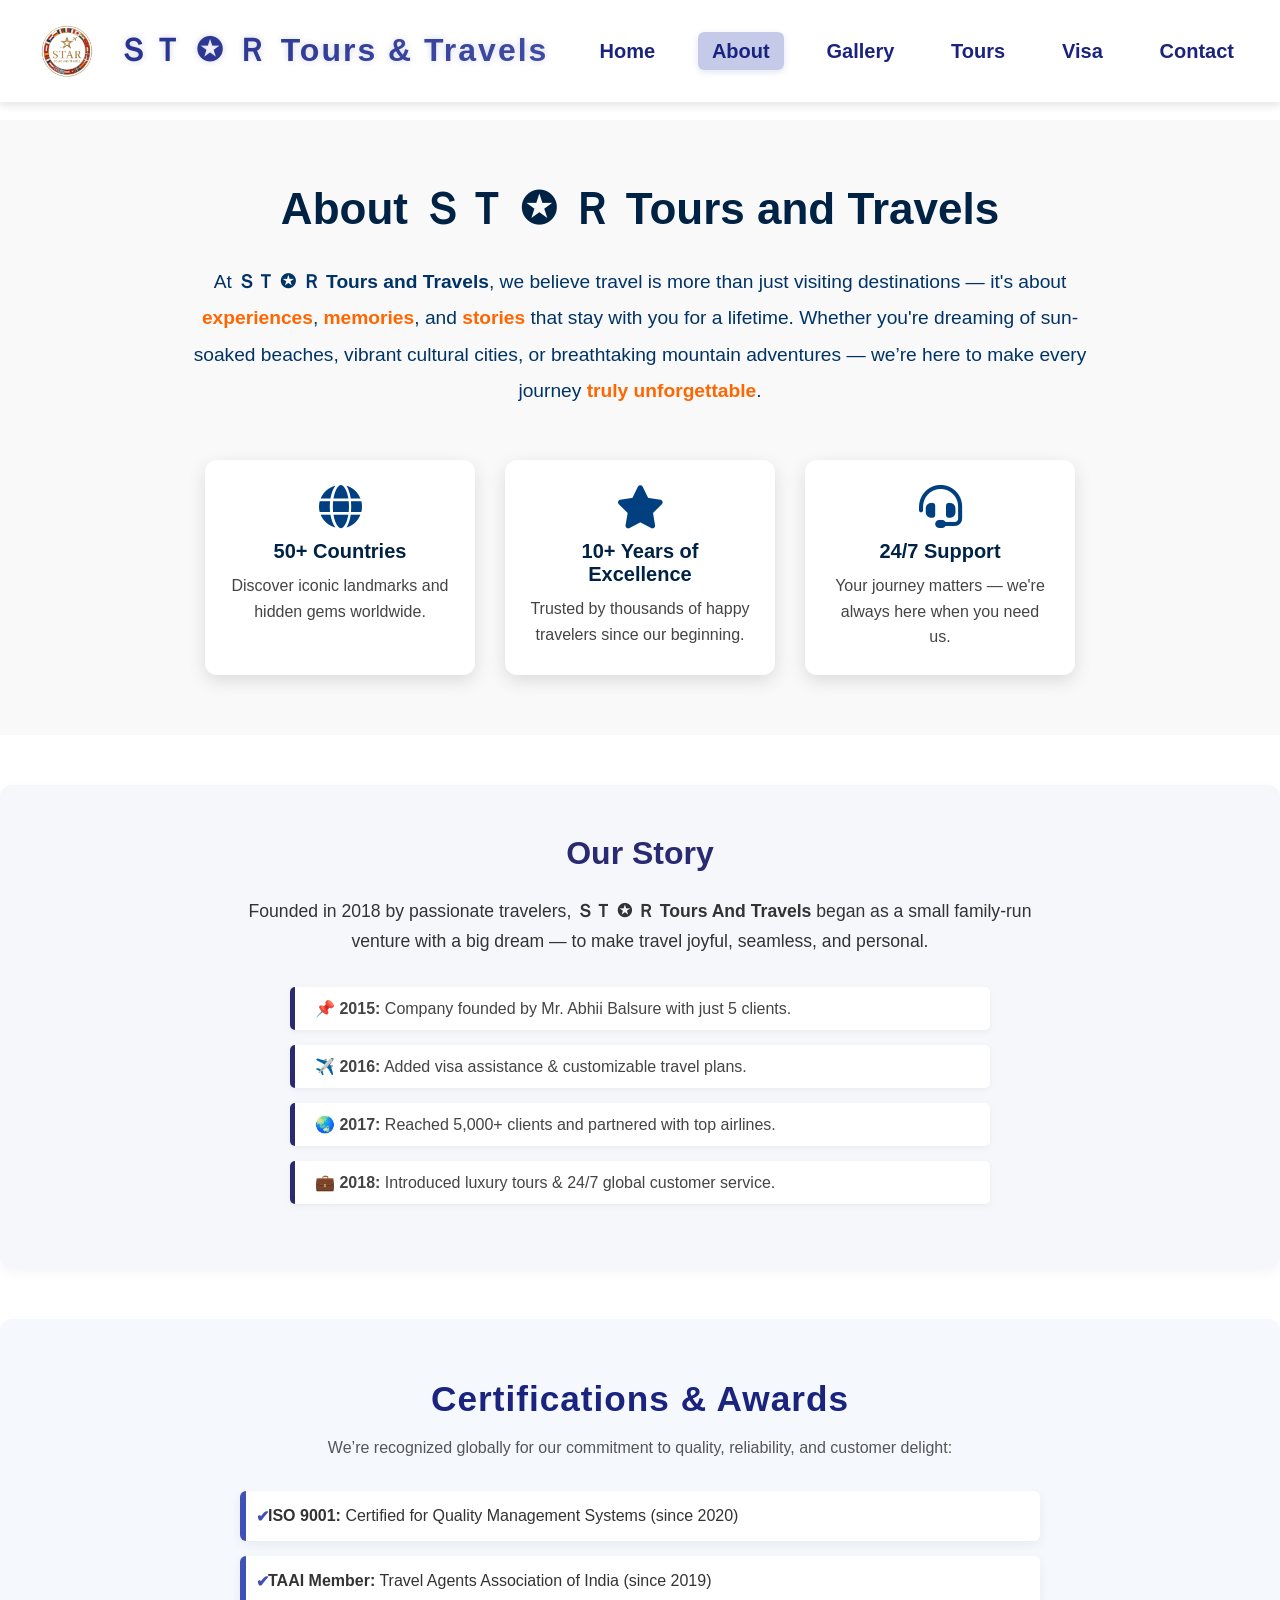
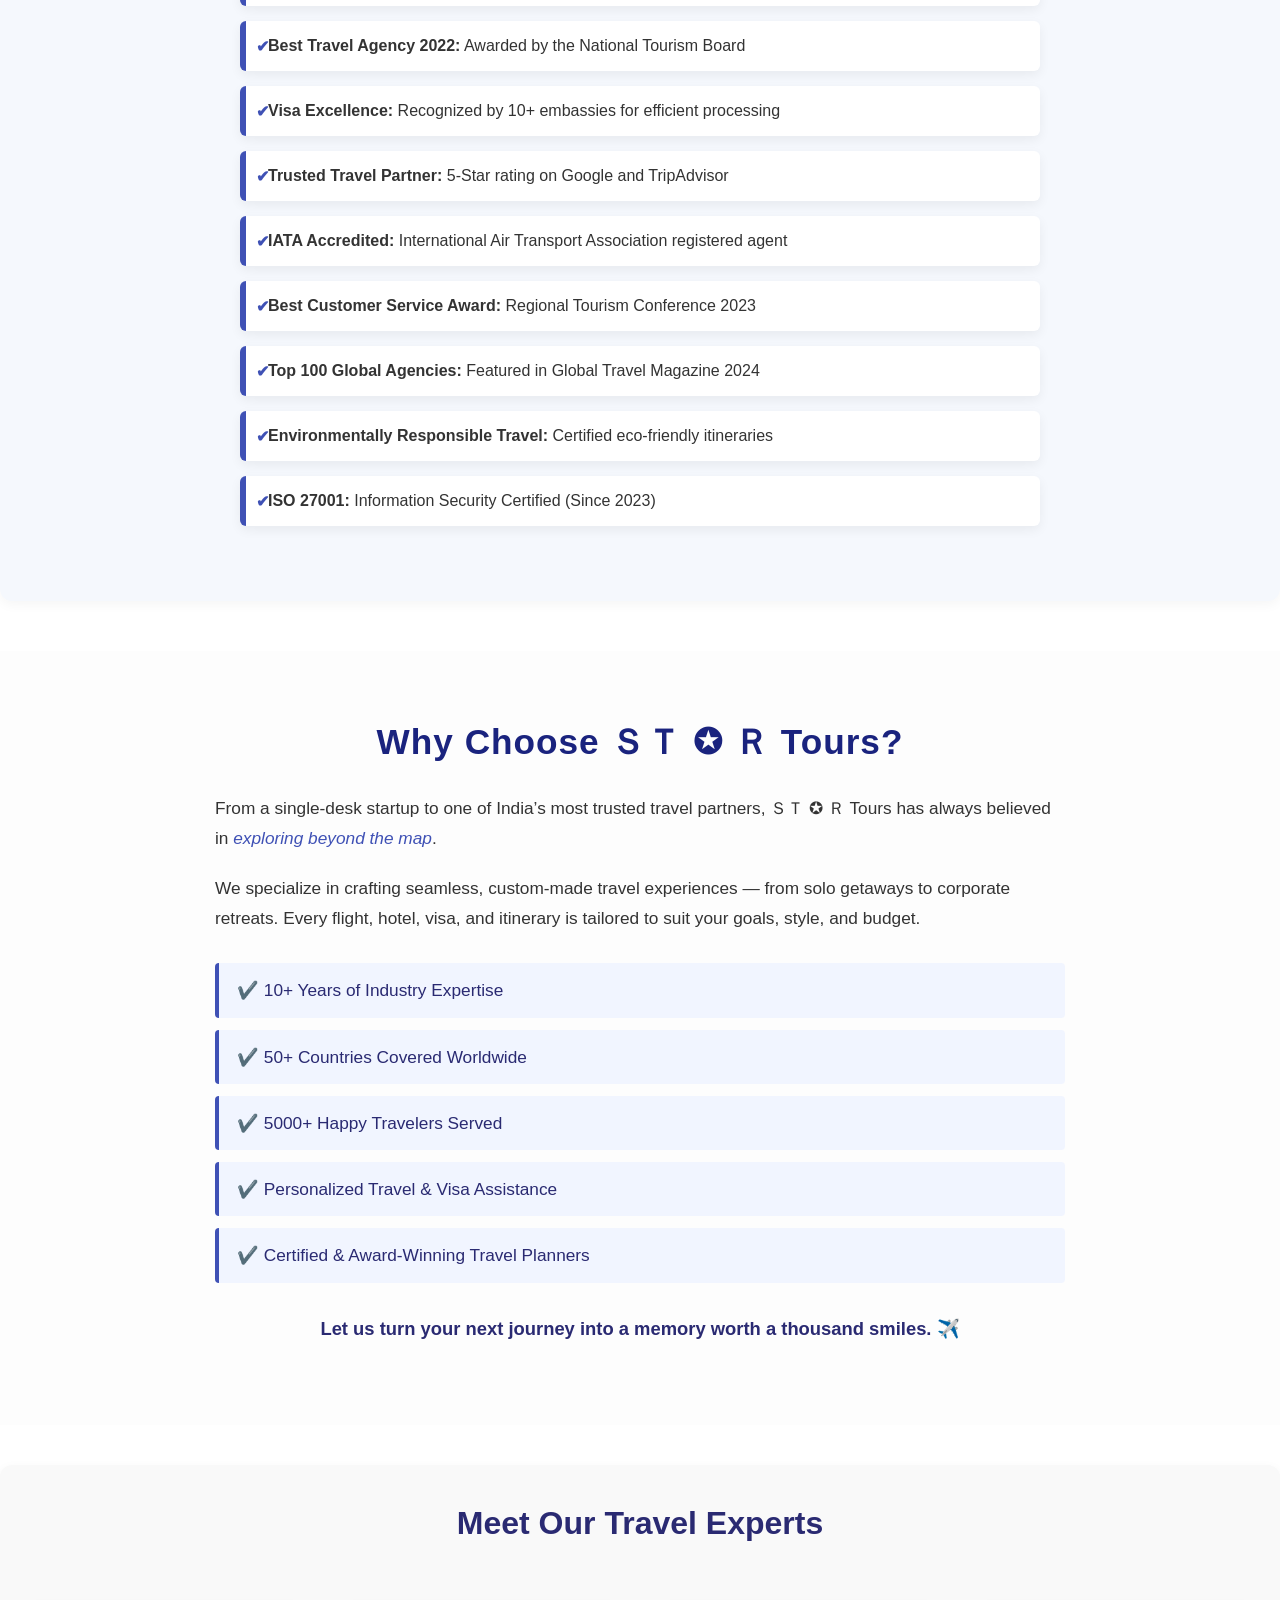
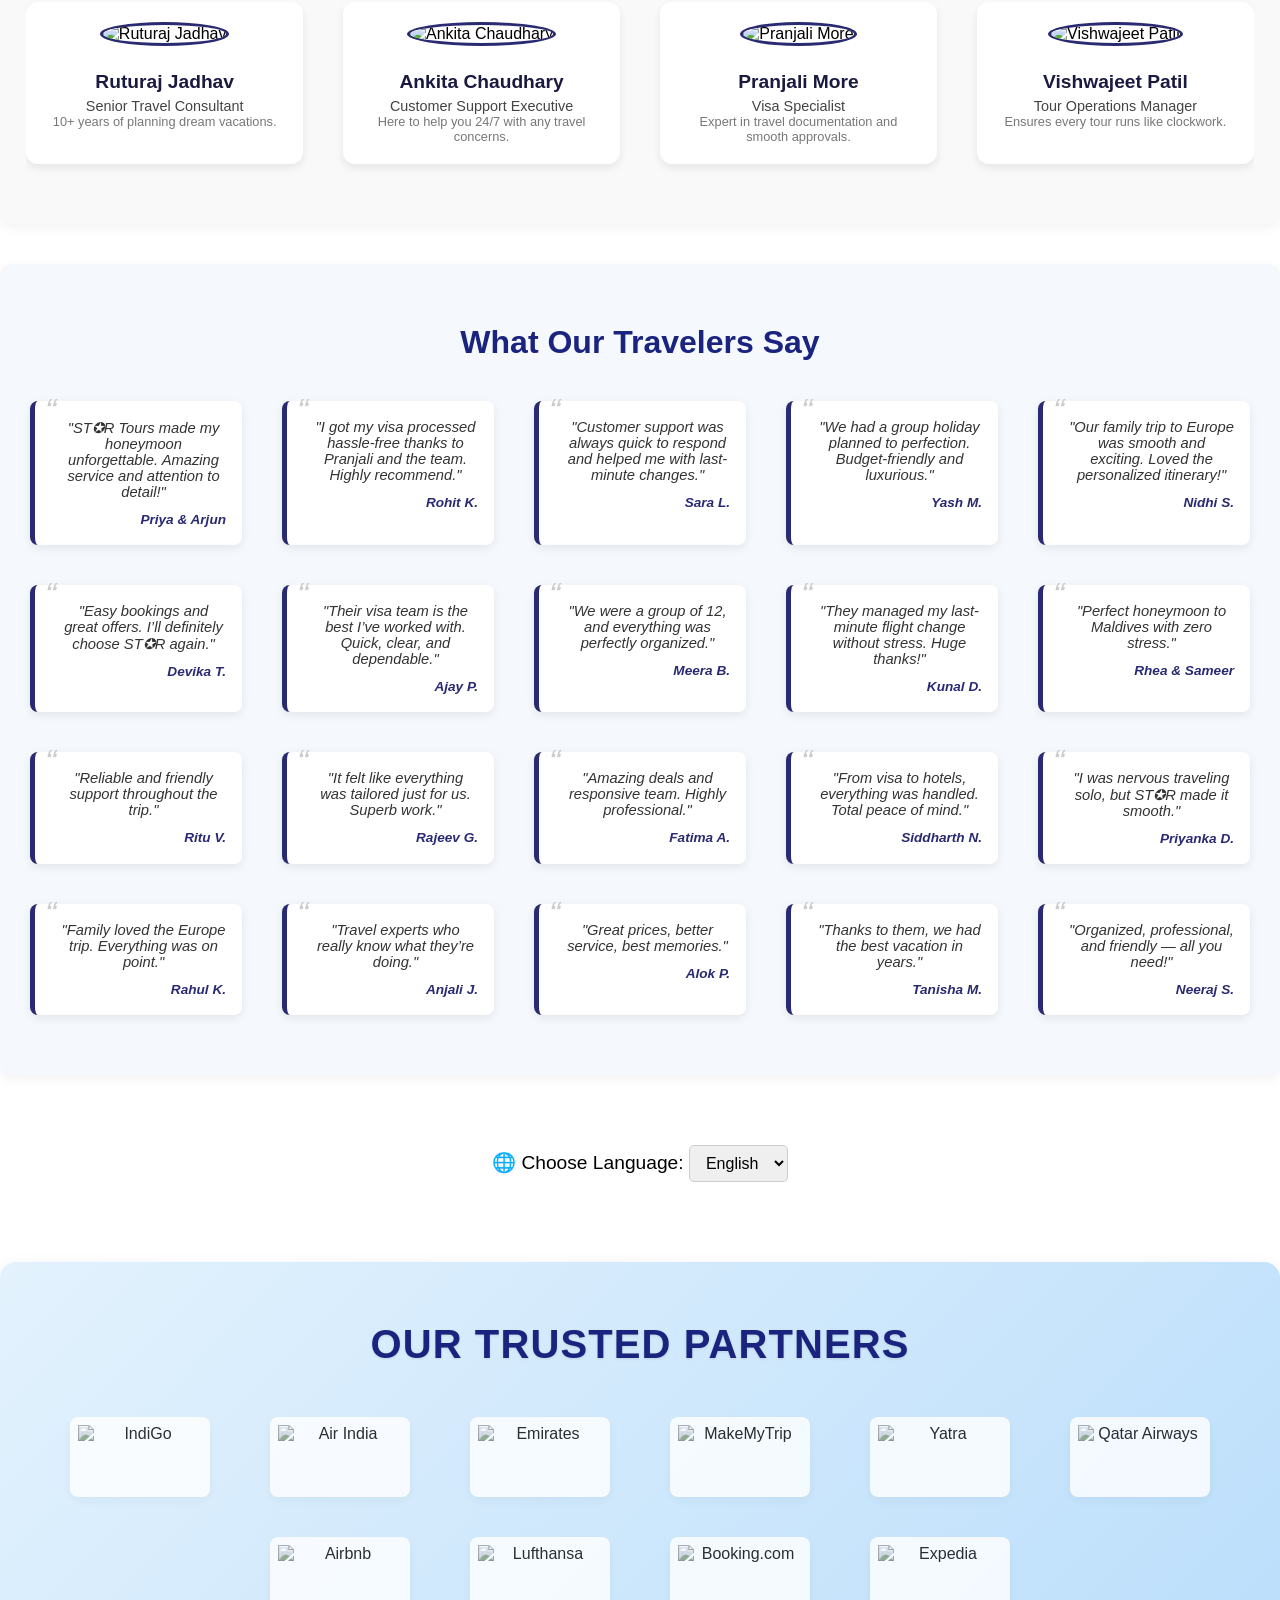
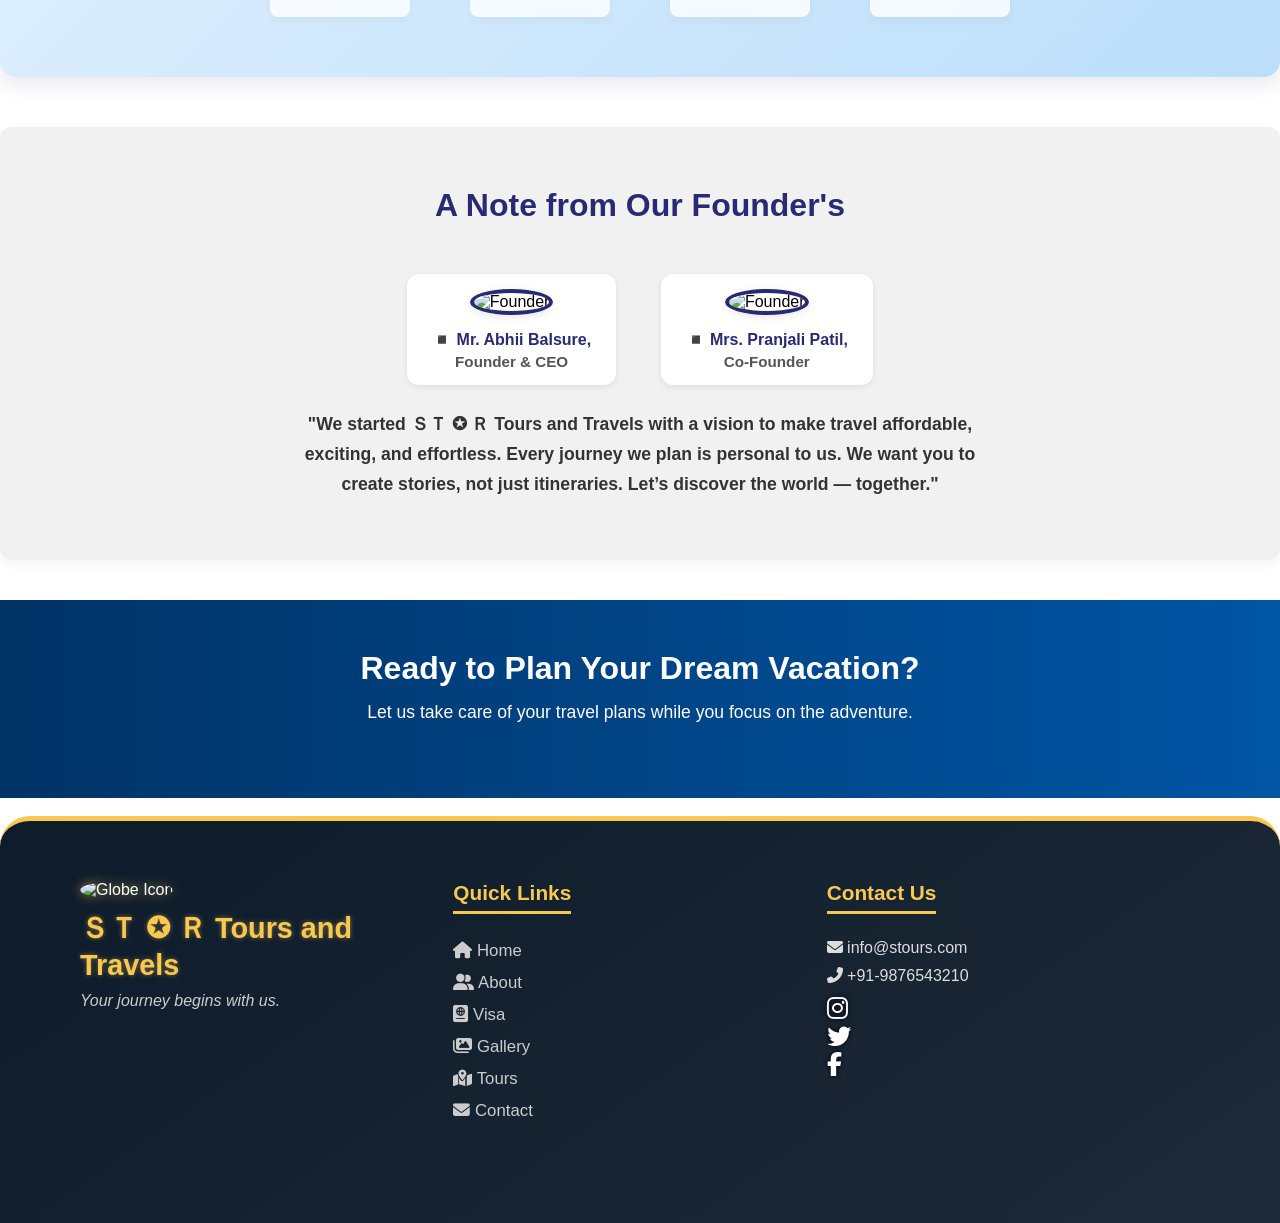
==== about.html @ 30587f45 "Add comprehensive mobile responsive styles and hamburger menu to all pages" ====
<!DOCTYPE html>
<html lang="en">

<head>
  <meta charset="UTF-8" />
  <meta name="viewport" content="width=device-width, initial-scale=1.0" />
  <title>About Us - ＳＴ ✪ Ｒ Tours and Travels</title>
  <link rel="stylesheet" href="https://cdnjs.cloudflare.com/ajax/libs/font-awesome/6.4.0/css/all.min.css"
    crossorigin="anonymous" referrerpolicy="no-referrer" />
  <!-- Google Icons -->
  <link href="https://fonts.googleapis.com/css2?family=Material+Symbols+Rounded" rel="stylesheet" />

  <link rel="stylesheet" href="about.css">
  <style>
    #translate-container {
      position: fixed;
      top: 10px;
      right: 20px;
      z-index: 999;
      background: white;
      border: 1px solid #ccc;
      padding: 5px 10px;
      border-radius: 6px;
      box-shadow: 0 2px 6px rgba(0, 0, 0, 0.1);
      font-size: 14px;
    }
  </style>
  <script src="booking.js"></script>
</head>

<body>
  <!-- -- Navigation Menu -- -->
  <nav class="navbar">
    <div class="brand">
      <img loading="lazy" src="Logoo-removebg-preview.png" alt="STAR Tours Logo">
      <span class="brand-name">ＳＴ ✪ Ｒ Tours & Travels</span>
      <button class="hamburger" aria-label="Toggle menu">
        <span></span><span></span><span></span>
      </button>
    </div>

    <ul class="nav-links" id="navbar-menu">
      <li><a href="homepage.html">Home</a></li>
      <li><a href="about.html" class="active">About</a></li>
      <li><a href="gallery.html">Gallery</a></li>
      <li><a href="tours.html">Tours</a></li>
      <li><a href="visa.html">Visa</a></li>
      <li><a href="contact.html">Contact</a></li>
    </ul>
  </nav>

  <br>

  <!-- About Section -->
  <section class="about-section">
    <h1>About ＳＴ ✪ Ｒ Tours and Travels</h1>
    <p class="about-intro">
      At <strong>ＳＴ ✪ Ｒ Tours and Travels</strong>, we believe travel is more than just visiting destinations — it's
      about
      <span class="highlight">experiences</span>, <span class="highlight">memories</span>, and
      <span class="highlight">stories</span> that stay with you for a lifetime.
      Whether you're dreaming of sun-soaked beaches, vibrant cultural cities, or breathtaking mountain adventures —
      we’re here to make every journey
      <span class="highlight">truly unforgettable</span>.
    </p>

    <div class="about-highlights">
      <div class="highlight-box">
        <i class="fas fa-globe"></i>
        <h3>50+ Countries</h3>
        <p>Discover iconic landmarks and hidden gems worldwide.</p>
      </div>
      <div class="highlight-box">
        <i class="fas fa-star"></i>
        <h3>10+ Years of Excellence</h3>
        <p>Trusted by thousands of happy travelers since our beginning.</p>
      </div>
      <div class="highlight-box">
        <i class="fas fa-headset"></i>
        <h3>24/7 Support</h3>
        <p>Your journey matters — we're always here when you need us.</p>
      </div>
    </div>
  </section>

  <!-- Our Story Section -->
  <section class="story-section">
    <h2>Our Story</h2>
    <p class="intro">
      Founded in 2018 by passionate travelers, <strong>ＳＴ ✪ Ｒ Tours And Travels</strong> began as a small family-run
      venture with a big dream — to make travel joyful, seamless, and personal.
    </p>
    <ul class="milestones">
      <li>📌 <strong>2015:</strong> Company founded by Mr. Abhii Balsure with just 5 clients.</li>
      <li>✈️ <strong>2016:</strong> Added visa assistance & customizable travel plans.</li>
      <li>🌏 <strong>2017:</strong> Reached 5,000+ clients and partnered with top airlines.</li>
      <li>💼 <strong>2018:</strong> Introduced luxury tours & 24/7 global customer service.</li>
    </ul>
  </section>
  <!-- Certifications & Awards Section -->
  <section class="certifications-section">
    <h2>Certifications & Awards</h2>
    <p class="intro">We’re recognized globally for our commitment to quality, reliability, and customer delight:</p>

    <ul class="certifications-list">
      <li><strong>ISO 9001:</strong> Certified for Quality Management Systems (since 2020)</li>
      <li><strong>TAAI Member:</strong> Travel Agents Association of India (since 2019)</li>
      <li><strong>Best Travel Agency 2022:</strong> Awarded by the National Tourism Board</li>
      <li><strong>Visa Excellence:</strong> Recognized by 10+ embassies for efficient processing</li>
      <li><strong>Trusted Travel Partner:</strong> 5-Star rating on Google and TripAdvisor</li>
      <li><strong>IATA Accredited:</strong> International Air Transport Association registered agent</li>
      <li><strong>Best Customer Service Award:</strong> Regional Tourism Conference 2023</li>
      <li><strong>Top 100 Global Agencies:</strong> Featured in Global Travel Magazine 2024</li>
      <li><strong>Environmentally Responsible Travel:</strong> Certified eco-friendly itineraries</li>
      <li><strong>ISO 27001:</strong> Information Security Certified (Since 2023)</li>
    </ul>
  </section>

  <!-- Why Choose Us Section -->
  <section class="why-choose-section">
    <div class="why-choose-text">
      <h2>Why Choose ＳＴ ✪ Ｒ Tours?</h2>
      <p>From a single-desk startup to one of India’s most trusted travel partners, ＳＴ ✪ Ｒ Tours has always believed in
        <em>exploring beyond the map</em>.
      </p>

      <p>We specialize in crafting seamless, custom-made travel experiences — from solo getaways to corporate retreats.
        Every flight, hotel, visa, and itinerary is tailored to suit your goals, style, and budget.</p>

      <ul class="why-points">
        <li>✔️ 10+ Years of Industry Expertise</li>
        <li>✔️ 50+ Countries Covered Worldwide</li>
        <li>✔️ 5000+ Happy Travelers Served</li>
        <li>✔️ Personalized Travel & Visa Assistance</li>
        <li>✔️ Certified & Award-Winning Travel Planners</li>
      </ul>

      <p class="closing">Let us turn your next journey into a memory worth a thousand smiles. ✈️</p>
    </div>
  </section>

  <!-- Meet The Team Section -->
  <section class="team-section">
    <h2>Meet Our Travel Experts</h2>
    <div class="team-container">
      <div class="team-members">
        <div class="member">
          <img loading="lazy" src="https://images.unsplash.com/photo-1519085360753-af0119f7cbe7?w=500&auto=format&fit=crop&q=60"
            alt="Ruturaj Jadhav" />
          <h3>Ruturaj Jadhav</h3>
          <p>Senior Travel Consultant<br><small>10+ years of planning dream vacations.</small></p>
        </div>
        <div class="member">
          <img
            src="https://images.unsplash.com/photo-1555233707-877052f6c928?w=500&auto=format&fit=crop&q=60&ixlib=rb-4.1.0&ixid=M3wxMjA3fDB8MHxzZWFyY2h8NHx8cHJldHR5bGFkeXxlbnwwfHwwfHx8MA%3D%3D"
            alt="Ankita Chaudhary" />
          <h3>Ankita Chaudhary</h3>
          <p>Customer Support Executive<br><small>Here to help you 24/7 with any travel concerns.</small></p>
        </div>
        <div class="member">
          <img loading="lazy" src="https://images.unsplash.com/photo-1752650735119-8929e5f7d1ec?w=500&auto=format&fit=crop&q=60"
            alt="Pranjali More" />
          <h3>Pranjali More</h3>
          <p>Visa Specialist<br><small>Expert in travel documentation and smooth approvals.</small></p>
        </div>
        <div class="member">
          <img
            src="https://images.unsplash.com/photo-1543132220-4bf3de6e10ae?w=500&auto=format&fit=crop&q=60&ixlib=rb-4.1.0&ixid=M3wxMjA3fDB8MHxzZWFyY2h8MjN8fEVtcGxveWVlfGVufDB8fDB8fHww"
            alt="Vishwajeet Patil" />
          <h3>Vishwajeet Patil</h3>
          <p>Tour Operations Manager<br><small>Ensures every tour runs like clockwork.</small></p>
        </div>
      </div>
    </div>
  </section>

  <!-- Testimonials Section -->
  <section class="testimonials-section">
    <h2>What Our Travelers Say</h2>
    <div class="testimonials-grid">
      <div class="testimonial">
        <p>"ST✪R Tours made my honeymoon unforgettable. Amazing service and attention to detail!"</p>
        <footer>Priya & Arjun</footer>
      </div>
      <div class="testimonial">
        <p>"I got my visa processed hassle-free thanks to Pranjali and the team. Highly recommend."</p>
        <footer>Rohit K.</footer>
      </div>
      <div class="testimonial">
        <p>"Customer support was always quick to respond and helped me with last-minute changes."</p>
        <footer>Sara L.</footer>
      </div>
      <div class="testimonial">
        <p>"We had a group holiday planned to perfection. Budget-friendly and luxurious."</p>
        <footer>Yash M.</footer>
      </div>
      <div class="testimonial">
        <p>"Our family trip to Europe was smooth and exciting. Loved the personalized itinerary!"</p>
        <footer>Nidhi S.</footer>
      </div>
      <div class="testimonial">
        <p>"Easy bookings and great offers. I’ll definitely choose ST✪R again."</p>
        <footer>Devika T.</footer>
      </div>
      <div class="testimonial">
        <p>"Their visa team is the best I’ve worked with. Quick, clear, and dependable."</p>
        <footer>Ajay P.</footer>
      </div>
      <div class="testimonial">
        <p>"We were a group of 12, and everything was perfectly organized."</p>
        <footer>Meera B.</footer>
      </div>
      <div class="testimonial">
        <p>"They managed my last-minute flight change without stress. Huge thanks!"</p>
        <footer>Kunal D.</footer>
      </div>
      <div class="testimonial">
        <p>"Perfect honeymoon to Maldives with zero stress."</p>
        <footer>Rhea & Sameer</footer>
      </div>
      <div class="testimonial">
        <p>"Reliable and friendly support throughout the trip."</p>
        <footer>Ritu V.</footer>
      </div>
      <div class="testimonial">
        <p>"It felt like everything was tailored just for us. Superb work."</p>
        <footer>Rajeev G.</footer>
      </div>
      <div class="testimonial">
        <p>"Amazing deals and responsive team. Highly professional."</p>
        <footer>Fatima A.</footer>
      </div>
      <div class="testimonial">
        <p>"From visa to hotels, everything was handled. Total peace of mind."</p>
        <footer>Siddharth N.</footer>
      </div>
      <div class="testimonial">
        <p>"I was nervous traveling solo, but ST✪R made it smooth."</p>
        <footer>Priyanka D.</footer>
      </div>
      <div class="testimonial">
        <p>"Family loved the Europe trip. Everything was on point."</p>
        <footer>Rahul K.</footer>
      </div>
      <div class="testimonial">
        <p>"Travel experts who really know what they’re doing."</p>
        <footer>Anjali J.</footer>
      </div>
      <div class="testimonial">
        <p>"Great prices, better service, best memories."</p>
        <footer>Alok P.</footer>
      </div>
      <div class="testimonial">
        <p>"Thanks to them, we had the best vacation in years."</p>
        <footer>Tanisha M.</footer>
      </div>
      <div class="testimonial">
        <p>"Organized, professional, and friendly — all you need!"</p>
        <footer>Neeraj S.</footer>
      </div>
    </div>
  </section>


  <!-- Multilingual Support -->
  <section class="language-selector" style="text-align: center; padding: 30px 20px;">
    <label for="language" style="font-size: 1.2rem; font-weight: 500;">🌐 Choose Language: </label>
    <select id="language" onchange="changeLanguage()" style="padding: 8px 12px; font-size: 1rem;">
      <option value="en">English</option>
      <option value="hi">हिन्दी</option>
      <option value="mr">मराठी</option>
      <!-- <option value="ar">العربية</option> -->
    </select>
  </section>

  <!-- <div id="google_translate_element"></div> -->
  <script type="text/javascript">
    function googleTranslateElementInit() {
      new google.translate.TranslateElement({ pageLanguage: 'en' }, 'google_translate_element');
    }
  </script>
  <script type="text/javascript"
    src="//translate.google.com/translate_a/element.js?cb=googleTranslateElementInit"></script>


  <!-- Partner Logos Carousel -->
  <section class="partners-section">
    <h2>Our Trusted Partners</h2>
    <div class="partner-logos">
      <img loading="lazy" src="https://th.bing.com/th/id/OIP.O5-jUv3ljtnVI-BJ4hxBlwHaFj?w=237&h=180&c=7&r=0&o=7&pid=1.7&rm=3"
        alt="IndiGo" />
      <img loading="lazy" src="https://th.bing.com/th/id/OIP.S2eb0kizft-qAacUx38e8gHaEK?w=315&h=180&c=7&r=0&o=7&pid=1.7&rm=3"
        alt="Air India" />
      <img loading="lazy" src="https://th.bing.com/th/id/OIP.Ai0W6R48EHKVAtuOJcJeLAHaCH?w=324&h=99&c=7&r=0&o=7&pid=1.7&rm=3"
        alt="Emirates" />
      <img loading="lazy" src="https://th.bing.com/th/id/OIP.5Ac4BaWuhIQKeYsis4iOogHaD3?w=336&h=180&c=7&r=0&o=7&pid=1.7&rm=3"
        alt="MakeMyTrip" />
      <img loading="lazy" src="https://th.bing.com/th/id/OIP.FvDv-QkRcHzqs3CNt_QvZAHaEL?w=259&h=180&c=7&r=0&o=7&pid=1.7&rm=3"
        alt="Yatra" />
      <img
        src="https://th.bing.com/th/id/OIP.uL4C_BZo3kfVvS9aJCxv4gHaEo?w=271&h=180&c=7&r=0&o=7&pid=1.7&rm=3"
        alt="Qatar Airways" />
      <img
        src="https://th.bing.com/th/id/OIP.9rLBPExIW-Fslq68dBZGQAHaE8?w=267&h=180&c=7&r=0&o=7&pid=1.7&rm=3"
        alt="Airbnb" />
      <img
        src="https://th.bing.com/th/id/OIP.KF5zgowH-D-qfXfSa5xePQHaBR?w=308&h=62&c=7&r=0&o=7&pid=1.7&rm=3"
        alt="Lufthansa" />
      <img
        src="https://encrypted-tbn0.gstatic.com/images?q=tbn:ANd9GcSXCCV1PG062mBXxk551Aw5vE5sCk8_fabCvjdO5EqW5XO8vgWFtD0QayBFOLpIZILCijw&usqp=CAU"
        alt="Booking.com" />
      <img loading="lazy" src="https://th.bing.com/th/id/OIP.a9g1T691aPYYGLQklyXPYQHaD4?w=314&h=180&c=7&r=0&o=7&pid=1.7&rm=3"
        alt="Expedia" />
    </div>
  </section>


  <!-- ---- Founders Message ---- -->
  <section class="founder-message">
    <h2>A Note from Our Founder's </h2>
    <div class="founder-content">
      <div class="founder-info">
        <img loading="lazy" src="https://images.unsplash.com/photo-1556157382-97eda2d62296?w=500&auto=format&fit=crop&q=60"
          alt="Founder">
        <p class="founder-name">
          ◾ Mr. Abhii Balsure, <span><strong>Founder & CEO</strong></span>
        </p>
      </div>
      <div class="founder-info">
        <img loading="lazy" src="https://images.unsplash.com/photo-1544005313-94ddf0286df2?w=500&auto=format&fit=crop&q=60"
          alt="Founder">
        <p class="founder-name">
          ◾ Mrs. Pranjali Patil, <span><strong>Co-Founder</strong> </span>
        </p>
      </div>
      <p class="quote"><strong>
          "We started ＳＴ ✪ Ｒ Tours and Travels with a vision to make travel affordable, exciting, and effortless. Every
          journey we plan is personal to us. We want you to create stories, not just itineraries. Let’s discover the
          world — together."</strong>
      </p>
    </div>
  </section>


  <!-- Call-To-Action (CTA) -->
  <section class="cta-section"
    style="background: linear-gradient(to right, #003366, #0055a5); color: white; text-align: center; padding: 50px 20px;">
    <h2 style="font-size: 2rem; margin-bottom: 15px;">Ready to Plan Your Dream Vacation?</h2>
    <p style="font-size: 1.1rem; margin-bottom: 25px;">Let us take care of your travel plans while you focus on the
      adventure.</p>
    <!-- <a href="booking.php?destination=&duration="
      style="background-color: #f9c851; color: #003366; padding: 12px 25px; font-size: 1rem; border-radius: 8px; text-decoration: none; font-weight: bold;">Book
      Now</a> -->
  </section>
  <br>

  <!-- Enhanced Footer -->
  <footer class="footer">
    <div class="footer-section left">
      <img loading="lazy" src="https://cdn-icons-png.flaticon.com/512/201/201623.png" alt="Globe Icon" />
      <span>ＳＴ ✪ Ｒ Tours and Travels</span>
      <p>Your journey begins with us.</p>
    </div>

    <div class="footer-section center">
      <h4>Quick Links</h4>
      <a href="homepage.html"><i class="fas fa-home"></i> Home</a>
      <a href="about.html"><i class="fas fa-user-friends"></i> About</a>
      <a href="visa.html"><i class="fas fa-passport"></i> Visa</a>
      <a href="gallery.html"><i class="fas fa-images"></i> Gallery</a>
      <a href="tours.html"><i class="fas fa-map-marked-alt"></i> Tours</a>
      <a href="contact.html"><i class="fas fa-envelope"></i> Contact</a>
    </div>

    <div class="footer-section right">
      <h4>Contact Us</h4>
      <p><i class="fas fa-envelope"></i> info@stours.com</p>
      <p><i class="fas fa-phone-alt"></i> +91-9876543210</p>
      <div class="socials">
        <a href="https://instagram.com/abhi_balsure_033" target="_blank" title="Instagram"><i
            class="fab fa-instagram"></i></a><br>
        <a href="https://twitter.com" target="_blank" title="Twitter"><i class="fab fa-twitter"></i></a><br>
        <a href="https://facebook.com" target="_blank" title="Facebook"><i class="fab fa-facebook-f"></i></a>
      </div>
    </div>
  </footer>

  <script>
    // Mobile menu toggle
    const hamburger = document.querySelector('.hamburger');
    const navLinks = document.querySelector('.nav-links');
    
    if (hamburger && navLinks) {
      hamburger.addEventListener('click', () => {
        navLinks.classList.toggle('open');
        hamburger.classList.toggle('active');
      });
    }
  </script>
</body>

</html>
---- about.css ----
* {
  margin: 0;
  padding: 0;
  box-sizing: border-box;
}

body {
  font-family: 'Segoe UI', sans-serif;
  /* background-color: #f2f2f2; */
  background-color: white;
}

/* Import Fonts */
@import url('https://fonts.googleapis.com/css2?family=Orbitron:wght@600&display=swap');

/* Navigation Bar Styles */
.navbar {
  background-color: #fff;
  color: #000;
  display: flex;
  justify-content: space-between;
  align-items: center;
  padding: 1rem 2rem;
  position: sticky;
  top: 0;
  z-index: 1000;
  box-shadow: 0 4px 8px rgba(0, 0, 0, 0.1);
}

/* Brand Section */
.navbar .brand {
  display: flex;
  align-items: center;
  gap: 15px;
}

.navbar .brand img {
  width: 70px;
  height: 70px;
  object-fit: contain;
  transition: transform 0.3s ease;
}

.navbar .brand img:hover {
  transform: scale(1.08);
}

/* Brand Name Styling */
.brand-name {
  font-family: 'Orbitron', sans-serif;
  font-size: 2rem;
  font-weight: 600;
  letter-spacing: 2px;
  background: linear-gradient(90deg, #283593, #5c6bc0);
  -webkit-background-clip: text;
  -webkit-text-fill-color: transparent;
  background-size: 200% auto;
  animation: shimmer 4s linear infinite;
  text-shadow: 0 0 6px rgba(42, 42, 114, 0.2);
  transition: transform 0.3s ease;
}

.brand-name:hover {
  transform: scale(1.03);
}

@keyframes shimmer {
  0% {
    background-position: -100%;
  }

  100% {
    background-position: 200%;
  }
}

/* Navigation Links */
.nav-links {
  display: flex;
  gap: 1.8rem;
  list-style: none;
  align-items: center;
  margin: 0;
  padding: 0;
}

.nav-links li a {
  color: #1a237e;
  text-decoration: none;
  font-size: 20px;
  font-weight: 600;
  padding: 8px 14px;
  border-radius: 6px;
  transition: all 0.3s ease;
  position: relative;
}

.nav-links li a::after {
  content: '';
  display: block;
  width: 0;
  height: 2px;
  background: #3f51b5;
  transition: width 0.3s ease;
  position: absolute;
  left: 0;
  bottom: 0;
}

.nav-links li a:hover {
  background-color: rgba(63, 81, 181, 0.08);
  color: #303f9f;
  transform: translateY(-1px);
}

.nav-links li a:hover::after {
  width: 100%;
}

.nav-links li a.active {
  background-color: #c5cae9;
  font-weight: bold;
  color: #1a237e;
  box-shadow: 0 2px 6px rgba(63, 81, 181, 0.15);
}

/* Hamburger Menu */
.hamburger {
  display: none;
  flex-direction: column;
  gap: 5px;
  background: none;
  border: none;
  cursor: pointer;
}

.hamburger span {
  width: 25px;
  height: 3px;
  background-color: #000;
  border-radius: 2px;
}

/* Responsive Navigation */
@media (max-width: 768px) {
  .hamburger {
    display: flex;
  }

  .nav-links {
    flex-direction: column;
    position: absolute;
    top: 100%;
    right: 0;
    background-color: #f1f6fe;
    width: 100%;
    max-height: 0;
    overflow: hidden;
    transition: max-height 0.4s ease;
    border-top: 1px solid #ddd;
  }

  .nav-links.open {
    max-height: 500px;
    padding: 1rem 0;
  }

  .nav-links li {
    text-align: center;
    padding: 12px 0;
  }

  .nav-links li a {
    font-size: 18px;
  }
}

.about-section {
  text-align: center;
  padding: 60px 20px;
  background: #f9f9f9;
}

.about-section h1 {
  font-size: 2.75rem;
  color: #002244;
  font-weight: 800;
  margin-bottom: 25px;
  font-family: 'Segoe UI', Tahoma, Geneva, Verdana, sans-serif;
}

.about-intro {
  max-width: 900px;
  margin: 0 auto 50px;
  font-size: 1.2rem;
  line-height: 1.9;
  color: #003366;
  font-family: 'Segoe UI', Tahoma, Geneva, Verdana, sans-serif;
}

.about-intro .highlight {
  color: #ff6600;
  font-weight: 700;
}

.about-highlights {
  display: flex;
  justify-content: center;
  flex-wrap: wrap;
  gap: 30px;
}

.highlight-box {
  background: #ffffff;
  border-radius: 12px;
  padding: 25px;
  width: 270px;
  box-shadow: 0 6px 18px rgba(0, 0, 0, 0.12);
  transition: transform 0.3s ease, box-shadow 0.3s ease;
}

.highlight-box:hover {
  transform: translateY(-8px);
  box-shadow: 0 8px 22px rgba(0, 0, 0, 0.15);
}

.highlight-box i {
  font-size: 2.7rem;
  color: #004080;
  margin-bottom: 12px;
}

.highlight-box h3 {
  font-size: 1.25rem;
  font-weight: 700;
  color: #002244;
  margin-bottom: 10px;
}

.highlight-box p {
  font-size: 1rem;
  color: #444;
  line-height: 1.6;
}

.about-content {
  /* display: flex; */
  flex-wrap: wrap;
  align-items: flex-start;
  justify-content: center;
  gap: 40px;
}

.about-text {
  max-width: 900px;
  margin: 0 auto;
  line-height: 1.7;
  font-size: 1.05rem;
  color: #555;
  padding: 0 15px;
}

@media (max-width: 768px) {
  .about-images {
    flex-direction: column;
    align-items: center;
  }

  .about-text {
    font-size: 1rem;
  }
}

/* Responsive layout for mobile screens */
@media (max-width: 768px) {
  .about-content {
    flex-direction: column;
    align-items: center;
  }

  .about-images {
    flex-direction: row;
    flex-wrap: wrap;
    justify-content: center;
  }

  .about-images img {
    max-width: 45%;
  }
}


/* ---------- Footer -------------- */
.footer {
  background: linear-gradient(145deg, #0d1b2a, #1e2a38);
  color: #ffffff;
  display: flex;
  justify-content: space-between;
  flex-wrap: wrap;
  padding: 60px 80px;
  font-family: 'Segoe UI', sans-serif;
  border-top: 5px solid #f9c851;
  box-shadow: 0 -2px 10px rgba(255, 255, 255, 0.05);
  animation: fadeInFooter 1.5s ease-in-out;
  border-radius: 30px 30px 0 0;
  backdrop-filter: blur(4px);
}

@keyframes fadeInFooter {
  from {
    opacity: 0;
    transform: translateY(50px);
  }

  to {
    opacity: 1;
    transform: translateY(0);
  }
}

.footer-section {
  flex: 1;
  min-width: 260px;
  margin-bottom: 30px;
  animation: slideIn 1s ease forwards;
  opacity: 0;
}

.footer-section:nth-child(1) {
  animation-delay: 0.4s;
}

.footer-section:nth-child(2) {
  animation-delay: 0.7s;
}

.footer-section:nth-child(3) {
  animation-delay: 1s;
}

@keyframes slideIn {
  from {
    opacity: 0;
    transform: translateY(30px);
  }

  to {
    opacity: 1;
    transform: translateY(0);
  }
}

.footer-section.left img {
  width: 60px;
  height: 60px;
  margin-bottom: 10px;
  border-radius: 50%;
  filter: drop-shadow(0 0 6px #f9c851aa);
}

.footer-section.left span {
  font-size: 1.8rem;
  font-weight: bold;
  display: block;
  margin-bottom: 10px;
  color: #f9c851;
  text-shadow: 0 0 5px #f9c85177;
}

.footer-section.left p {
  font-size: 1rem;
  color: #ccc;
  font-style: italic;
}

.footer-section.center h4,
.footer-section.right h4 {
  margin-bottom: 15px;
  font-size: 1.3rem;
  border-bottom: 3px solid #f9c851;
  display: inline-block;
  padding-bottom: 6px;
  color: #f9c851;
}

.footer-section.center a {
  display: block;
  color: #ccc;
  text-decoration: none;
  margin: 12px 0;
  font-size: 1.05rem;
  transition: all 0.4s ease;
  position: relative;
}

.footer-section.center a::before {
  content: '';
  position: absolute;
  width: 0%;
  height: 2px;
  background-color: #f9c851;
  bottom: -4px;
  left: 0;
  transition: width 0.3s ease;
}

.footer-section.center a:hover::before {
  width: 100%;
}

.footer-section.center a:hover {
  color: #f9c851;
  transform: translateX(10px);
}

.footer-section.right p {
  margin: 10px 0;
  font-size: 1rem;
  color: #ddd;
}

.socials a {
  display: inline-block;
  margin-right: 15px;
  color: #fff;
  font-size: 1.5rem;
  transition: transform 0.4s, color 0.4s, box-shadow 0.4s;
  text-shadow: 0 0 5px #000;
}

.socials a:hover {
  color: #f9c851;
  transform: scale(1.2) rotate(5deg);
  box-shadow: 0 0 12px #f9c851aa;
}

/* Responsive */
@media (max-width: 768px) {
  .footer {
    flex-direction: column;
    padding: 40px 30px;
    text-align: center;
  }

  .footer-section {
    margin-bottom: 25px;
  }

  .footer-section.center a {
    font-size: 1.1rem;
  }

  .socials a {
    margin: 0 12px;
  }
}

.team-section,
.testimonials-section {
  margin: 40px 0;
  padding: 40px 20px;
  background: #f9f9f9;
  border-radius: 12px;
  box-shadow: 0 4px 12px rgba(0, 0, 0, 0.05);
}

.team-section h2,
.testimonials-section h2 {
  text-align: center;
  font-weight: 700;
  font-size: 2rem;
  margin-bottom: 40px;
  color: #2a2a72;
}

/* Container for team */
.team-container {
  max-width: 99%;
  overflow-x: auto;
  /* Enables scrolling if needed */
  padding: 20px 0;
  margin: auto;
}

/* Horizontal scroll row */
.team-members {
  display: flex;
  justify-content: flex-start;
  gap: 40px;
  flex-wrap: nowrap;
  /* Prevent wrapping */
}

/* Each member card */
.member {
  flex: 10px;
  /* Prevent shrinking or growing */
  width: 240px;
  text-align: center;
  background: white;
  padding: 20px;
  border-radius: 12px;
  box-shadow: 0 4px 8px rgba(0, 0, 0, 0.08);
  transition: transform 0.3s, box-shadow 0.3s;
}

.member:hover {
  transform: translateY(-5px);
  box-shadow: 0 8px 16px rgba(0, 0, 0, 0.1);
}

.member img {
  width: 120px;
  height: 120px;
  border-radius: 50%;
  object-fit: cover;
  border: 3px solid #2a2a72;
  margin-bottom: 15px;
}

.member h3 {
  margin: 10px 0 5px;
  font-size: 1.2rem;
  color: #1a1a40;
}

.member p {
  font-size: 0.9rem;
  color: #444;
}

.member p small {
  display: block;
  font-size: 0.8rem;
  color: #777;
}


/* Testimonials */
.testimonials-section {
  padding: 60px 20px;
  background-color: #f5f8fd;
  text-align: center;
}

.testimonials-section h2 {
  font-size: 2rem;
  margin-bottom: 40px;
  color: #1a237e;
}

/* Grid Layout */
.testimonials-grid {
  display: grid;
  grid-template-columns: repeat(5, 1fr);
  gap: 40px;
  max-width: 1500px;
  margin: 0 auto;
  padding: 0 10px;
}

/* Testimonial Card */
.testimonial {
  background: white;
  padding: 18px 16px;
  border-left: 5px solid #2a2a72;
  font-style: italic;
  color: #333;
  border-radius: 8px;
  box-shadow: 0 3px 10px rgba(0, 0, 0, 0.08);
  position: relative;
  transition: transform 0.3s ease, box-shadow 0.3s ease;
}

.testimonial::before {
  content: "“";
  font-size: 34px;
  color: #ccc;
  position: absolute;
  top: -10px;
  left: 10px;
}

.testimonial p {
  margin: 0;
  padding-left: 10px;
  font-size: 0.92rem;
}

.testimonial footer {
  text-align: right;
  margin-top: 12px;
  font-weight: 600;
  color: #2a2a72;
  font-size: 0.85rem;
}

/* Hover Effect */
.testimonial:hover {
  transform: translateY(-5px);
  box-shadow: 0 6px 20px rgba(42, 42, 114, 0.15);
}
@media (max-width: 1024px) {
  .testimonials-grid {
    grid-template-columns: repeat(3, 1fr);
  }
}

@media (max-width: 768px) {
  .testimonials-grid {
    grid-template-columns: repeat(2, 1fr);
  }
}

@media (max-width: 480px) {
  .testimonials-grid {
    grid-template-columns: 1fr;
  }
}

.story-section,
.certifications-section,
.about-content {
  background: #f5f7fa;
  border-radius: 12px;
  padding: 50px 25px;
  margin: 50px 0;
  box-shadow: 0 4px 12px rgba(0, 0, 0, 0.04);
}

.story-section h2,
.certifications-section h2,
.about-text h2 {
  text-align: center;
  font-size: 2rem;
  color: #2a2a72;
  margin-bottom: 25px;
  font-weight: 700;
}

.intro {
  text-align: center;
  max-width: 800px;
  margin: 0 auto 30px;
  font-size: 1.1rem;
  line-height: 1.7;
  color: #333;
}

.milestones {
  max-width: 700px;
  margin: 0 auto;
  list-style: none;
  padding-left: 0;
}

.milestones li {
  background: #fff;
  padding: 12px 20px;
  margin-bottom: 15px;
  border-left: 5px solid #2a2a72;
  border-radius: 5px;
  font-weight: 500;
  color: #444;
  box-shadow: 0 2px 6px rgba(0, 0, 0, 0.05);
}

.certifications-section {
  background: #f5f8fd;
  padding: 60px 20px;
  text-align: center;
}

.certifications-section h2 {
  font-size: 2.2rem;
  color: #1a237e;
  margin-bottom: 15px;
  font-weight: 700;
  letter-spacing: 1px;
}

.certifications-section .intro {
  font-size: 1rem;
  color: #555;
  margin-bottom: 30px;
  max-width: 700px;
  margin-left: auto;
  margin-right: auto;
}

/* List Styling */
.certifications-list {
  max-width: 800px;
  margin: 0 auto;
  padding-left: 0;
  list-style: none;
  color: #333;
  font-weight: 500;
  text-align: left;
}

.certifications-list li {
  background: #ffffff;
  padding: 16px 22px;
  margin-bottom: 15px;
  border-left: 6px solid #3f51b5;
  border-radius: 6px;
  box-shadow: 0 4px 12px rgba(0, 0, 0, 0.06);
  position: relative;
  transition: all 0.3s ease;
  cursor: default;
  overflow: hidden;
}

/* Hover animation */
.certifications-list li:hover {
  background-color: #e8eaf6;
  transform: translateY(-2px);
  box-shadow: 0 6px 18px rgba(63, 81, 181, 0.15);
}

/* Animated left marker */
.certifications-list li::before {
  content: "✔";
  font-size: 1rem;
  color: #3f51b5;
  font-weight: bold;
  position: absolute;
  left: 10px;
  top: 50%;
  transform: translateY(-50%);
  transition: transform 0.3s ease;
}

/* On hover, animate checkmark */
.certifications-list li:hover::before {
  transform: translateY(-50%) scale(1.2) rotate(5deg);
}

/* Optional: Fade-in animation when section loads */
@keyframes fadeInUp {
  0% {
    opacity: 0;
    transform: translateY(20px);
  }

  100% {
    opacity: 1;
    transform: translateY(0);
  }
}

.certifications-list li {
  animation: fadeInUp 0.6s ease both;
}

.why-choose-section {
  background-color: #fdfdfd;
  padding: 60px 20px;
  text-align: center;
}

.why-choose-text {
  max-width: 850px;
  margin: 0 auto;
  font-size: 1.08rem;
  color: #333;
  line-height: 1.75;
}

.why-choose-text h2 {
  font-size: 2.2rem;
  margin-bottom: 20px;
  color: #1a237e;
  font-weight: 700;
  letter-spacing: 1px;
}

.why-choose-text p {
  margin-bottom: 20px;
  text-align: left;
}

.why-choose-text em {
  font-style: italic;
  color: #3f51b5;
}

/* List Points */
.why-points {
  list-style: none;
  padding: 0;
  margin: 30px 0;
  text-align: left;
}

.why-points li {
  background: #f1f5ff;
  margin-bottom: 12px;
  padding: 12px 18px;
  border-left: 4px solid #3f51b5;
  border-radius: 4px;
  color: #2a2a72;
  font-weight: 500;
  position: relative;
  transition: all 0.3s ease;
}

.why-points li:hover {
  background: #e3eaff;
  transform: scale(1.02);
  box-shadow: 0 4px 12px rgba(0, 0, 0, 0.06);
}

/* Last paragraph highlight */
.why-choose-text .closing {
  font-weight: 600;
  font-size: 1.15rem;
  color: #2a2a72;
  margin-top: 25px;
  text-align: center;
}

.partners-section {
  background: linear-gradient(135deg, #e3f2fd 0%, #bbdefb 100%);
  padding: 60px 20px;
  text-align: center;
  border-radius: 16px;
  box-shadow: 0 8px 20px rgba(42, 42, 114, 0.1);
  margin: 50px 0;
  font-family: 'Segoe UI', Tahoma, Geneva, Verdana, sans-serif;
}

.partners-section h2 {
  color: #1a237e;
  font-size: 2.5rem;
  font-weight: 800;
  margin-bottom: 50px;
  letter-spacing: 1.1px;
  text-transform: uppercase;
  text-shadow: 0 1px 3px rgba(0,0,0,0.1);
}

.partner-logos {
  display: flex;
  justify-content: center;
  align-items: center;
  flex-wrap: wrap;
  gap: 40px 60px;
  max-width: 1200px;
  margin: 0 auto;
}

.partner-logos img {
  width: 140px;
  height: 80px;
  object-fit: contain;
  filter: grayscale(70%);
  opacity: 0.8;
  transition: transform 0.4s ease, filter 0.4s ease, opacity 0.4s ease;
  cursor: pointer;
  border-radius: 8px;
  padding: 8px;
  background: white;
  box-shadow: 0 4px 12px rgba(0,0,0,0.05);
}

.partner-logos img:hover,
.partner-logos img:focus {
  transform: scale(1.15) rotate(2deg);
  filter: grayscale(0%);
  opacity: 1;
  box-shadow: 0 8px 25px rgba(42, 42, 114, 0.3);
  outline: none;
}

/* Responsive adjustments */
@media (max-width: 1024px) {
  .partner-logos {
    gap: 30px 40px;
  }
  .partner-logos img {
    width: 120px;
    height: 70px;
  }
}

@media (max-width: 600px) {
  .partner-logos {
    gap: 25px 30px;
    justify-content: space-around;
  }
  .partner-logos img {
    width: 100px;
    height: 60px;
  }
}


.language-selector select {
  border: 1px solid #ccc;
  border-radius: 5px;
}

.founder-message {
  padding: 60px 20px;
  background-color: #f1f1f1;
  text-align: center;
  border-radius: 12px;
  box-shadow: 0 4px 12px rgba(0, 0, 0, 0.05);
  margin: 40px 0;
}

.founder-message h2 {
  color: #2a2a72;
  font-size: 2rem;
  font-weight: 700;
  margin-bottom: 30px;
}

.founder-content {
  max-width: 800px;
  margin: 0 auto;
}

.founder-info {
  display: inline-block;
  margin: 20px;
  transition: transform 0.3s ease, box-shadow 0.3s ease;
  padding: 15px 25px;
  border-radius: 12px;
  background-color: #fff;
  box-shadow: 0 2px 6px rgba(0, 0, 0, 0.08);
  margin-bottom: 25px;
  /* display: flex;
  justify-content: flex-start;
  gap: 40px;
  flex-wrap: nowrap; */
}

.founder-info:hover {
  transform: scale(1.03);
  box-shadow: 0 6px 16px rgba(0, 0, 0, 0.12);
}

.founder-info img {
  width: 200px;
  height: 200px;
  border-radius: 50%;
  object-fit: cover;
  border: 4px solid #2a2a72;
  margin-bottom: 15px;
  box-shadow: 0 2px 8px rgba(0, 0, 0, 0.1);
}

.founder-name {
  font-weight: bold;
  font-size: 1rem;
  color: #2a2a72;
}

.founder-name span {
  display: block;
  font-weight: normal;
  font-size: 0.95rem;
  color: #555;
  margin-top: 4px;
}

.quote {
  font-size: 1.1rem;
  color: #333;
  line-height: 1.7;
  margin: 0 auto;
  padding: 0 10px;
  max-width: 700px;
}
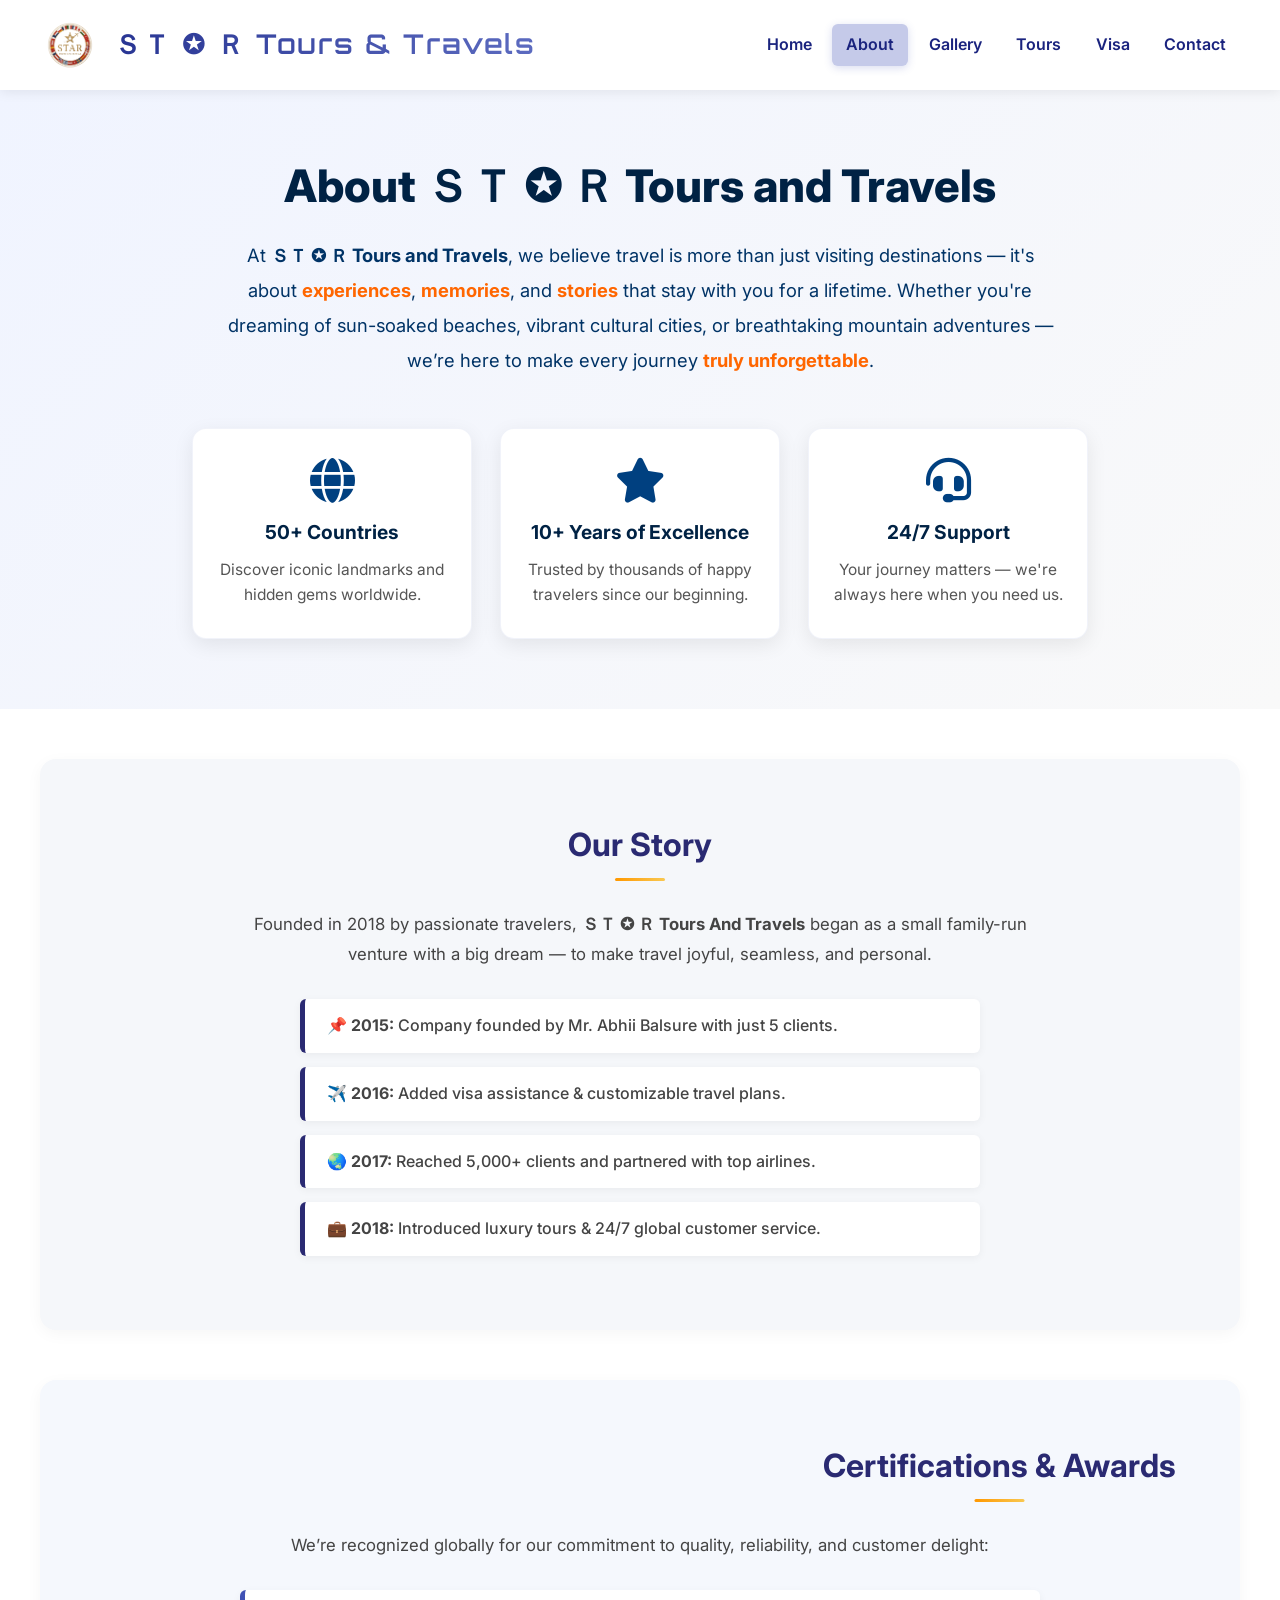
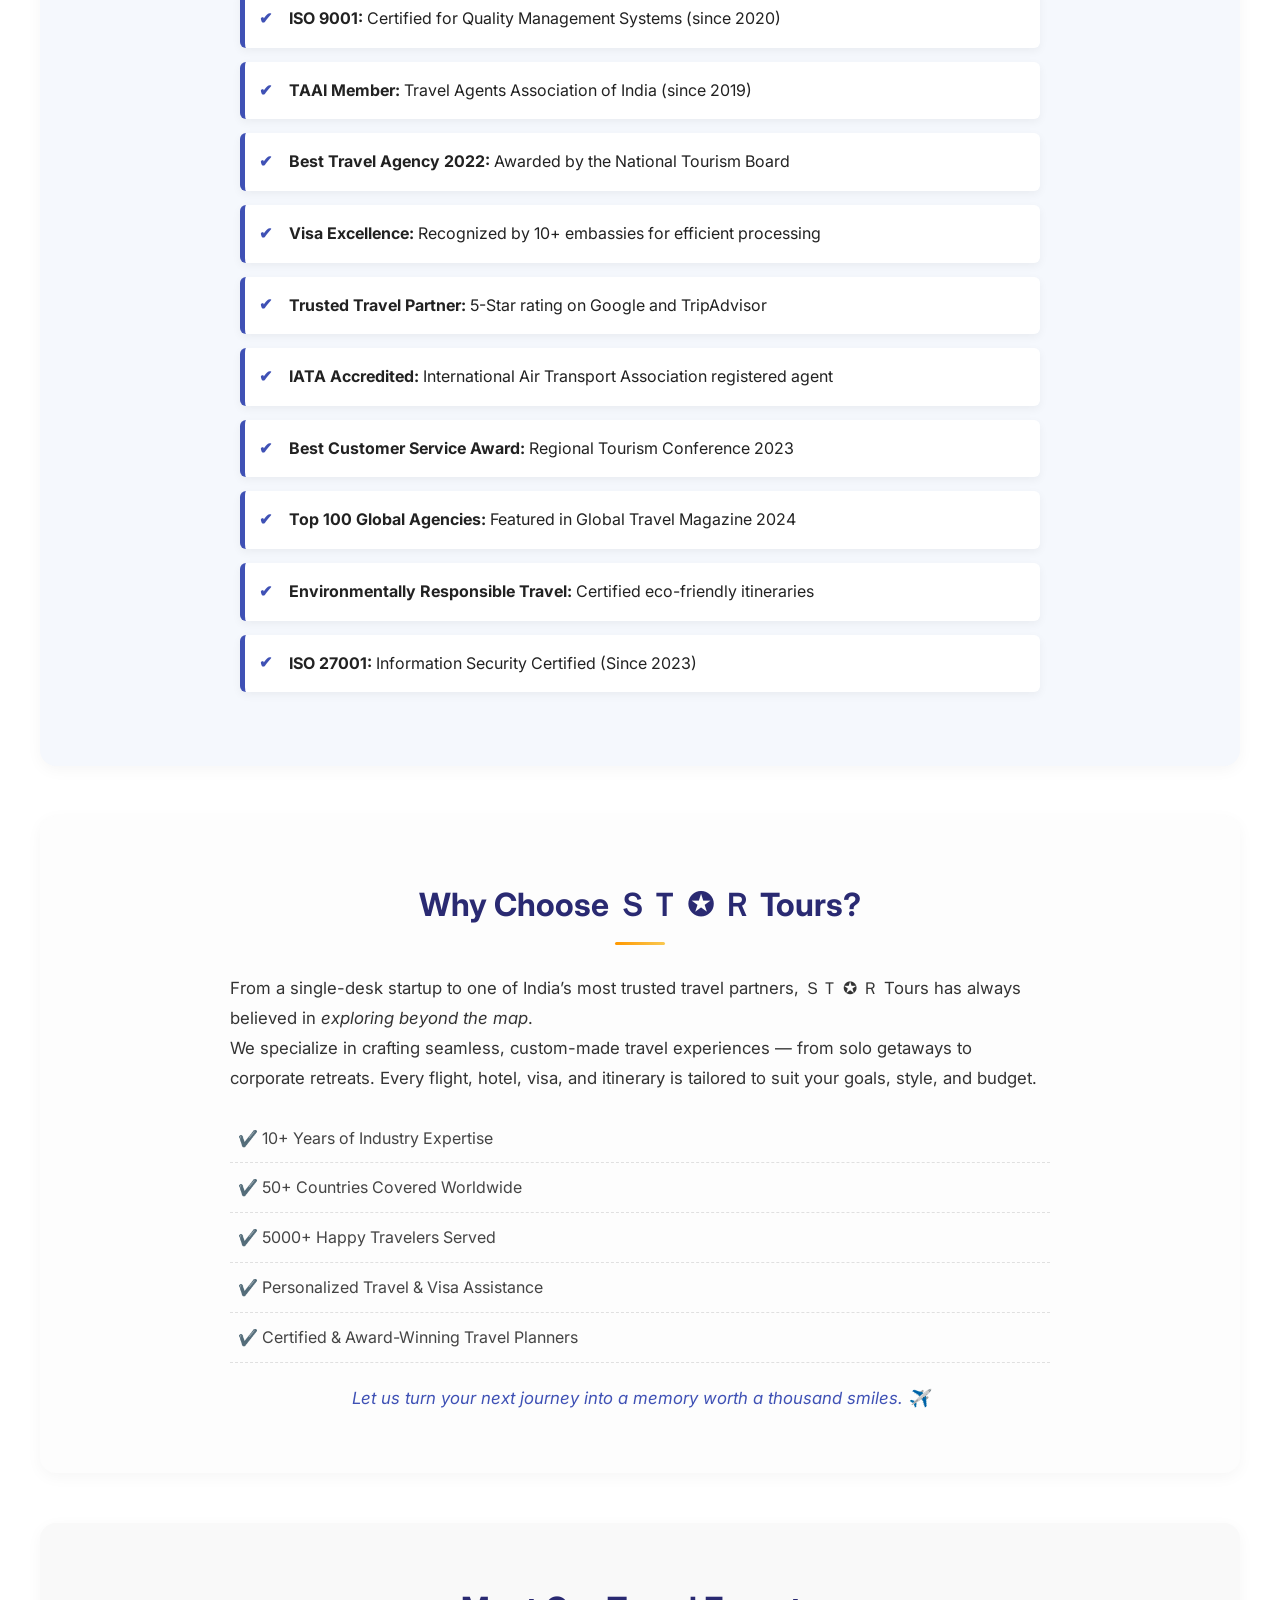
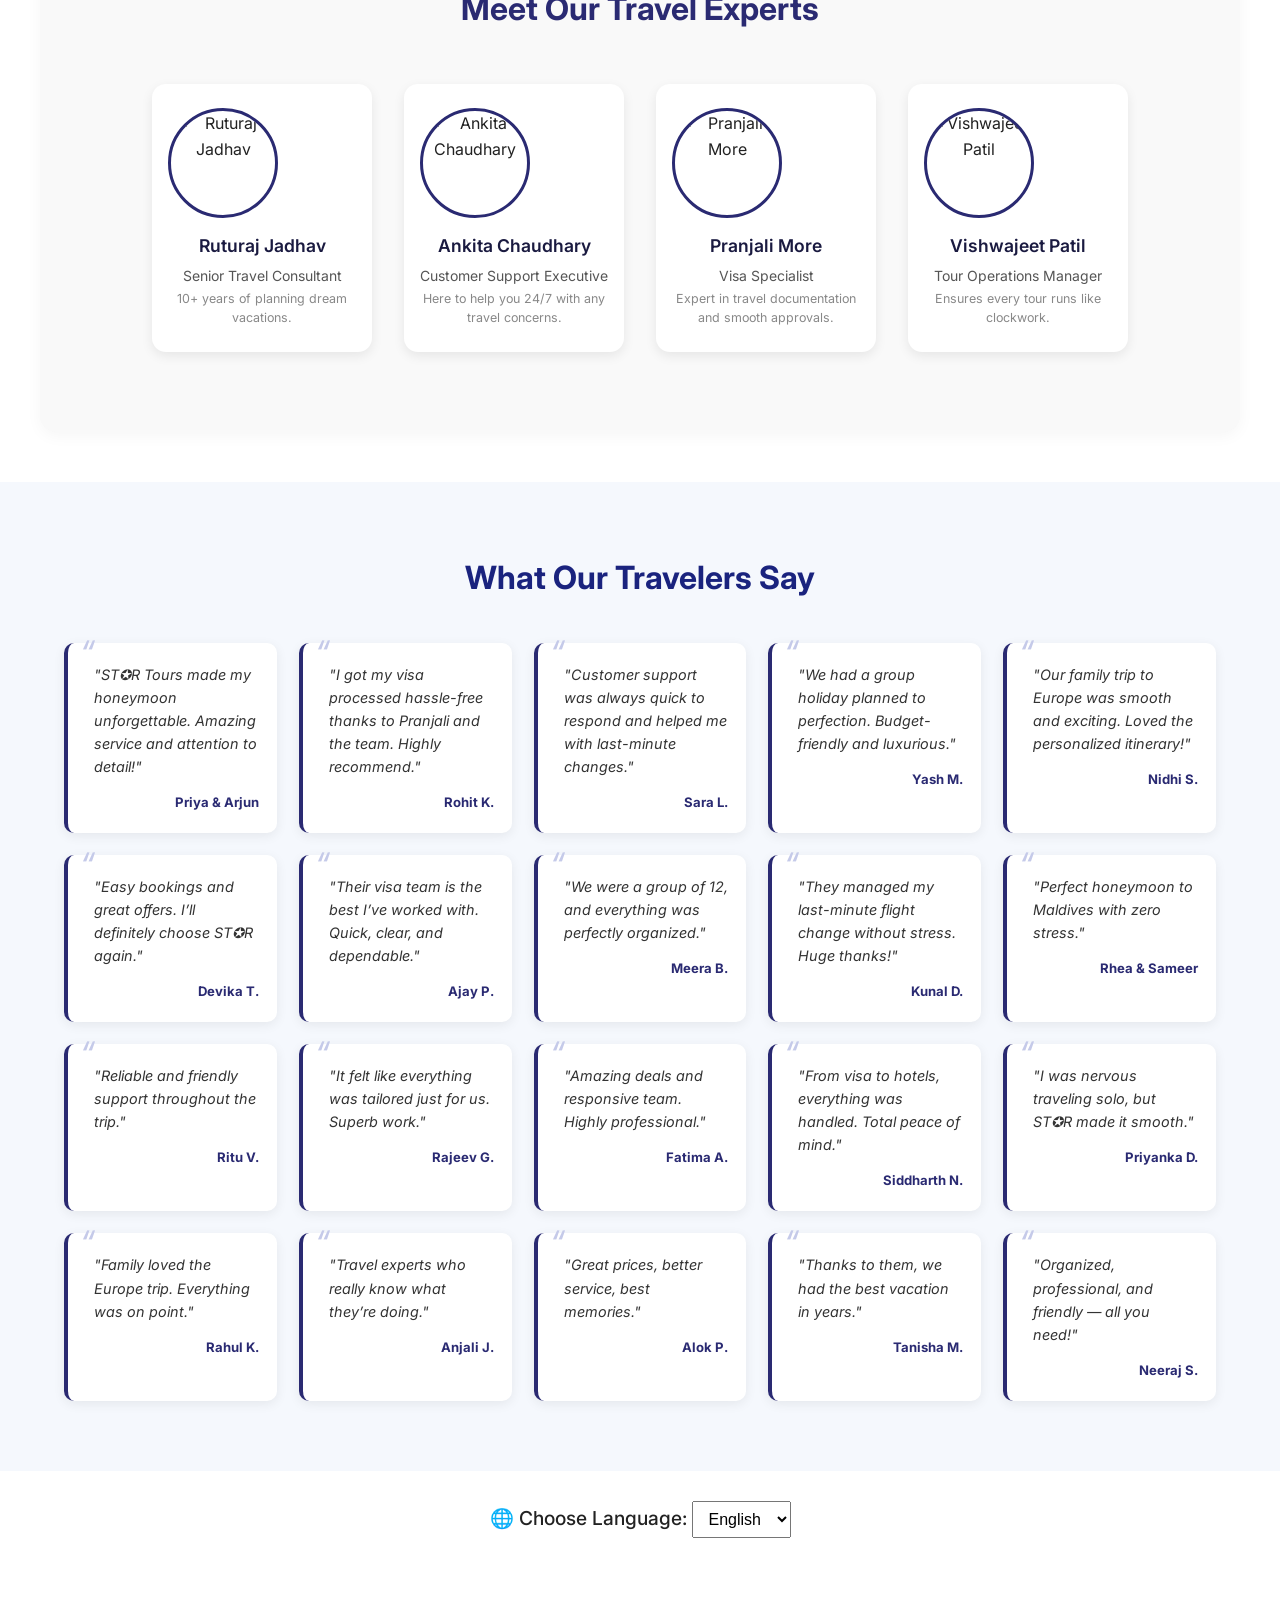
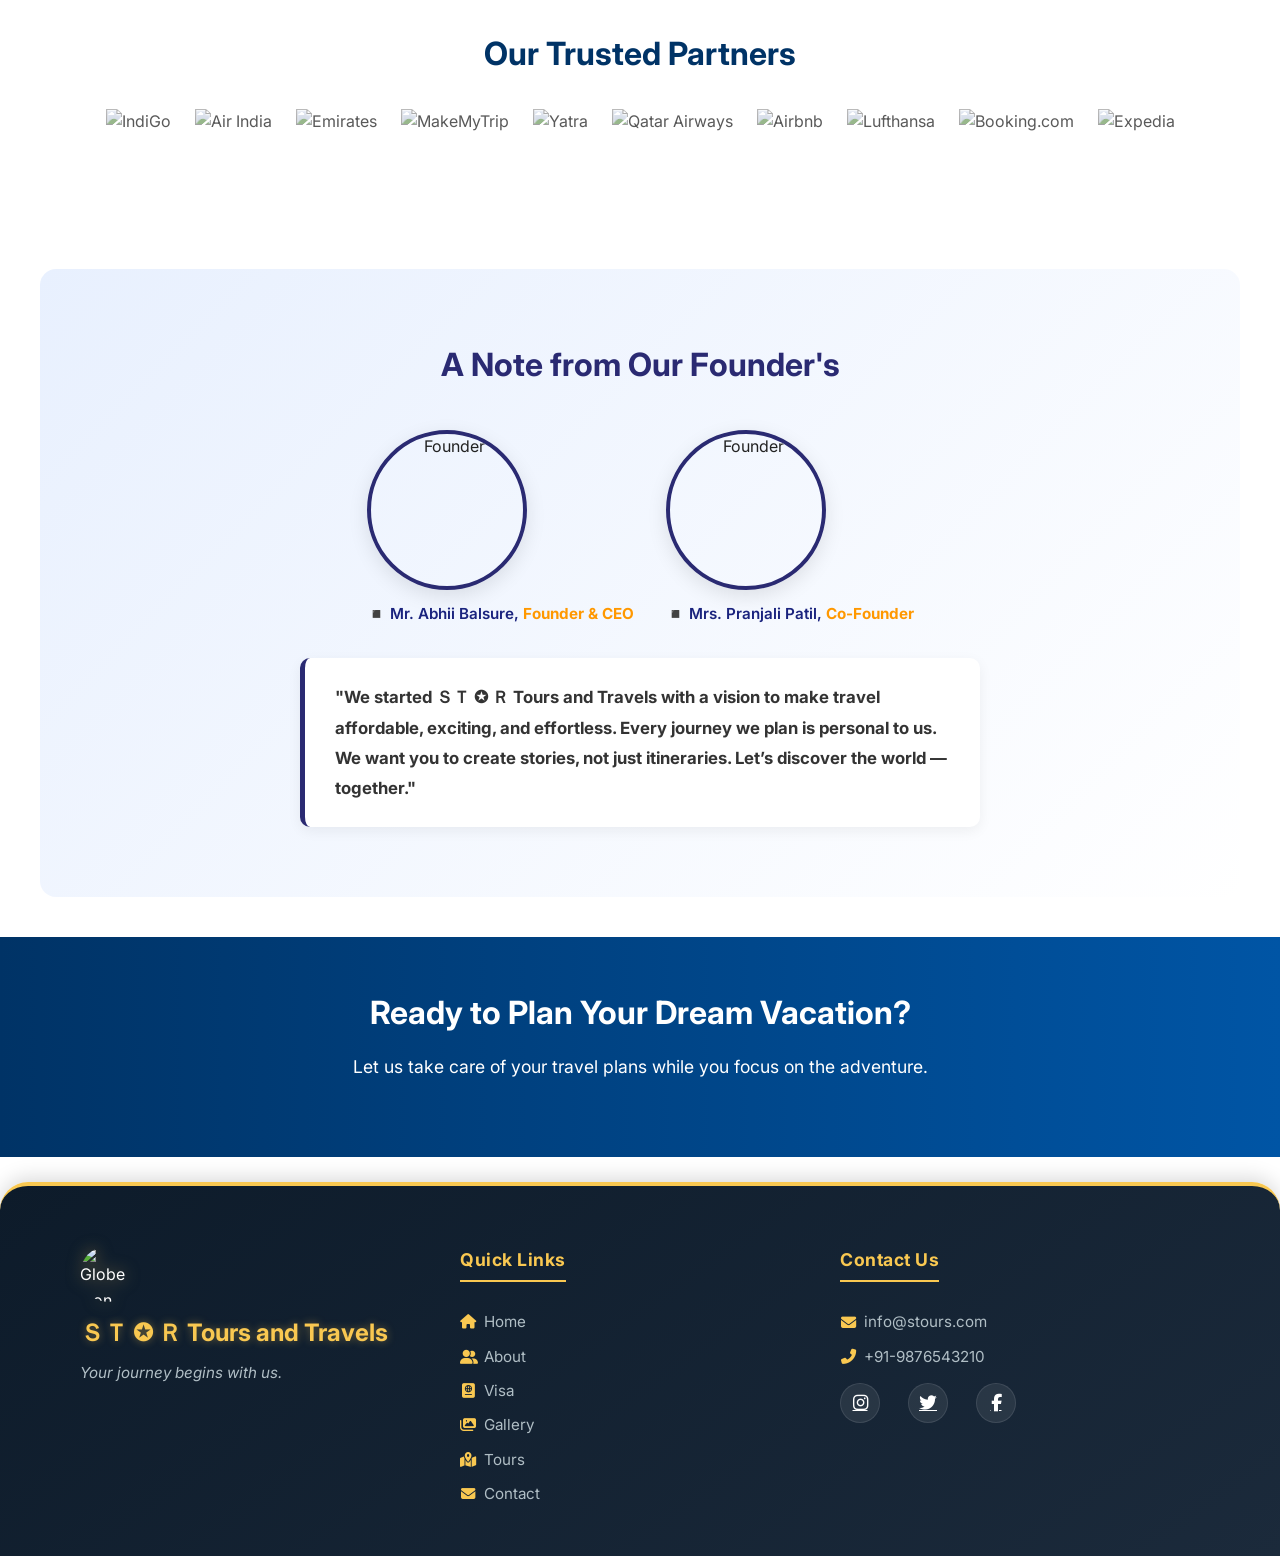
==== commit e0803c1b: "refactor: Extract common CSS styles into shared.css and update page-specific stylesheets." ====
--- a/about.html
+++ b/about.html
@@ -10,6 +10,7 @@
   <!-- Google Icons -->
   <link href="https://fonts.googleapis.com/css2?family=Material+Symbols+Rounded" rel="stylesheet" />
 
+  <link rel="stylesheet" href="shared.css">
   <link rel="stylesheet" href="about.css">
   <style>
     #translate-container {
@@ -48,8 +49,6 @@
       <li><a href="contact.html">Contact</a></li>
     </ul>
   </nav>
-
-  <br>
 
   <!-- About Section -->
   <section class="about-section">
--- a/shared.css
+++ b/shared.css
@@ -0,0 +1,588 @@
+/* ============================================================
+   SHARED.CSS — ST★R Tours & Travels
+   Common styles used across ALL pages.
+   Import this before any page-specific CSS.
+   ============================================================ */
+
+@import url('https://fonts.googleapis.com/css2?family=Orbitron:wght@600&family=Inter:wght@400;500;600;700&display=swap');
+
+/* ---- Reset & Base ---- */
+*, *::before, *::after {
+  margin: 0;
+  padding: 0;
+  box-sizing: border-box;
+}
+
+:root {
+  --primary:        #003366;
+  --primary-mid:    #004080;
+  --primary-light:  #1a237e;
+  --accent:         #ff9800;
+  --accent-dark:    #e68900;
+  --gold:           #f9c851;
+  --text-dark:      #222;
+  --text-mid:       #444;
+  --text-light:     #777;
+  --bg-white:       #ffffff;
+  --bg-light:       #f5f7fa;
+  --shadow-sm:      0 4px 8px rgba(0,0,0,0.08);
+  --shadow-md:      0 8px 20px rgba(0,0,0,0.12);
+  --shadow-lg:      0 16px 40px rgba(0,0,0,0.16);
+  --radius-sm:      6px;
+  --radius-md:      12px;
+  --radius-lg:      20px;
+  --transition:     0.3s ease;
+  --navbar-h:       90px;
+}
+
+html {
+  scroll-behavior: smooth;
+}
+
+body {
+  font-family: 'Inter', 'Segoe UI', sans-serif;
+  background-color: var(--bg-white);
+  color: var(--text-dark);
+  overflow-x: hidden;
+  line-height: 1.6;
+}
+
+img {
+  max-width: 100%;
+  display: block;
+}
+
+/* ---- Skip Link (Accessibility) ---- */
+.skip-link {
+  position: absolute;
+  top: -50px;
+  left: 0;
+  background: var(--primary-mid);
+  color: #fff;
+  padding: 10px 18px;
+  z-index: 10000;
+  text-decoration: none;
+  border-radius: 0 0 var(--radius-sm) 0;
+  font-weight: 600;
+  transition: top var(--transition);
+}
+.skip-link:focus {
+  top: 0;
+}
+
+/* ============================================================
+   NAVBAR
+   ============================================================ */
+.navbar {
+  background-color: var(--bg-white);
+  display: flex;
+  justify-content: space-between;
+  align-items: center;
+  padding: 0.75rem 2.5rem;
+  position: sticky;
+  top: 0;
+  z-index: 1000;
+  box-shadow: 0 2px 12px rgba(0,0,0,0.08);
+  height: var(--navbar-h);
+  transition: box-shadow var(--transition);
+}
+
+.navbar:is(:hover, :focus-within) {
+  box-shadow: 0 4px 20px rgba(0,0,0,0.12);
+}
+
+/* Brand */
+.navbar .brand {
+  display: flex;
+  align-items: center;
+  gap: 14px;
+  text-decoration: none;
+}
+
+.navbar .brand img {
+  width: 60px;
+  height: 60px;
+  object-fit: contain;
+  transition: transform var(--transition);
+}
+
+.navbar .brand img:hover {
+  transform: scale(1.1) rotate(-3deg);
+}
+
+.brand-name {
+  font-family: 'Orbitron', sans-serif;
+  font-size: 1.7rem;
+  font-weight: 600;
+  letter-spacing: 2px;
+  background: linear-gradient(90deg, #283593 0%, #5c6bc0 50%, #283593 100%);
+  -webkit-background-clip: text;
+  -webkit-text-fill-color: transparent;
+  background-clip: text;
+  background-size: 200% auto;
+  animation: shimmer 4s linear infinite;
+  transition: transform var(--transition);
+  white-space: nowrap;
+}
+
+.brand-name:hover {
+  transform: scale(1.03);
+}
+
+@keyframes shimmer {
+  0%   { background-position: 0% center; }
+  100% { background-position: 200% center; }
+}
+
+/* Nav Links */
+.nav-links {
+  display: flex;
+  gap: 0.4rem;
+  list-style: none;
+  align-items: center;
+  margin: 0;
+  padding: 0;
+}
+
+.nav-links li a {
+  color: var(--primary-light);
+  text-decoration: none;
+  font-size: 1rem;
+  font-weight: 600;
+  padding: 8px 14px;
+  border-radius: var(--radius-sm);
+  transition: all var(--transition);
+  position: relative;
+  display: block;
+}
+
+.nav-links li a::after {
+  content: '';
+  position: absolute;
+  left: 50%;
+  bottom: 2px;
+  width: 0;
+  height: 2px;
+  background: #3f51b5;
+  transition: width var(--transition), left var(--transition);
+  border-radius: 2px;
+}
+
+.nav-links li a:hover {
+  background-color: rgba(63, 81, 181, 0.1);
+  color: #303f9f;
+  transform: translateY(-1px);
+}
+
+.nav-links li a:hover::after {
+  width: 80%;
+  left: 10%;
+}
+
+.nav-links li a.active {
+  background-color: #c5cae9;
+  color: var(--primary-light);
+  box-shadow: 0 2px 8px rgba(63, 81, 181, 0.2);
+}
+
+/* Hamburger */
+.hamburger {
+  display: none;
+  flex-direction: column;
+  gap: 5px;
+  background: none;
+  border: none;
+  cursor: pointer;
+  padding: 6px;
+  border-radius: var(--radius-sm);
+  transition: background var(--transition);
+}
+
+.hamburger:hover {
+  background: rgba(0,0,0,0.05);
+}
+
+.hamburger span {
+  width: 26px;
+  height: 2.5px;
+  background-color: var(--primary-light);
+  border-radius: 2px;
+  transition: transform var(--transition), opacity var(--transition);
+  display: block;
+}
+
+/* Animated hamburger → X */
+.hamburger.active span:nth-child(1) {
+  transform: translateY(7.5px) rotate(45deg);
+}
+.hamburger.active span:nth-child(2) {
+  opacity: 0;
+  transform: scaleX(0);
+}
+.hamburger.active span:nth-child(3) {
+  transform: translateY(-7.5px) rotate(-45deg);
+}
+
+/* ============================================================
+   RESPONSIVE NAVBAR — Tablet & Mobile
+   ============================================================ */
+@media (max-width: 900px) {
+  .brand-name {
+    font-size: 1.35rem;
+  }
+}
+
+@media (max-width: 768px) {
+  .navbar {
+    padding: 0.75rem 1.25rem;
+    flex-wrap: wrap;
+    height: auto;
+  }
+
+  .navbar .brand {
+    width: 100%;
+    justify-content: space-between;
+    padding-bottom: 0;
+  }
+
+  .navbar .brand img {
+    width: 46px;
+    height: 46px;
+  }
+
+  .brand-name {
+    font-size: 1.1rem;
+    letter-spacing: 1px;
+  }
+
+  .hamburger {
+    display: flex;
+  }
+
+  .nav-links {
+    flex-direction: column;
+    align-items: stretch;
+    position: absolute;
+    top: 100%;
+    left: 0;
+    right: 0;
+    background: var(--bg-white);
+    max-height: 0;
+    overflow: hidden;
+    transition: max-height 0.4s ease, padding var(--transition);
+    box-shadow: 0 6px 20px rgba(0,0,0,0.1);
+    border-top: 1px solid #e8eaf6;
+  }
+
+  .nav-links.open {
+    max-height: 480px;
+    padding: 0.75rem 0;
+  }
+
+  .nav-links li {
+    width: 100%;
+    text-align: center;
+  }
+
+  .nav-links li a {
+    font-size: 1rem;
+    padding: 13px 20px;
+    border-radius: 0;
+  }
+
+  .nav-links li a::after {
+    display: none;
+  }
+
+  .nav-links li a:hover {
+    transform: none;
+    background-color: rgba(63, 81, 181, 0.06);
+  }
+}
+
+@media (max-width: 480px) {
+  .brand-name {
+    font-size: 0.95rem;
+  }
+}
+
+/* ============================================================
+   COMMON BUTTONS
+   ============================================================ */
+.btn {
+  display: inline-block;
+  padding: 0.75rem 1.75rem;
+  background-color: var(--accent);
+  color: #fff;
+  text-decoration: none;
+  font-weight: 700;
+  font-size: 1rem;
+  border-radius: 50px;
+  border: none;
+  cursor: pointer;
+  transition: background-color var(--transition), transform var(--transition), box-shadow var(--transition);
+  box-shadow: 0 4px 15px rgba(255, 152, 0, 0.35);
+  letter-spacing: 0.4px;
+}
+
+.btn:hover {
+  background-color: var(--accent-dark);
+  transform: translateY(-2px);
+  box-shadow: 0 6px 20px rgba(255, 152, 0, 0.5);
+}
+
+.btn:active {
+  transform: translateY(0);
+}
+
+.book-btn {
+  display: inline-block;
+  padding: 9px 18px;
+  background: linear-gradient(135deg, #16d9e3, #30c7ec);
+  color: #003050;
+  font-weight: 700;
+  font-size: 0.9rem;
+  text-decoration: none;
+  border-radius: 50px;
+  border: none;
+  cursor: pointer;
+  transition: all var(--transition);
+  box-shadow: 0 4px 14px rgba(22, 217, 227, 0.3);
+}
+
+.book-btn:hover {
+  background: linear-gradient(135deg, #30c7ec, #16d9e3);
+  box-shadow: 0 6px 18px rgba(22, 217, 227, 0.45);
+  transform: translateY(-2px);
+  color: #001a33;
+}
+
+/* ============================================================
+   FOOTER
+   ============================================================ */
+.footer {
+  background: linear-gradient(145deg, #0d1b2a 0%, #1b2a3b 100%);
+  color: #ffffff;
+  display: flex;
+  justify-content: space-between;
+  flex-wrap: wrap;
+  gap: 20px;
+  padding: 60px 80px 40px;
+  font-family: 'Inter', 'Segoe UI', sans-serif;
+  border-top: 4px solid var(--gold);
+  border-radius: 28px 28px 0 0;
+  box-shadow: 0 -4px 20px rgba(0,0,0,0.15);
+}
+
+.footer-section {
+  flex: 1;
+  min-width: 220px;
+  animation: slideUp 0.6s ease both;
+}
+
+.footer-section:nth-child(1) { animation-delay: 0.2s; }
+.footer-section:nth-child(2) { animation-delay: 0.4s; }
+.footer-section:nth-child(3) { animation-delay: 0.6s; }
+
+@keyframes slideUp {
+  from { opacity: 0; transform: translateY(30px); }
+  to   { opacity: 1; transform: translateY(0); }
+}
+
+.footer-section.left img {
+  width: 56px;
+  height: 56px;
+  margin-bottom: 12px;
+  border-radius: 50%;
+  filter: drop-shadow(0 0 8px rgba(249,200,81,0.5));
+}
+
+.footer-section.left span {
+  font-size: 1.5rem;
+  font-weight: 700;
+  display: block;
+  margin-bottom: 8px;
+  color: var(--gold);
+  text-shadow: 0 0 8px rgba(249,200,81,0.4);
+}
+
+.footer-section.left p {
+  font-size: 0.95rem;
+  color: #b0bec5;
+  font-style: italic;
+  line-height: 1.6;
+}
+
+.footer-section.center h4,
+.footer-section.right h4 {
+  margin-bottom: 18px;
+  font-size: 1.1rem;
+  border-bottom: 2px solid var(--gold);
+  display: inline-block;
+  padding-bottom: 6px;
+  color: var(--gold);
+  letter-spacing: 0.5px;
+}
+
+.footer-section.center a {
+  display: flex;
+  align-items: center;
+  gap: 8px;
+  color: #b0bec5;
+  text-decoration: none;
+  margin: 10px 0;
+  font-size: 0.95rem;
+  transition: color var(--transition), transform var(--transition);
+}
+
+.footer-section.center a i {
+  width: 16px;
+  text-align: center;
+  color: var(--gold);
+  font-size: 0.9rem;
+}
+
+.footer-section.center a:hover {
+  color: var(--gold);
+  transform: translateX(6px);
+}
+
+.footer-section.right p {
+  display: flex;
+  align-items: center;
+  gap: 8px;
+  margin: 10px 0;
+  font-size: 0.95rem;
+  color: #b0bec5;
+}
+
+.footer-section.right p i {
+  color: var(--gold);
+  width: 16px;
+  text-align: center;
+}
+
+.socials {
+  display: flex;
+  gap: 14px;
+  margin-top: 14px;
+  flex-wrap: wrap;
+}
+
+.socials a {
+  display: flex;
+  align-items: center;
+  justify-content: center;
+  width: 40px;
+  height: 40px;
+  border-radius: 50%;
+  background: rgba(255,255,255,0.08);
+  color: #fff;
+  font-size: 1.1rem;
+  transition: all var(--transition);
+  border: 1px solid rgba(255,255,255,0.1);
+}
+
+.socials a:hover {
+  background: var(--gold);
+  color: #1a1a1a;
+  transform: translateY(-3px);
+  box-shadow: 0 6px 18px rgba(249,200,81,0.4);
+  border-color: var(--gold);
+}
+
+/* Footer responsive */
+@media (max-width: 900px) {
+  .footer {
+    padding: 50px 40px 30px;
+  }
+}
+
+@media (max-width: 768px) {
+  .footer {
+    flex-direction: column;
+    padding: 40px 24px 30px;
+    text-align: center;
+    border-radius: 20px 20px 0 0;
+    gap: 30px;
+  }
+
+  .footer-section {
+    min-width: unset;
+    width: 100%;
+  }
+
+  .footer-section.center a {
+    justify-content: center;
+  }
+
+  .footer-section.center a:hover {
+    transform: none;
+  }
+
+  .footer-section.right p {
+    justify-content: center;
+  }
+
+  .socials {
+    justify-content: center;
+  }
+}
+
+/* ============================================================
+   COMMON ANIMATIONS
+   ============================================================ */
+@keyframes fadeInUp {
+  from { opacity: 0; transform: translateY(30px); }
+  to   { opacity: 1; transform: translateY(0); }
+}
+
+@keyframes fadeIn {
+  from { opacity: 0; }
+  to   { opacity: 1; }
+}
+
+@keyframes scaleIn {
+  from { opacity: 0; transform: scale(0.92); }
+  to   { opacity: 1; transform: scale(1); }
+}
+
+.fade-in-up {
+  opacity: 0;
+  animation: fadeInUp 0.7s ease forwards;
+}
+
+/* ============================================================
+   SECTION HEADINGS — consistent look across pages
+   ============================================================ */
+.section-title {
+  text-align: center;
+  font-size: clamp(1.6rem, 3vw, 2.4rem);
+  font-weight: 700;
+  color: var(--primary);
+  margin-bottom: 0.5rem;
+  position: relative;
+  display: inline-block;
+  left: 50%;
+  transform: translateX(-50%);
+}
+
+.section-title::after {
+  content: '';
+  display: block;
+  width: 60px;
+  height: 3px;
+  background: linear-gradient(90deg, var(--accent), var(--gold));
+  margin: 10px auto 0;
+  border-radius: 2px;
+}
+
+.section-subtitle {
+  text-align: center;
+  color: var(--text-mid);
+  font-size: 1.05rem;
+  margin-bottom: 40px;
+  max-width: 600px;
+  margin-left: auto;
+  margin-right: auto;
+}
--- a/about.css
+++ b/about.css
@@ -1,201 +1,29 @@
-* {
-  margin: 0;
-  padding: 0;
-  box-sizing: border-box;
-}
-
-body {
-  font-family: 'Segoe UI', sans-serif;
-  /* background-color: #f2f2f2; */
-  background-color: white;
-}
-
-/* Import Fonts */
-@import url('https://fonts.googleapis.com/css2?family=Orbitron:wght@600&display=swap');
-
-/* Navigation Bar Styles */
-.navbar {
-  background-color: #fff;
-  color: #000;
-  display: flex;
-  justify-content: space-between;
-  align-items: center;
-  padding: 1rem 2rem;
-  position: sticky;
-  top: 0;
-  z-index: 1000;
-  box-shadow: 0 4px 8px rgba(0, 0, 0, 0.1);
-}
-
-/* Brand Section */
-.navbar .brand {
-  display: flex;
-  align-items: center;
-  gap: 15px;
-}
-
-.navbar .brand img {
-  width: 70px;
-  height: 70px;
-  object-fit: contain;
-  transition: transform 0.3s ease;
-}
-
-.navbar .brand img:hover {
-  transform: scale(1.08);
-}
-
-/* Brand Name Styling */
-.brand-name {
-  font-family: 'Orbitron', sans-serif;
-  font-size: 2rem;
-  font-weight: 600;
-  letter-spacing: 2px;
-  background: linear-gradient(90deg, #283593, #5c6bc0);
-  -webkit-background-clip: text;
-  -webkit-text-fill-color: transparent;
-  background-size: 200% auto;
-  animation: shimmer 4s linear infinite;
-  text-shadow: 0 0 6px rgba(42, 42, 114, 0.2);
-  transition: transform 0.3s ease;
-}
-
-.brand-name:hover {
-  transform: scale(1.03);
-}
-
-@keyframes shimmer {
-  0% {
-    background-position: -100%;
-  }
-
-  100% {
-    background-position: 200%;
-  }
-}
-
-/* Navigation Links */
-.nav-links {
-  display: flex;
-  gap: 1.8rem;
-  list-style: none;
-  align-items: center;
-  margin: 0;
-  padding: 0;
-}
-
-.nav-links li a {
-  color: #1a237e;
-  text-decoration: none;
-  font-size: 20px;
-  font-weight: 600;
-  padding: 8px 14px;
-  border-radius: 6px;
-  transition: all 0.3s ease;
-  position: relative;
-}
-
-.nav-links li a::after {
-  content: '';
-  display: block;
-  width: 0;
-  height: 2px;
-  background: #3f51b5;
-  transition: width 0.3s ease;
-  position: absolute;
-  left: 0;
-  bottom: 0;
-}
-
-.nav-links li a:hover {
-  background-color: rgba(63, 81, 181, 0.08);
-  color: #303f9f;
-  transform: translateY(-1px);
-}
-
-.nav-links li a:hover::after {
-  width: 100%;
-}
-
-.nav-links li a.active {
-  background-color: #c5cae9;
-  font-weight: bold;
-  color: #1a237e;
-  box-shadow: 0 2px 6px rgba(63, 81, 181, 0.15);
-}
-
-/* Hamburger Menu */
-.hamburger {
-  display: none;
-  flex-direction: column;
-  gap: 5px;
-  background: none;
-  border: none;
-  cursor: pointer;
-}
-
-.hamburger span {
-  width: 25px;
-  height: 3px;
-  background-color: #000;
-  border-radius: 2px;
-}
-
-/* Responsive Navigation */
-@media (max-width: 768px) {
-  .hamburger {
-    display: flex;
-  }
-
-  .nav-links {
-    flex-direction: column;
-    position: absolute;
-    top: 100%;
-    right: 0;
-    background-color: #f1f6fe;
-    width: 100%;
-    max-height: 0;
-    overflow: hidden;
-    transition: max-height 0.4s ease;
-    border-top: 1px solid #ddd;
-  }
-
-  .nav-links.open {
-    max-height: 500px;
-    padding: 1rem 0;
-  }
-
-  .nav-links li {
-    text-align: center;
-    padding: 12px 0;
-  }
-
-  .nav-links li a {
-    font-size: 18px;
-  }
-}
-
+/* ============================================================
+   ABOUT.CSS — ST★R Tours & Travels
+   Page-specific styles only. Shared styles → shared.css
+   ============================================================ */
+
+/* ---- About Hero / Section Header ---- */
 .about-section {
   text-align: center;
-  padding: 60px 20px;
-  background: #f9f9f9;
+  padding: 70px 5%;
+  background: linear-gradient(135deg, #f0f4ff 0%, #f9f9f9 100%);
 }
 
 .about-section h1 {
-  font-size: 2.75rem;
+  font-size: clamp(2rem, 4.5vw, 2.8rem);
   color: #002244;
   font-weight: 800;
-  margin-bottom: 25px;
-  font-family: 'Segoe UI', Tahoma, Geneva, Verdana, sans-serif;
+  margin-bottom: 24px;
+  line-height: 1.2;
 }
 
 .about-intro {
-  max-width: 900px;
+  max-width: 840px;
   margin: 0 auto 50px;
-  font-size: 1.2rem;
+  font-size: 1.15rem;
   line-height: 1.9;
   color: #003366;
-  font-family: 'Segoe UI', Tahoma, Geneva, Verdana, sans-serif;
 }
 
 .about-intro .highlight {
@@ -203,775 +31,537 @@
   font-weight: 700;
 }
 
+/* Highlight boxes */
 .about-highlights {
   display: flex;
   justify-content: center;
   flex-wrap: wrap;
-  gap: 30px;
+  gap: 28px;
+  max-width: 1100px;
+  margin: 0 auto;
 }
 
 .highlight-box {
   background: #ffffff;
-  border-radius: 12px;
-  padding: 25px;
-  width: 270px;
-  box-shadow: 0 6px 18px rgba(0, 0, 0, 0.12);
+  border-radius: 14px;
+  padding: 30px 24px;
+  width: 280px;
+  box-shadow: 0 6px 20px rgba(0,0,0,0.08);
   transition: transform 0.3s ease, box-shadow 0.3s ease;
+  border: 1px solid rgba(63,81,181,0.07);
 }
 
 .highlight-box:hover {
   transform: translateY(-8px);
-  box-shadow: 0 8px 22px rgba(0, 0, 0, 0.15);
+  box-shadow: 0 14px 30px rgba(0,0,0,0.12);
 }
 
 .highlight-box i {
-  font-size: 2.7rem;
+  font-size: 2.8rem;
   color: #004080;
-  margin-bottom: 12px;
+  margin-bottom: 14px;
+  display: block;
 }
 
 .highlight-box h3 {
-  font-size: 1.25rem;
+  font-size: 1.2rem;
   font-weight: 700;
   color: #002244;
   margin-bottom: 10px;
 }
 
 .highlight-box p {
-  font-size: 1rem;
-  color: #444;
+  font-size: 0.97rem;
+  color: #555;
   line-height: 1.6;
 }
 
-.about-content {
-  /* display: flex; */
-  flex-wrap: wrap;
-  align-items: flex-start;
-  justify-content: center;
-  gap: 40px;
-}
-
-.about-text {
-  max-width: 900px;
-  margin: 0 auto;
-  line-height: 1.7;
-  font-size: 1.05rem;
-  color: #555;
-  padding: 0 15px;
-}
-
-@media (max-width: 768px) {
-  .about-images {
-    flex-direction: column;
-    align-items: center;
-  }
-
-  .about-text {
-    font-size: 1rem;
-  }
-}
-
-/* Responsive layout for mobile screens */
-@media (max-width: 768px) {
-  .about-content {
-    flex-direction: column;
-    align-items: center;
-  }
-
-  .about-images {
-    flex-direction: row;
-    flex-wrap: wrap;
-    justify-content: center;
-  }
-
-  .about-images img {
-    max-width: 45%;
-  }
-}
-
-
-/* ---------- Footer -------------- */
-.footer {
-  background: linear-gradient(145deg, #0d1b2a, #1e2a38);
-  color: #ffffff;
-  display: flex;
-  justify-content: space-between;
-  flex-wrap: wrap;
-  padding: 60px 80px;
-  font-family: 'Segoe UI', sans-serif;
-  border-top: 5px solid #f9c851;
-  box-shadow: 0 -2px 10px rgba(255, 255, 255, 0.05);
-  animation: fadeInFooter 1.5s ease-in-out;
-  border-radius: 30px 30px 0 0;
-  backdrop-filter: blur(4px);
-}
-
-@keyframes fadeInFooter {
-  from {
-    opacity: 0;
-    transform: translateY(50px);
-  }
-
-  to {
-    opacity: 1;
-    transform: translateY(0);
-  }
-}
-
-.footer-section {
-  flex: 1;
-  min-width: 260px;
-  margin-bottom: 30px;
-  animation: slideIn 1s ease forwards;
-  opacity: 0;
-}
-
-.footer-section:nth-child(1) {
-  animation-delay: 0.4s;
-}
-
-.footer-section:nth-child(2) {
-  animation-delay: 0.7s;
-}
-
-.footer-section:nth-child(3) {
-  animation-delay: 1s;
-}
-
-@keyframes slideIn {
-  from {
-    opacity: 0;
-    transform: translateY(30px);
-  }
-
-  to {
-    opacity: 1;
-    transform: translateY(0);
-  }
-}
-
-.footer-section.left img {
-  width: 60px;
-  height: 60px;
-  margin-bottom: 10px;
-  border-radius: 50%;
-  filter: drop-shadow(0 0 6px #f9c851aa);
-}
-
-.footer-section.left span {
-  font-size: 1.8rem;
-  font-weight: bold;
-  display: block;
-  margin-bottom: 10px;
-  color: #f9c851;
-  text-shadow: 0 0 5px #f9c85177;
-}
-
-.footer-section.left p {
-  font-size: 1rem;
-  color: #ccc;
-  font-style: italic;
-}
-
-.footer-section.center h4,
-.footer-section.right h4 {
-  margin-bottom: 15px;
-  font-size: 1.3rem;
-  border-bottom: 3px solid #f9c851;
-  display: inline-block;
-  padding-bottom: 6px;
-  color: #f9c851;
-}
-
-.footer-section.center a {
-  display: block;
-  color: #ccc;
-  text-decoration: none;
-  margin: 12px 0;
-  font-size: 1.05rem;
-  transition: all 0.4s ease;
-  position: relative;
-}
-
-.footer-section.center a::before {
-  content: '';
-  position: absolute;
-  width: 0%;
-  height: 2px;
-  background-color: #f9c851;
-  bottom: -4px;
-  left: 0;
-  transition: width 0.3s ease;
-}
-
-.footer-section.center a:hover::before {
-  width: 100%;
-}
-
-.footer-section.center a:hover {
-  color: #f9c851;
-  transform: translateX(10px);
-}
-
-.footer-section.right p {
-  margin: 10px 0;
-  font-size: 1rem;
-  color: #ddd;
-}
-
-.socials a {
-  display: inline-block;
-  margin-right: 15px;
-  color: #fff;
-  font-size: 1.5rem;
-  transition: transform 0.4s, color 0.4s, box-shadow 0.4s;
-  text-shadow: 0 0 5px #000;
-}
-
-.socials a:hover {
-  color: #f9c851;
-  transform: scale(1.2) rotate(5deg);
-  box-shadow: 0 0 12px #f9c851aa;
-}
-
-/* Responsive */
-@media (max-width: 768px) {
-  .footer {
-    flex-direction: column;
-    padding: 40px 30px;
-    text-align: center;
-  }
-
-  .footer-section {
-    margin-bottom: 25px;
-  }
-
-  .footer-section.center a {
-    font-size: 1.1rem;
-  }
-
-  .socials a {
-    margin: 0 12px;
-  }
-}
-
-.team-section,
-.testimonials-section {
-  margin: 40px 0;
-  padding: 40px 20px;
-  background: #f9f9f9;
-  border-radius: 12px;
-  box-shadow: 0 4px 12px rgba(0, 0, 0, 0.05);
-}
-
-.team-section h2,
-.testimonials-section h2 {
-  text-align: center;
-  font-weight: 700;
-  font-size: 2rem;
-  margin-bottom: 40px;
-  color: #2a2a72;
-}
-
-/* Container for team */
-.team-container {
-  max-width: 99%;
-  overflow-x: auto;
-  /* Enables scrolling if needed */
-  padding: 20px 0;
-  margin: auto;
-}
-
-/* Horizontal scroll row */
-.team-members {
-  display: flex;
-  justify-content: flex-start;
-  gap: 40px;
-  flex-wrap: nowrap;
-  /* Prevent wrapping */
-}
-
-/* Each member card */
-.member {
-  flex: 10px;
-  /* Prevent shrinking or growing */
-  width: 240px;
-  text-align: center;
-  background: white;
-  padding: 20px;
-  border-radius: 12px;
-  box-shadow: 0 4px 8px rgba(0, 0, 0, 0.08);
-  transition: transform 0.3s, box-shadow 0.3s;
-}
-
-.member:hover {
-  transform: translateY(-5px);
-  box-shadow: 0 8px 16px rgba(0, 0, 0, 0.1);
-}
-
-.member img {
-  width: 120px;
-  height: 120px;
-  border-radius: 50%;
-  object-fit: cover;
-  border: 3px solid #2a2a72;
-  margin-bottom: 15px;
-}
-
-.member h3 {
-  margin: 10px 0 5px;
-  font-size: 1.2rem;
-  color: #1a1a40;
-}
-
-.member p {
-  font-size: 0.9rem;
-  color: #444;
-}
-
-.member p small {
-  display: block;
-  font-size: 0.8rem;
-  color: #777;
-}
-
-
-/* Testimonials */
-.testimonials-section {
-  padding: 60px 20px;
-  background-color: #f5f8fd;
-  text-align: center;
-}
-
-.testimonials-section h2 {
-  font-size: 2rem;
-  margin-bottom: 40px;
-  color: #1a237e;
-}
-
-/* Grid Layout */
-.testimonials-grid {
-  display: grid;
-  grid-template-columns: repeat(5, 1fr);
-  gap: 40px;
-  max-width: 1500px;
-  margin: 0 auto;
-  padding: 0 10px;
-}
-
-/* Testimonial Card */
-.testimonial {
-  background: white;
-  padding: 18px 16px;
-  border-left: 5px solid #2a2a72;
-  font-style: italic;
-  color: #333;
-  border-radius: 8px;
-  box-shadow: 0 3px 10px rgba(0, 0, 0, 0.08);
-  position: relative;
-  transition: transform 0.3s ease, box-shadow 0.3s ease;
-}
-
-.testimonial::before {
-  content: "“";
-  font-size: 34px;
-  color: #ccc;
-  position: absolute;
-  top: -10px;
-  left: 10px;
-}
-
-.testimonial p {
-  margin: 0;
-  padding-left: 10px;
-  font-size: 0.92rem;
-}
-
-.testimonial footer {
-  text-align: right;
-  margin-top: 12px;
-  font-weight: 600;
-  color: #2a2a72;
-  font-size: 0.85rem;
-}
-
-/* Hover Effect */
-.testimonial:hover {
-  transform: translateY(-5px);
-  box-shadow: 0 6px 20px rgba(42, 42, 114, 0.15);
-}
-@media (max-width: 1024px) {
-  .testimonials-grid {
-    grid-template-columns: repeat(3, 1fr);
-  }
-}
-
-@media (max-width: 768px) {
-  .testimonials-grid {
-    grid-template-columns: repeat(2, 1fr);
-  }
-}
-
-@media (max-width: 480px) {
-  .testimonials-grid {
-    grid-template-columns: 1fr;
-  }
-}
-
+/* ---- Our Story Section ---- */
 .story-section,
 .certifications-section,
-.about-content {
+.why-choose-section {
   background: #f5f7fa;
-  border-radius: 12px;
-  padding: 50px 25px;
-  margin: 50px 0;
-  box-shadow: 0 4px 12px rgba(0, 0, 0, 0.04);
+  border-radius: 16px;
+  padding: 60px 5%;
+  margin: 50px auto;
+  max-width: 1200px;
+  box-shadow: 0 4px 16px rgba(0,0,0,0.04);
 }
 
 .story-section h2,
 .certifications-section h2,
-.about-text h2 {
-  text-align: center;
-  font-size: 2rem;
+.why-choose-text h2 {
+  text-align: center;
+  font-size: clamp(1.4rem, 3vw, 2rem);
   color: #2a2a72;
-  margin-bottom: 25px;
-  font-weight: 700;
+  margin-bottom: 28px;
+  font-weight: 700;
+  position: relative;
+  display: inline-block;
+  left: 50%;
+  transform: translateX(-50%);
+}
+
+.story-section h2::after,
+.certifications-section h2::after,
+.why-choose-text h2::after {
+  content: '';
+  display: block;
+  width: 50px;
+  height: 3px;
+  background: linear-gradient(90deg, #ff9800, #f9c851);
+  border-radius: 3px;
+  margin: 8px auto 0;
 }
 
 .intro {
   text-align: center;
-  max-width: 800px;
+  max-width: 780px;
   margin: 0 auto 30px;
-  font-size: 1.1rem;
-  line-height: 1.7;
-  color: #333;
-}
-
+  font-size: 1.05rem;
+  line-height: 1.8;
+  color: #444;
+}
+
+/* Milestones list */
 .milestones {
-  max-width: 700px;
+  max-width: 680px;
   margin: 0 auto;
   list-style: none;
-  padding-left: 0;
+  padding: 0;
 }
 
 .milestones li {
   background: #fff;
-  padding: 12px 20px;
-  margin-bottom: 15px;
+  padding: 14px 22px;
+  margin-bottom: 14px;
   border-left: 5px solid #2a2a72;
-  border-radius: 5px;
+  border-radius: 6px;
   font-weight: 500;
   color: #444;
-  box-shadow: 0 2px 6px rgba(0, 0, 0, 0.05);
-}
-
+  box-shadow: 0 2px 8px rgba(0,0,0,0.05);
+  transition: transform 0.3s ease;
+}
+
+.milestones li:hover {
+  transform: translateX(6px);
+}
+
+/* ---- Certifications ---- */
 .certifications-section {
   background: #f5f8fd;
-  padding: 60px 20px;
-  text-align: center;
-}
-
-.certifications-section h2 {
-  font-size: 2.2rem;
-  color: #1a237e;
-  margin-bottom: 15px;
-  font-weight: 700;
-  letter-spacing: 1px;
-}
-
-.certifications-section .intro {
-  font-size: 1rem;
-  color: #555;
-  margin-bottom: 30px;
-  max-width: 700px;
-  margin-left: auto;
-  margin-right: auto;
-}
-
-/* List Styling */
+  text-align: center;
+}
+
 .certifications-list {
   max-width: 800px;
   margin: 0 auto;
-  padding-left: 0;
+  padding: 0;
   list-style: none;
-  color: #333;
-  font-weight: 500;
   text-align: left;
 }
 
 .certifications-list li {
   background: #ffffff;
-  padding: 16px 22px;
-  margin-bottom: 15px;
-  border-left: 6px solid #3f51b5;
+  padding: 16px 22px 16px 44px;
+  margin-bottom: 14px;
+  border-left: 5px solid #3f51b5;
   border-radius: 6px;
-  box-shadow: 0 4px 12px rgba(0, 0, 0, 0.06);
+  box-shadow: 0 3px 10px rgba(0,0,0,0.05);
   position: relative;
   transition: all 0.3s ease;
-  cursor: default;
-  overflow: hidden;
-}
-
-/* Hover animation */
+  animation: fadeInUp 0.6s ease both;
+}
+
 .certifications-list li:hover {
   background-color: #e8eaf6;
-  transform: translateY(-2px);
-  box-shadow: 0 6px 18px rgba(63, 81, 181, 0.15);
-}
-
-/* Animated left marker */
+  transform: translateX(4px);
+  box-shadow: 0 6px 18px rgba(63, 81, 181, 0.14);
+}
+
 .certifications-list li::before {
   content: "✔";
   font-size: 1rem;
   color: #3f51b5;
   font-weight: bold;
   position: absolute;
-  left: 10px;
+  left: 14px;
   top: 50%;
   transform: translateY(-50%);
   transition: transform 0.3s ease;
 }
 
-/* On hover, animate checkmark */
 .certifications-list li:hover::before {
-  transform: translateY(-50%) scale(1.2) rotate(5deg);
-}
-
-/* Optional: Fade-in animation when section loads */
+  transform: translateY(-50%) scale(1.3);
+}
+
 @keyframes fadeInUp {
-  0% {
-    opacity: 0;
-    transform: translateY(20px);
-  }
-
-  100% {
-    opacity: 1;
-    transform: translateY(0);
-  }
-}
-
-.certifications-list li {
-  animation: fadeInUp 0.6s ease both;
-}
-
+  from { opacity: 0; transform: translateY(20px); }
+  to   { opacity: 1; transform: translateY(0); }
+}
+
+/* ---- Why Choose Section ---- */
 .why-choose-section {
   background-color: #fdfdfd;
-  padding: 60px 20px;
   text-align: center;
 }
 
 .why-choose-text {
-  max-width: 850px;
+  max-width: 820px;
   margin: 0 auto;
-  font-size: 1.08rem;
+  font-size: 1.05rem;
   color: #333;
-  line-height: 1.75;
-}
-
-.why-choose-text h2 {
-  font-size: 2.2rem;
-  margin-bottom: 20px;
-  color: #1a237e;
-  font-weight: 700;
-  letter-spacing: 1px;
-}
-
-.why-choose-text p {
-  margin-bottom: 20px;
+  line-height: 1.8;
   text-align: left;
 }
 
-.why-choose-text em {
-  font-style: italic;
-  color: #3f51b5;
-}
-
-/* List Points */
 .why-points {
   list-style: none;
   padding: 0;
-  margin: 30px 0;
+  margin: 20px 0;
+}
+
+.why-points li {
+  padding: 10px 0 10px 8px;
+  border-bottom: 1px dashed #e0e0e0;
+  color: #444;
+  font-size: 1rem;
+  transition: color 0.2s ease;
+}
+
+.why-points li:hover {
+  color: #1a237e;
+}
+
+.closing {
+  text-align: center;
+  font-style: italic;
+  color: #3f51b5;
+  font-size: 1.05rem;
+  margin-top: 20px;
+}
+
+/* ---- Team Section ---- */
+.team-section {
+  margin: 50px auto;
+  padding: 60px 5%;
+  max-width: 1200px;
+  background: #f9f9f9;
+  border-radius: 16px;
+  box-shadow: 0 4px 16px rgba(0,0,0,0.04);
+}
+
+.team-section h2 {
+  text-align: center;
+  font-weight: 700;
+  font-size: clamp(1.4rem, 3vw, 2rem);
+  margin-bottom: 40px;
+  color: #2a2a72;
+}
+
+.team-container {
+  overflow-x: auto;
+  padding: 10px 0 20px;
+  scrollbar-width: thin;
+  scrollbar-color: #c5cae9 transparent;
+}
+
+.team-container::-webkit-scrollbar { height: 4px; }
+.team-container::-webkit-scrollbar-thumb { background: #c5cae9; border-radius: 4px; }
+
+.team-members {
+  display: flex;
+  justify-content: center;
+  gap: 32px;
+  flex-wrap: wrap;
+  min-width: max-content;
+}
+
+.member {
+  width: 220px;
+  text-align: center;
+  background: #fff;
+  padding: 24px 16px;
+  border-radius: 14px;
+  box-shadow: 0 4px 12px rgba(0,0,0,0.08);
+  transition: transform 0.3s ease, box-shadow 0.3s ease;
+}
+
+.member:hover {
+  transform: translateY(-6px);
+  box-shadow: 0 12px 24px rgba(0,0,0,0.12);
+}
+
+.member img {
+  width: 110px;
+  height: 110px;
+  border-radius: 50%;
+  object-fit: cover;
+  border: 3px solid #2a2a72;
+  margin-bottom: 14px;
+  transition: border-color 0.3s ease;
+}
+
+.member:hover img {
+  border-color: #ff9800;
+}
+
+.member h3 {
+  margin: 8px 0 5px;
+  font-size: 1.1rem;
+  color: #1a1a40;
+  font-weight: 600;
+}
+
+.member p {
+  font-size: 0.875rem;
+  color: #555;
+  line-height: 1.5;
+}
+
+.member p small {
+  display: block;
+  font-size: 0.78rem;
+  color: #888;
+  margin-top: 4px;
+}
+
+/* ---- Testimonials ---- */
+.testimonials-section {
+  padding: 70px 5%;
+  background-color: #f5f8fd;
+  text-align: center;
+}
+
+.testimonials-section h2 {
+  font-size: clamp(1.4rem, 3vw, 2rem);
+  margin-bottom: 40px;
+  color: #1a237e;
+  font-weight: 700;
+}
+
+.testimonials-grid {
+  display: grid;
+  grid-template-columns: repeat(5, 1fr);
+  gap: 22px;
+  max-width: 1500px;
+  margin: 0 auto;
+}
+
+.testimonial {
+  background: white;
+  padding: 20px 18px;
+  border-left: 4px solid #2a2a72;
+  font-style: italic;
+  color: #333;
+  border-radius: 10px;
+  box-shadow: 0 3px 12px rgba(0,0,0,0.07);
+  position: relative;
+  transition: transform 0.3s ease, box-shadow 0.3s ease;
   text-align: left;
 }
 
-.why-points li {
-  background: #f1f5ff;
-  margin-bottom: 12px;
-  padding: 12px 18px;
-  border-left: 4px solid #3f51b5;
-  border-radius: 4px;
+.testimonial::before {
+  content: "\201C";
+  font-size: 38px;
+  color: #c5cae9;
+  position: absolute;
+  top: -8px;
+  left: 12px;
+  line-height: 1;
+}
+
+.testimonial p {
+  margin: 0;
+  padding-left: 8px;
+  font-size: 0.9rem;
+  line-height: 1.6;
+}
+
+.testimonial footer {
+  text-align: right;
+  margin-top: 14px;
+  font-weight: 700;
   color: #2a2a72;
-  font-weight: 500;
-  position: relative;
-  transition: all 0.3s ease;
-}
-
-.why-points li:hover {
-  background: #e3eaff;
-  transform: scale(1.02);
-  box-shadow: 0 4px 12px rgba(0, 0, 0, 0.06);
-}
-
-/* Last paragraph highlight */
-.why-choose-text .closing {
-  font-weight: 600;
-  font-size: 1.15rem;
-  color: #2a2a72;
-  margin-top: 25px;
-  text-align: center;
-}
-
+  font-size: 0.82rem;
+  font-style: normal;
+}
+
+.testimonial:hover {
+  transform: translateY(-5px);
+  box-shadow: 0 8px 24px rgba(42, 42, 114, 0.14);
+}
+
+/* ---- Partners Section ---- */
 .partners-section {
-  background: linear-gradient(135deg, #e3f2fd 0%, #bbdefb 100%);
-  padding: 60px 20px;
-  text-align: center;
-  border-radius: 16px;
-  box-shadow: 0 8px 20px rgba(42, 42, 114, 0.1);
-  margin: 50px 0;
-  font-family: 'Segoe UI', Tahoma, Geneva, Verdana, sans-serif;
+  padding: 60px 5%;
+  text-align: center;
+  background: #fff;
 }
 
 .partners-section h2 {
-  color: #1a237e;
-  font-size: 2.5rem;
-  font-weight: 800;
-  margin-bottom: 50px;
-  letter-spacing: 1.1px;
-  text-transform: uppercase;
-  text-shadow: 0 1px 3px rgba(0,0,0,0.1);
+  font-size: clamp(1.4rem, 3vw, 2rem);
+  color: #003366;
+  margin-bottom: 30px;
+  font-weight: 700;
 }
 
 .partner-logos {
   display: flex;
+  flex-wrap: wrap;
   justify-content: center;
   align-items: center;
-  flex-wrap: wrap;
-  gap: 40px 60px;
+  gap: 24px;
   max-width: 1200px;
   margin: 0 auto;
 }
 
 .partner-logos img {
-  width: 140px;
-  height: 80px;
+  height: 60px;
+  width: auto;
   object-fit: contain;
-  filter: grayscale(70%);
-  opacity: 0.8;
-  transition: transform 0.4s ease, filter 0.4s ease, opacity 0.4s ease;
-  cursor: pointer;
-  border-radius: 8px;
-  padding: 8px;
-  background: white;
-  box-shadow: 0 4px 12px rgba(0,0,0,0.05);
-}
-
-.partner-logos img:hover,
-.partner-logos img:focus {
-  transform: scale(1.15) rotate(2deg);
+  filter: grayscale(50%);
+  opacity: 0.75;
+  transition: all 0.3s ease;
+}
+
+.partner-logos img:hover {
   filter: grayscale(0%);
   opacity: 1;
-  box-shadow: 0 8px 25px rgba(42, 42, 114, 0.3);
-  outline: none;
-}
-
-/* Responsive adjustments */
-@media (max-width: 1024px) {
-  .partner-logos {
-    gap: 30px 40px;
-  }
-  .partner-logos img {
-    width: 120px;
-    height: 70px;
-  }
-}
-
-@media (max-width: 600px) {
-  .partner-logos {
-    gap: 25px 30px;
-    justify-content: space-around;
-  }
-  .partner-logos img {
-    width: 100px;
-    height: 60px;
-  }
-}
-
-
-.language-selector select {
-  border: 1px solid #ccc;
-  border-radius: 5px;
-}
-
+  transform: scale(1.05);
+}
+
+/* ---- Founder Section ---- */
 .founder-message {
-  padding: 60px 20px;
-  background-color: #f1f1f1;
-  text-align: center;
-  border-radius: 12px;
-  box-shadow: 0 4px 12px rgba(0, 0, 0, 0.05);
-  margin: 40px 0;
+  padding: 70px 5%;
+  background: linear-gradient(135deg, #e8f0fe, #fff);
+  text-align: center;
+  margin: 40px auto;
+  max-width: 1200px;
+  border-radius: 16px;
 }
 
 .founder-message h2 {
+  font-size: clamp(1.4rem, 3vw, 2rem);
   color: #2a2a72;
-  font-size: 2rem;
-  font-weight: 700;
-  margin-bottom: 30px;
+  margin-bottom: 40px;
+  font-weight: 700;
 }
 
 .founder-content {
-  max-width: 800px;
-  margin: 0 auto;
+  display: flex;
+  flex-wrap: wrap;
+  gap: 32px;
+  justify-content: center;
+  align-items: flex-start;
 }
 
 .founder-info {
-  display: inline-block;
-  margin: 20px;
-  transition: transform 0.3s ease, box-shadow 0.3s ease;
-  padding: 15px 25px;
-  border-radius: 12px;
-  background-color: #fff;
-  box-shadow: 0 2px 6px rgba(0, 0, 0, 0.08);
-  margin-bottom: 25px;
-  /* display: flex;
-  justify-content: flex-start;
-  gap: 40px;
-  flex-wrap: nowrap; */
-}
-
-.founder-info:hover {
-  transform: scale(1.03);
-  box-shadow: 0 6px 16px rgba(0, 0, 0, 0.12);
+  text-align: center;
 }
 
 .founder-info img {
-  width: 200px;
-  height: 200px;
+  width: 160px;
+  height: 160px;
   border-radius: 50%;
   object-fit: cover;
   border: 4px solid #2a2a72;
-  margin-bottom: 15px;
-  box-shadow: 0 2px 8px rgba(0, 0, 0, 0.1);
+  margin-bottom: 12px;
+  box-shadow: 0 6px 20px rgba(0,0,0,0.1);
 }
 
 .founder-name {
-  font-weight: bold;
-  font-size: 1rem;
-  color: #2a2a72;
+  font-weight: 600;
+  color: #1a237e;
+  font-size: 0.95rem;
 }
 
 .founder-name span {
-  display: block;
-  font-weight: normal;
-  font-size: 0.95rem;
-  color: #555;
-  margin-top: 4px;
+  color: #ff9800;
 }
 
 .quote {
-  font-size: 1.1rem;
+  max-width: 680px;
+  font-size: 1.05rem;
   color: #333;
-  line-height: 1.7;
-  margin: 0 auto;
-  padding: 0 10px;
-  max-width: 700px;
+  line-height: 1.8;
+  background: #fff;
+  padding: 24px 30px;
+  border-left: 5px solid #2a2a72;
+  border-radius: 10px;
+  text-align: left;
+  box-shadow: 0 4px 14px rgba(0,0,0,0.06);
+  align-self: center;
+}
+
+/* ====================================================
+   RESPONSIVE — About Page
+   ==================================================== */
+@media (max-width: 1200px) {
+  .testimonials-grid {
+    grid-template-columns: repeat(4, 1fr);
+  }
+}
+
+@media (max-width: 1024px) {
+  .testimonials-grid {
+    grid-template-columns: repeat(3, 1fr);
+  }
+}
+
+@media (max-width: 768px) {
+  .about-section {
+    padding: 50px 4%;
+  }
+
+  .highlight-box {
+    width: 100%;
+    max-width: 320px;
+  }
+
+  .team-members {
+    justify-content: flex-start;
+    flex-wrap: nowrap;
+    min-width: auto;
+  }
+
+  .testimonials-grid {
+    grid-template-columns: repeat(2, 1fr);
+    gap: 16px;
+  }
+
+  .story-section,
+  .certifications-section,
+  .why-choose-section {
+    margin: 30px 4%;
+    padding: 40px 4%;
+  }
+
+  .founder-content {
+    flex-direction: column;
+    align-items: center;
+  }
+
+  .quote {
+    text-align: center;
+    border-left: none;
+    border-top: 5px solid #2a2a72;
+  }
+}
+
+@media (max-width: 480px) {
+  .testimonials-grid {
+    grid-template-columns: 1fr;
+  }
+
+  .team-members {
+    flex-direction: column;
+    align-items: center;
+    min-width: unset;
+  }
+
+  .member {
+    width: 100%;
+    max-width: 300px;
+  }
 }
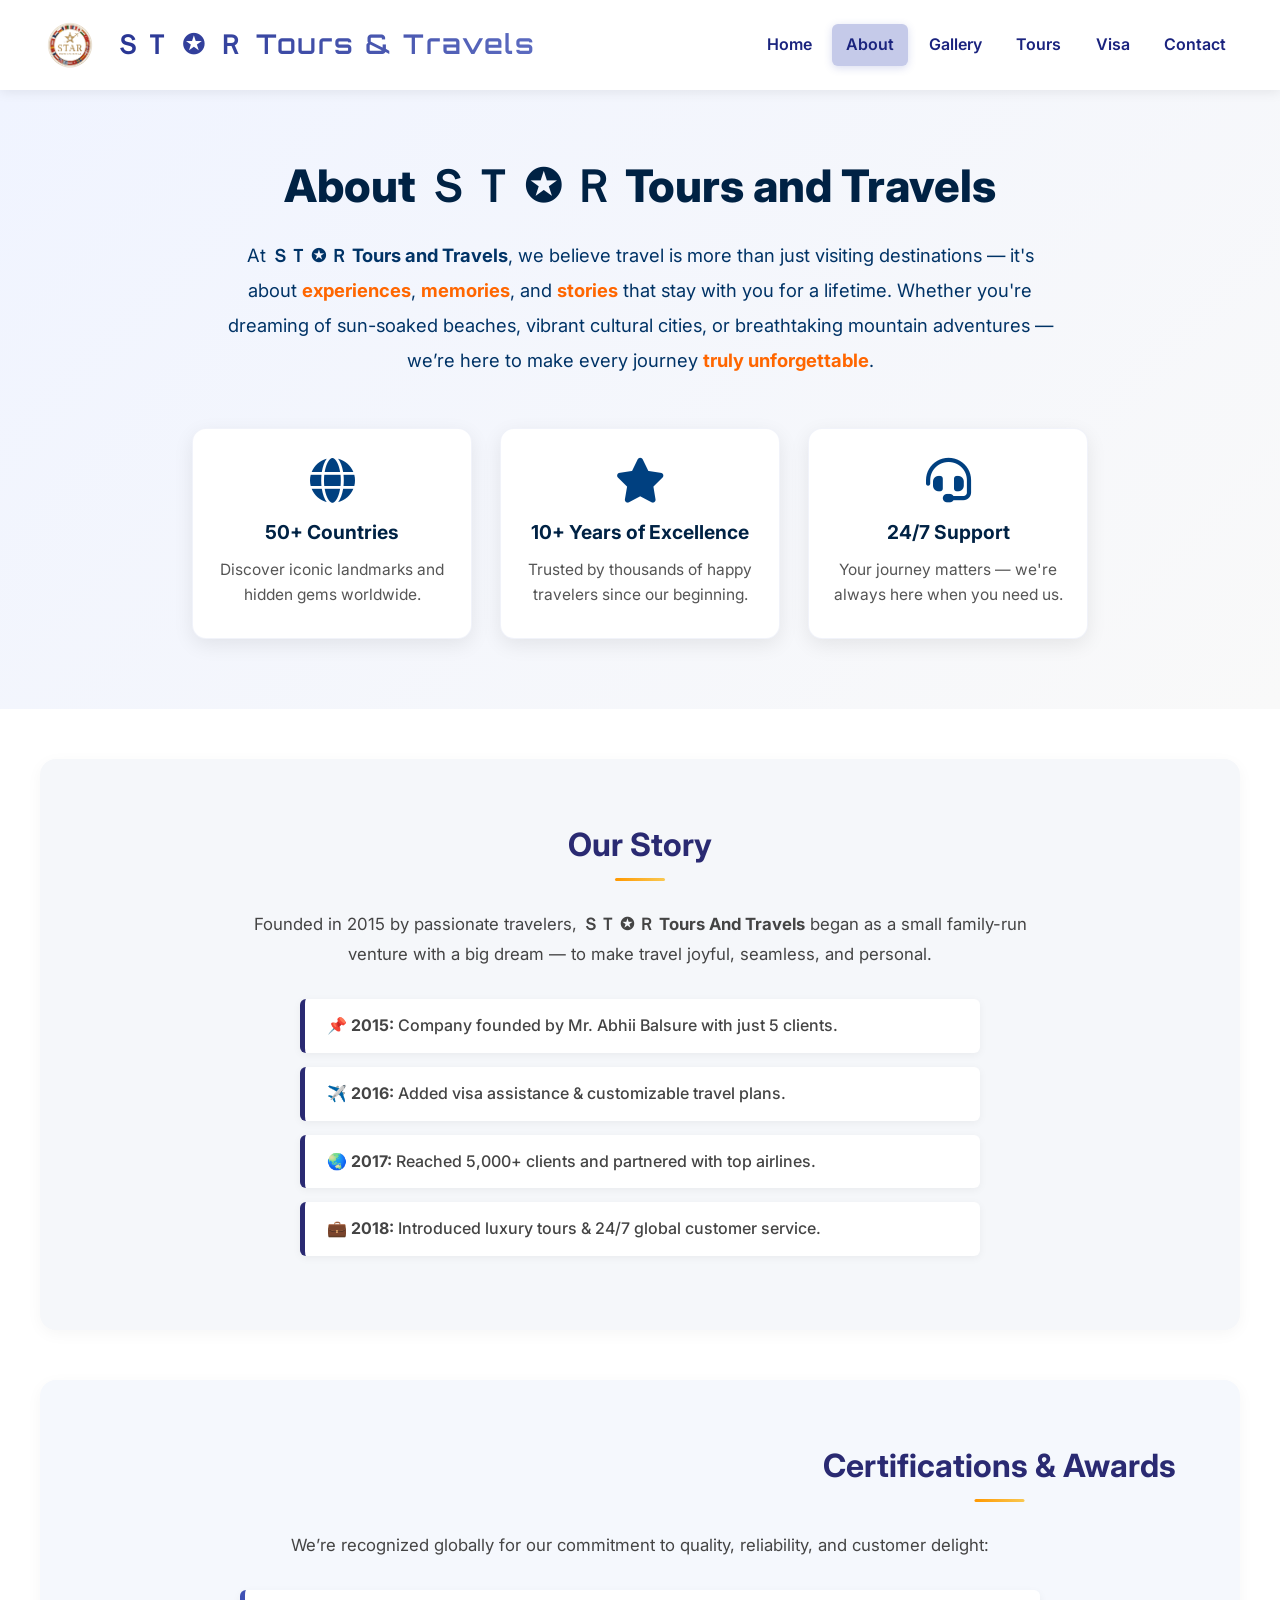
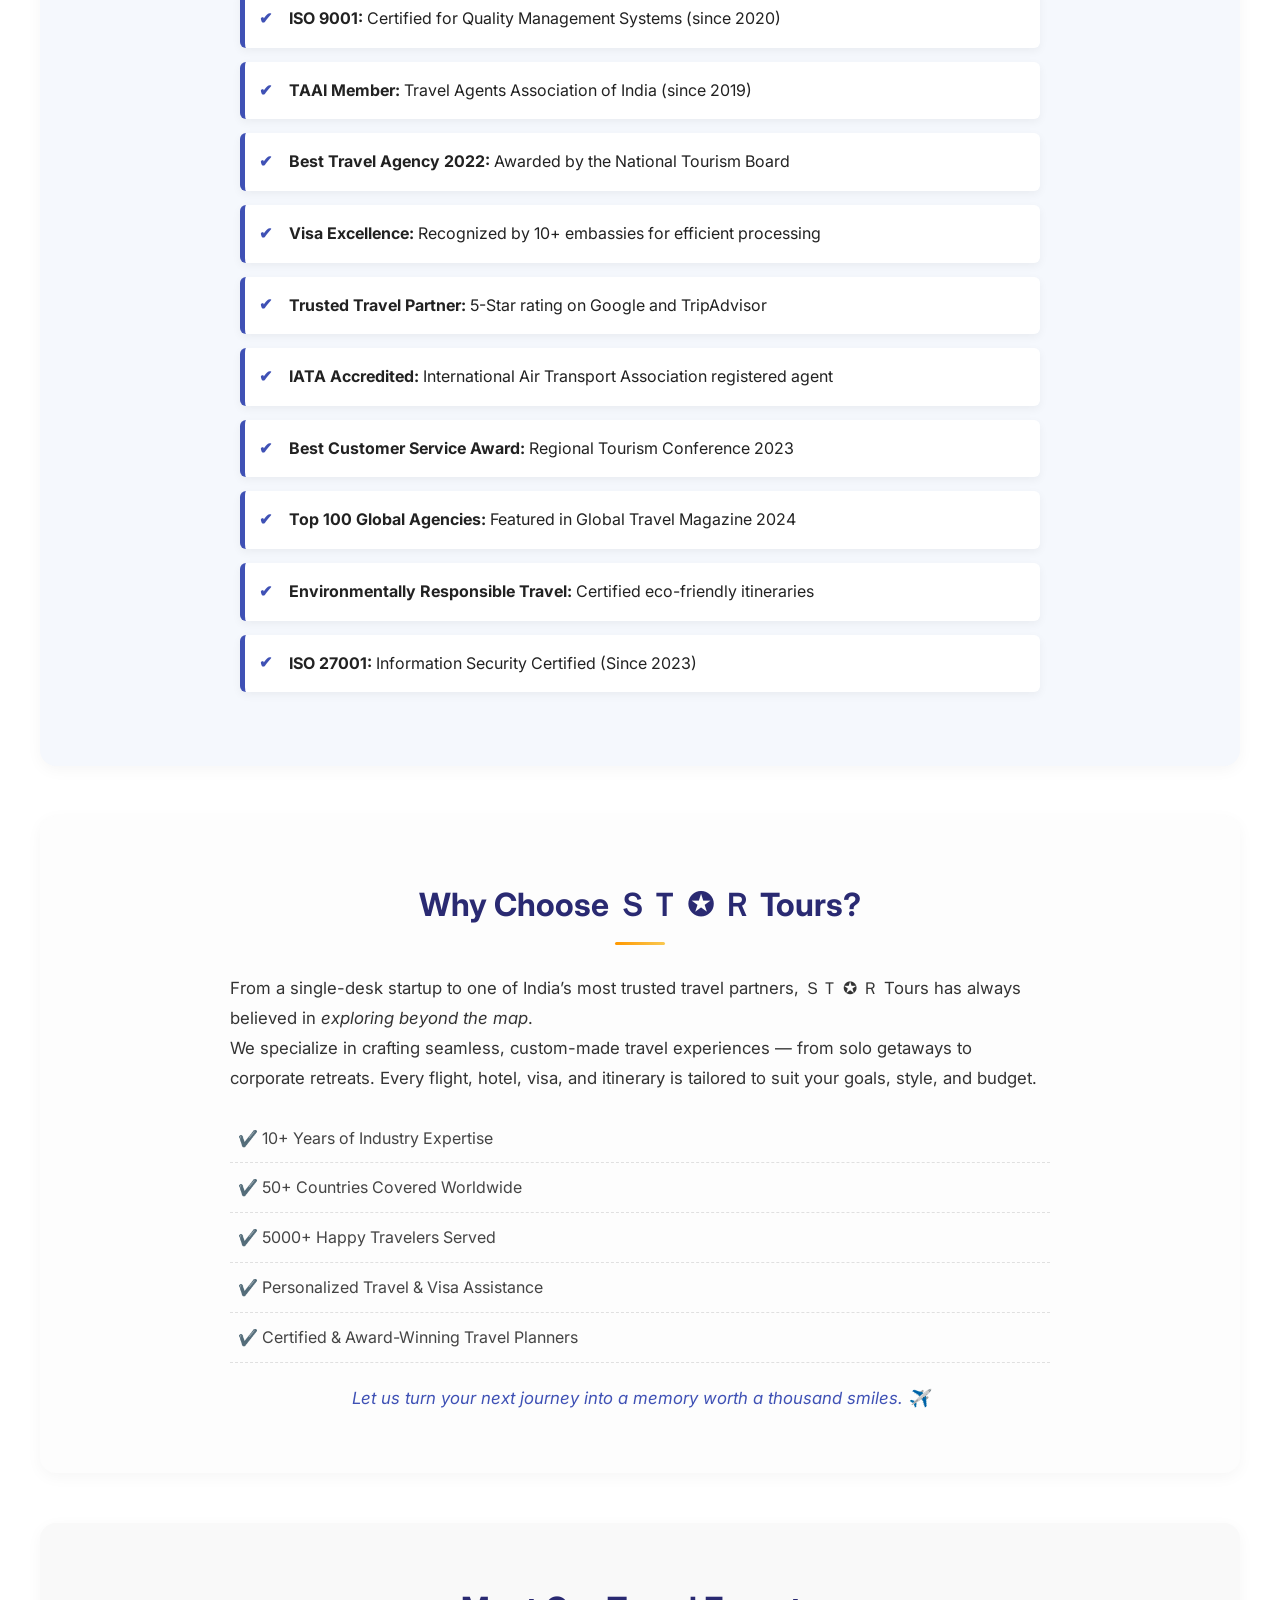
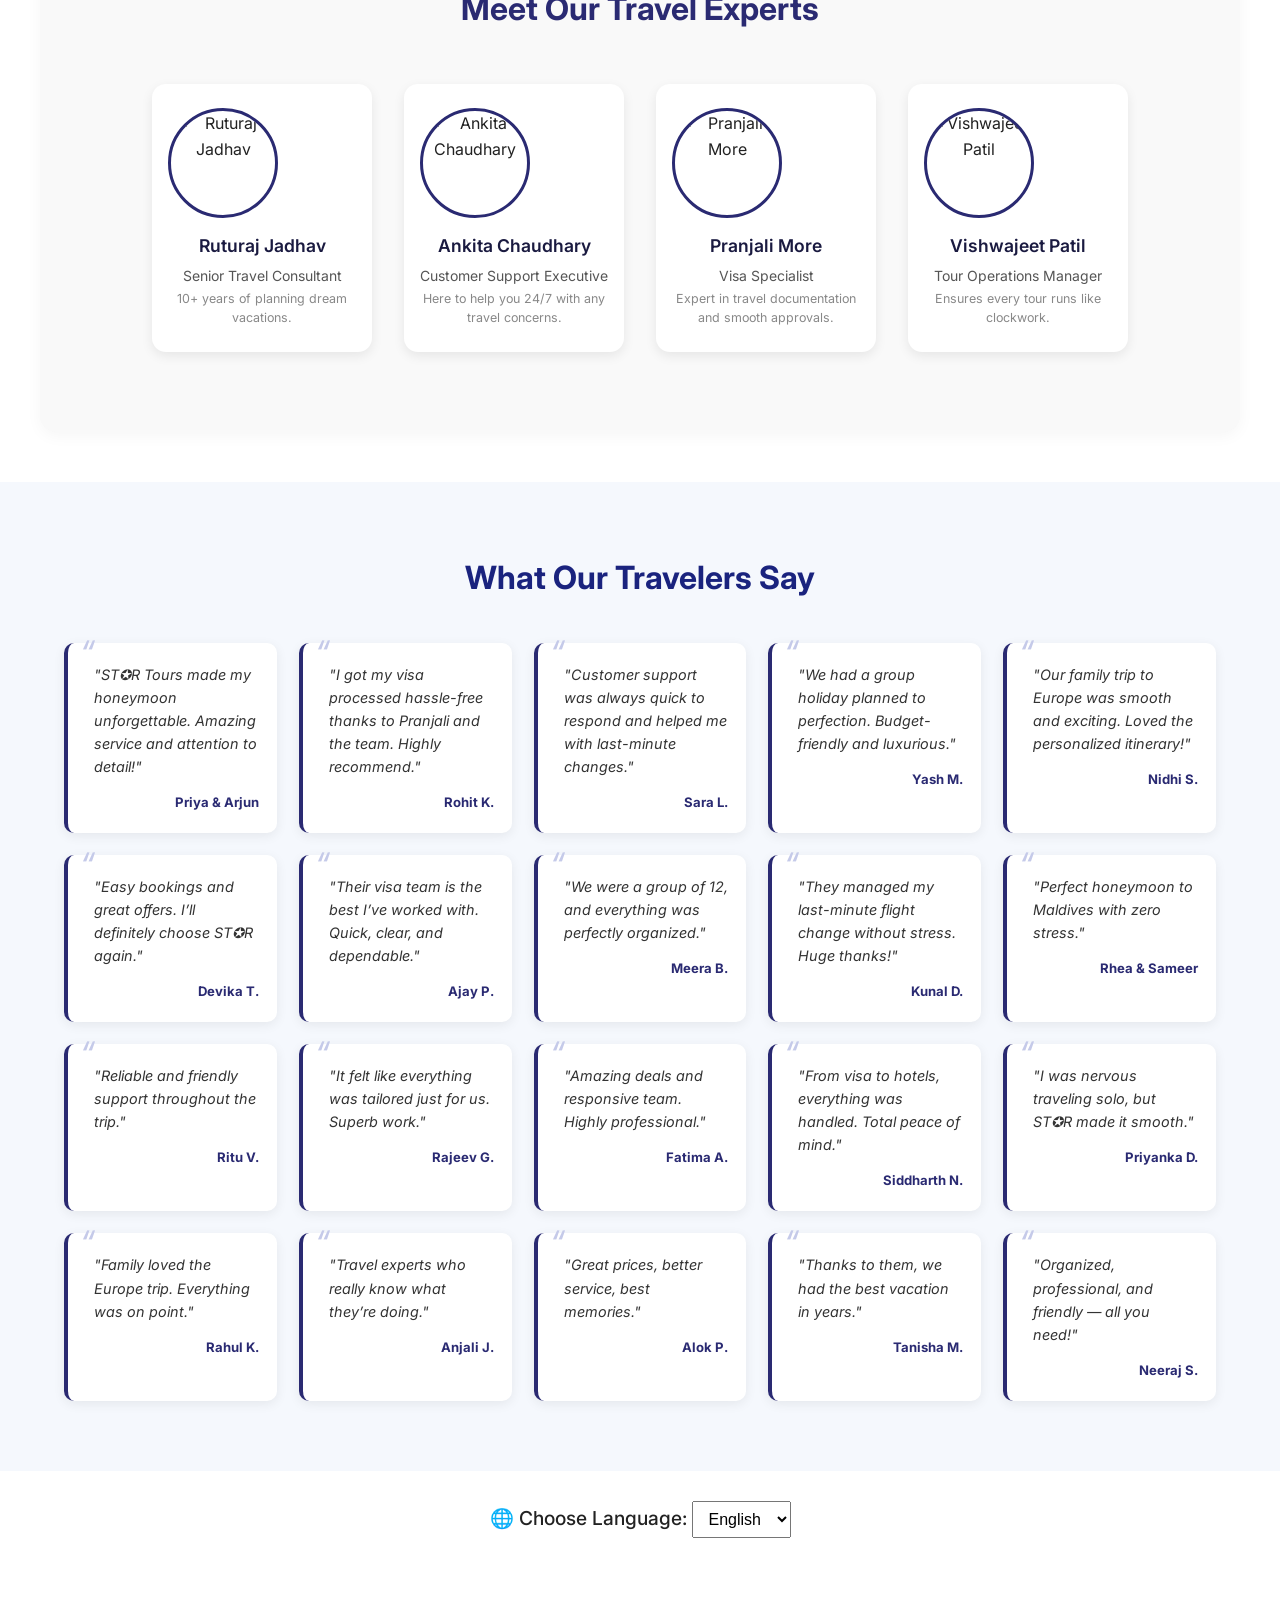
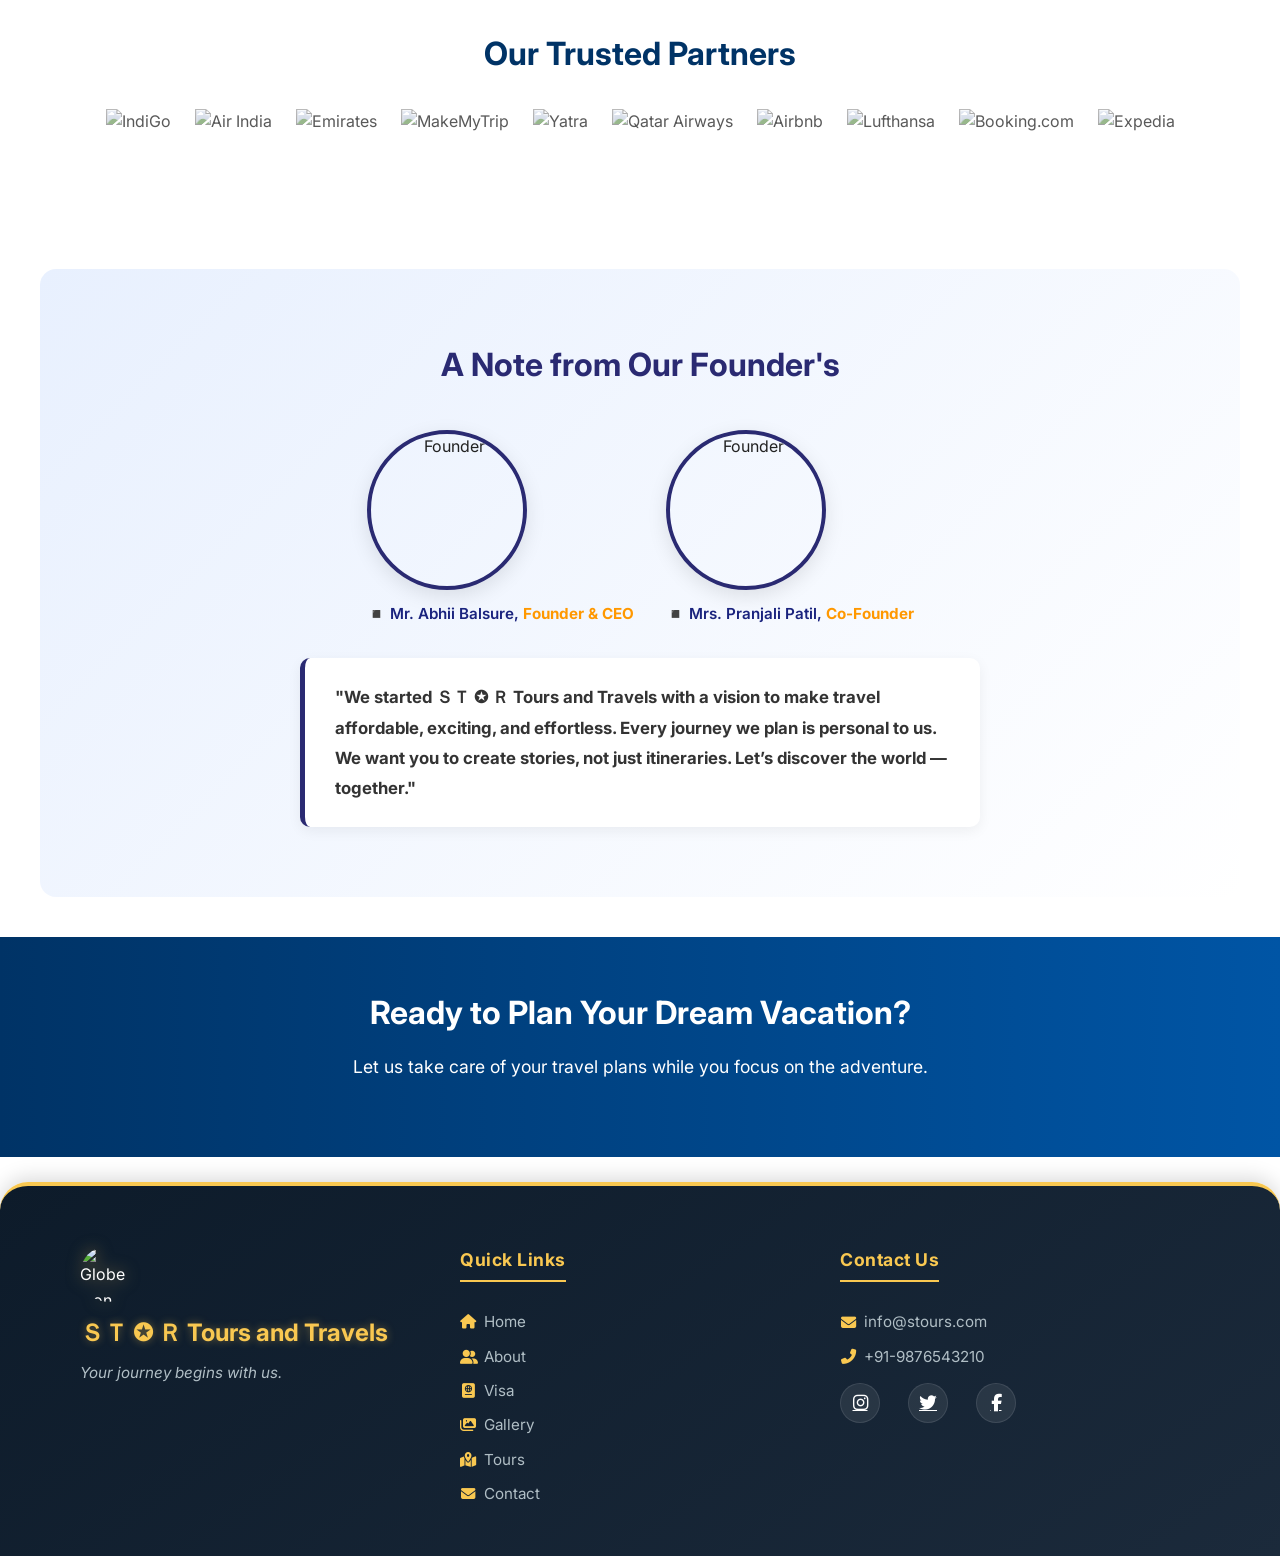
==== commit d11b48f6: "Fix: toggleDescription, trend buttons, visa success, carousel nav, button-in-anchor, alt texts, cont" ====
--- a/about.html
+++ b/about.html
@@ -26,14 +26,13 @@
       font-size: 14px;
     }
   </style>
-  <script src="booking.js"></script>
 </head>
 
 <body>
   <!-- -- Navigation Menu -- -->
   <nav class="navbar">
     <div class="brand">
-      <img loading="lazy" src="Logoo-removebg-preview.png" alt="STAR Tours Logo">
+      <img loading="lazy" src="Logo/Logoo.png" alt="STAR Tours Logo">
       <span class="brand-name">ＳＴ ✪ Ｒ Tours & Travels</span>
       <button class="hamburger" aria-label="Toggle menu">
         <span></span><span></span><span></span>
@@ -41,7 +40,7 @@
     </div>
 
     <ul class="nav-links" id="navbar-menu">
-      <li><a href="homepage.html">Home</a></li>
+      <li><a href="index.html">Home</a></li>
       <li><a href="about.html" class="active">About</a></li>
       <li><a href="gallery.html">Gallery</a></li>
       <li><a href="tours.html">Tours</a></li>
@@ -86,7 +85,7 @@
   <section class="story-section">
     <h2>Our Story</h2>
     <p class="intro">
-      Founded in 2018 by passionate travelers, <strong>ＳＴ ✪ Ｒ Tours And Travels</strong> began as a small family-run
+      Founded in 2015 by passionate travelers, <strong>ＳＴ ✪ Ｒ Tours And Travels</strong> began as a small family-run
       venture with a big dream — to make travel joyful, seamless, and personal.
     </p>
     <ul class="milestones">
@@ -144,7 +143,8 @@
     <div class="team-container">
       <div class="team-members">
         <div class="member">
-          <img loading="lazy" src="https://images.unsplash.com/photo-1519085360753-af0119f7cbe7?w=500&auto=format&fit=crop&q=60"
+          <img loading="lazy"
+            src="https://images.unsplash.com/photo-1519085360753-af0119f7cbe7?w=500&auto=format&fit=crop&q=60"
             alt="Ruturaj Jadhav" />
           <h3>Ruturaj Jadhav</h3>
           <p>Senior Travel Consultant<br><small>10+ years of planning dream vacations.</small></p>
@@ -157,7 +157,8 @@
           <p>Customer Support Executive<br><small>Here to help you 24/7 with any travel concerns.</small></p>
         </div>
         <div class="member">
-          <img loading="lazy" src="https://images.unsplash.com/photo-1752650735119-8929e5f7d1ec?w=500&auto=format&fit=crop&q=60"
+          <img loading="lazy"
+            src="https://images.unsplash.com/photo-1752650735119-8929e5f7d1ec?w=500&auto=format&fit=crop&q=60"
             alt="Pranjali More" />
           <h3>Pranjali More</h3>
           <p>Visa Specialist<br><small>Expert in travel documentation and smooth approvals.</small></p>
@@ -264,7 +265,7 @@
   <!-- Multilingual Support -->
   <section class="language-selector" style="text-align: center; padding: 30px 20px;">
     <label for="language" style="font-size: 1.2rem; font-weight: 500;">🌐 Choose Language: </label>
-    <select id="language" onchange="changeLanguage()" style="padding: 8px 12px; font-size: 1rem;">
+    <select id="language" style="padding: 8px 12px; font-size: 1rem;">
       <option value="en">English</option>
       <option value="hi">हिन्दी</option>
       <option value="mr">मराठी</option>
@@ -272,7 +273,7 @@
     </select>
   </section>
 
-  <!-- <div id="google_translate_element"></div> -->
+  <div id="google_translate_element" style="display:none;"></div>
   <script type="text/javascript">
     function googleTranslateElementInit() {
       new google.translate.TranslateElement({ pageLanguage: 'en' }, 'google_translate_element');
@@ -286,29 +287,32 @@
   <section class="partners-section">
     <h2>Our Trusted Partners</h2>
     <div class="partner-logos">
-      <img loading="lazy" src="https://th.bing.com/th/id/OIP.O5-jUv3ljtnVI-BJ4hxBlwHaFj?w=237&h=180&c=7&r=0&o=7&pid=1.7&rm=3"
+      <img loading="lazy"
+        src="https://th.bing.com/th/id/OIP.O5-jUv3ljtnVI-BJ4hxBlwHaFj?w=237&h=180&c=7&r=0&o=7&pid=1.7&rm=3"
         alt="IndiGo" />
-      <img loading="lazy" src="https://th.bing.com/th/id/OIP.S2eb0kizft-qAacUx38e8gHaEK?w=315&h=180&c=7&r=0&o=7&pid=1.7&rm=3"
+      <img loading="lazy"
+        src="https://th.bing.com/th/id/OIP.S2eb0kizft-qAacUx38e8gHaEK?w=315&h=180&c=7&r=0&o=7&pid=1.7&rm=3"
         alt="Air India" />
-      <img loading="lazy" src="https://th.bing.com/th/id/OIP.Ai0W6R48EHKVAtuOJcJeLAHaCH?w=324&h=99&c=7&r=0&o=7&pid=1.7&rm=3"
+      <img loading="lazy"
+        src="https://th.bing.com/th/id/OIP.Ai0W6R48EHKVAtuOJcJeLAHaCH?w=324&h=99&c=7&r=0&o=7&pid=1.7&rm=3"
         alt="Emirates" />
-      <img loading="lazy" src="https://th.bing.com/th/id/OIP.5Ac4BaWuhIQKeYsis4iOogHaD3?w=336&h=180&c=7&r=0&o=7&pid=1.7&rm=3"
+      <img loading="lazy"
+        src="https://th.bing.com/th/id/OIP.5Ac4BaWuhIQKeYsis4iOogHaD3?w=336&h=180&c=7&r=0&o=7&pid=1.7&rm=3"
         alt="MakeMyTrip" />
-      <img loading="lazy" src="https://th.bing.com/th/id/OIP.FvDv-QkRcHzqs3CNt_QvZAHaEL?w=259&h=180&c=7&r=0&o=7&pid=1.7&rm=3"
+      <img loading="lazy"
+        src="https://th.bing.com/th/id/OIP.FvDv-QkRcHzqs3CNt_QvZAHaEL?w=259&h=180&c=7&r=0&o=7&pid=1.7&rm=3"
         alt="Yatra" />
-      <img
-        src="https://th.bing.com/th/id/OIP.uL4C_BZo3kfVvS9aJCxv4gHaEo?w=271&h=180&c=7&r=0&o=7&pid=1.7&rm=3"
+      <img src="https://th.bing.com/th/id/OIP.uL4C_BZo3kfVvS9aJCxv4gHaEo?w=271&h=180&c=7&r=0&o=7&pid=1.7&rm=3"
         alt="Qatar Airways" />
-      <img
-        src="https://th.bing.com/th/id/OIP.9rLBPExIW-Fslq68dBZGQAHaE8?w=267&h=180&c=7&r=0&o=7&pid=1.7&rm=3"
+      <img src="https://th.bing.com/th/id/OIP.9rLBPExIW-Fslq68dBZGQAHaE8?w=267&h=180&c=7&r=0&o=7&pid=1.7&rm=3"
         alt="Airbnb" />
-      <img
-        src="https://th.bing.com/th/id/OIP.KF5zgowH-D-qfXfSa5xePQHaBR?w=308&h=62&c=7&r=0&o=7&pid=1.7&rm=3"
+      <img src="https://th.bing.com/th/id/OIP.KF5zgowH-D-qfXfSa5xePQHaBR?w=308&h=62&c=7&r=0&o=7&pid=1.7&rm=3"
         alt="Lufthansa" />
       <img
         src="https://encrypted-tbn0.gstatic.com/images?q=tbn:ANd9GcSXCCV1PG062mBXxk551Aw5vE5sCk8_fabCvjdO5EqW5XO8vgWFtD0QayBFOLpIZILCijw&usqp=CAU"
         alt="Booking.com" />
-      <img loading="lazy" src="https://th.bing.com/th/id/OIP.a9g1T691aPYYGLQklyXPYQHaD4?w=314&h=180&c=7&r=0&o=7&pid=1.7&rm=3"
+      <img loading="lazy"
+        src="https://th.bing.com/th/id/OIP.a9g1T691aPYYGLQklyXPYQHaD4?w=314&h=180&c=7&r=0&o=7&pid=1.7&rm=3"
         alt="Expedia" />
     </div>
   </section>
@@ -319,15 +323,15 @@
     <h2>A Note from Our Founder's </h2>
     <div class="founder-content">
       <div class="founder-info">
-        <img loading="lazy" src="https://images.unsplash.com/photo-1556157382-97eda2d62296?w=500&auto=format&fit=crop&q=60"
-          alt="Founder">
+        <img loading="lazy"
+          src="https://images.unsplash.com/photo-1556157382-97eda2d62296?w=500&auto=format&fit=crop&q=60" alt="Founder">
         <p class="founder-name">
           ◾ Mr. Abhii Balsure, <span><strong>Founder & CEO</strong></span>
         </p>
       </div>
       <div class="founder-info">
-        <img loading="lazy" src="https://images.unsplash.com/photo-1544005313-94ddf0286df2?w=500&auto=format&fit=crop&q=60"
-          alt="Founder">
+        <img loading="lazy"
+          src="https://images.unsplash.com/photo-1544005313-94ddf0286df2?w=500&auto=format&fit=crop&q=60" alt="Founder">
         <p class="founder-name">
           ◾ Mrs. Pranjali Patil, <span><strong>Co-Founder</strong> </span>
         </p>
@@ -363,7 +367,7 @@
 
     <div class="footer-section center">
       <h4>Quick Links</h4>
-      <a href="homepage.html"><i class="fas fa-home"></i> Home</a>
+      <a href="index.html"><i class="fas fa-home"></i> Home</a>
       <a href="about.html"><i class="fas fa-user-friends"></i> About</a>
       <a href="visa.html"><i class="fas fa-passport"></i> Visa</a>
       <a href="gallery.html"><i class="fas fa-images"></i> Gallery</a>
@@ -384,18 +388,7 @@
     </div>
   </footer>
 
-  <script>
-    // Mobile menu toggle
-    const hamburger = document.querySelector('.hamburger');
-    const navLinks = document.querySelector('.nav-links');
-    
-    if (hamburger && navLinks) {
-      hamburger.addEventListener('click', () => {
-        navLinks.classList.toggle('open');
-        hamburger.classList.toggle('active');
-      });
-    }
-  </script>
+  <script src="navbar.js"></script>
 </body>
 
-</html>
+</html>
--- a/shared.css
+++ b/shared.css
@@ -1,10 +1,10 @@
+@import url('https://fonts.googleapis.com/css2?family=Orbitron:wght@600&family=Inter:wght@400;500;600;700&display=swap');
+
 /* ============================================================
    SHARED.CSS — ST★R Tours & Travels
    Common styles used across ALL pages.
    Import this before any page-specific CSS.
    ============================================================ */
-
-@import url('https://fonts.googleapis.com/css2?family=Orbitron:wght@600&family=Inter:wght@400;500;600;700&display=swap');
 
 /* ---- Reset & Base ---- */
 *, *::before, *::after {
@@ -43,8 +43,9 @@
   font-family: 'Inter', 'Segoe UI', sans-serif;
   background-color: var(--bg-white);
   color: var(--text-dark);
-  overflow-x: hidden;
   line-height: 1.6;
+  /* NOTE: overflow-x hidden is NOT set here — it breaks position:sticky navbar.
+     Instead we clip overflow on a wrapper or use clip-path if needed. */
 }
 
 img {
@@ -577,12 +578,32 @@
   border-radius: 2px;
 }
 
-.section-subtitle {
-  text-align: center;
-  color: var(--text-mid);
-  font-size: 1.05rem;
-  margin-bottom: 40px;
-  max-width: 600px;
-  margin-left: auto;
-  margin-right: auto;
-}
+
+/* ============================================================
+   ULTRA-MOBILE SUPPORT (Fixed everything for all devices)
+   ============================================================ */
+@media (max-width: 400px) {
+  .brand-name {
+    font-size: 0.85rem !important; /* Prevents text wrap on small phones */
+    letter-spacing: 0.5px;
+  }
+  .navbar .brand img {
+    width: 38px !important;
+    height: 38px !important;
+  }
+  .navbar {
+    padding: 0.5rem 1rem !important;
+  }
+  .footer {
+    padding: 30px 15px !important;
+  }
+  .footer-section.left span {
+    font-size: 1.1rem !important;
+  }
+}
+
+@media (max-width: 320px) {
+  .brand-name {
+    display: none; /* Only show logo on VERY small devices for aesthetics */
+  }
+}
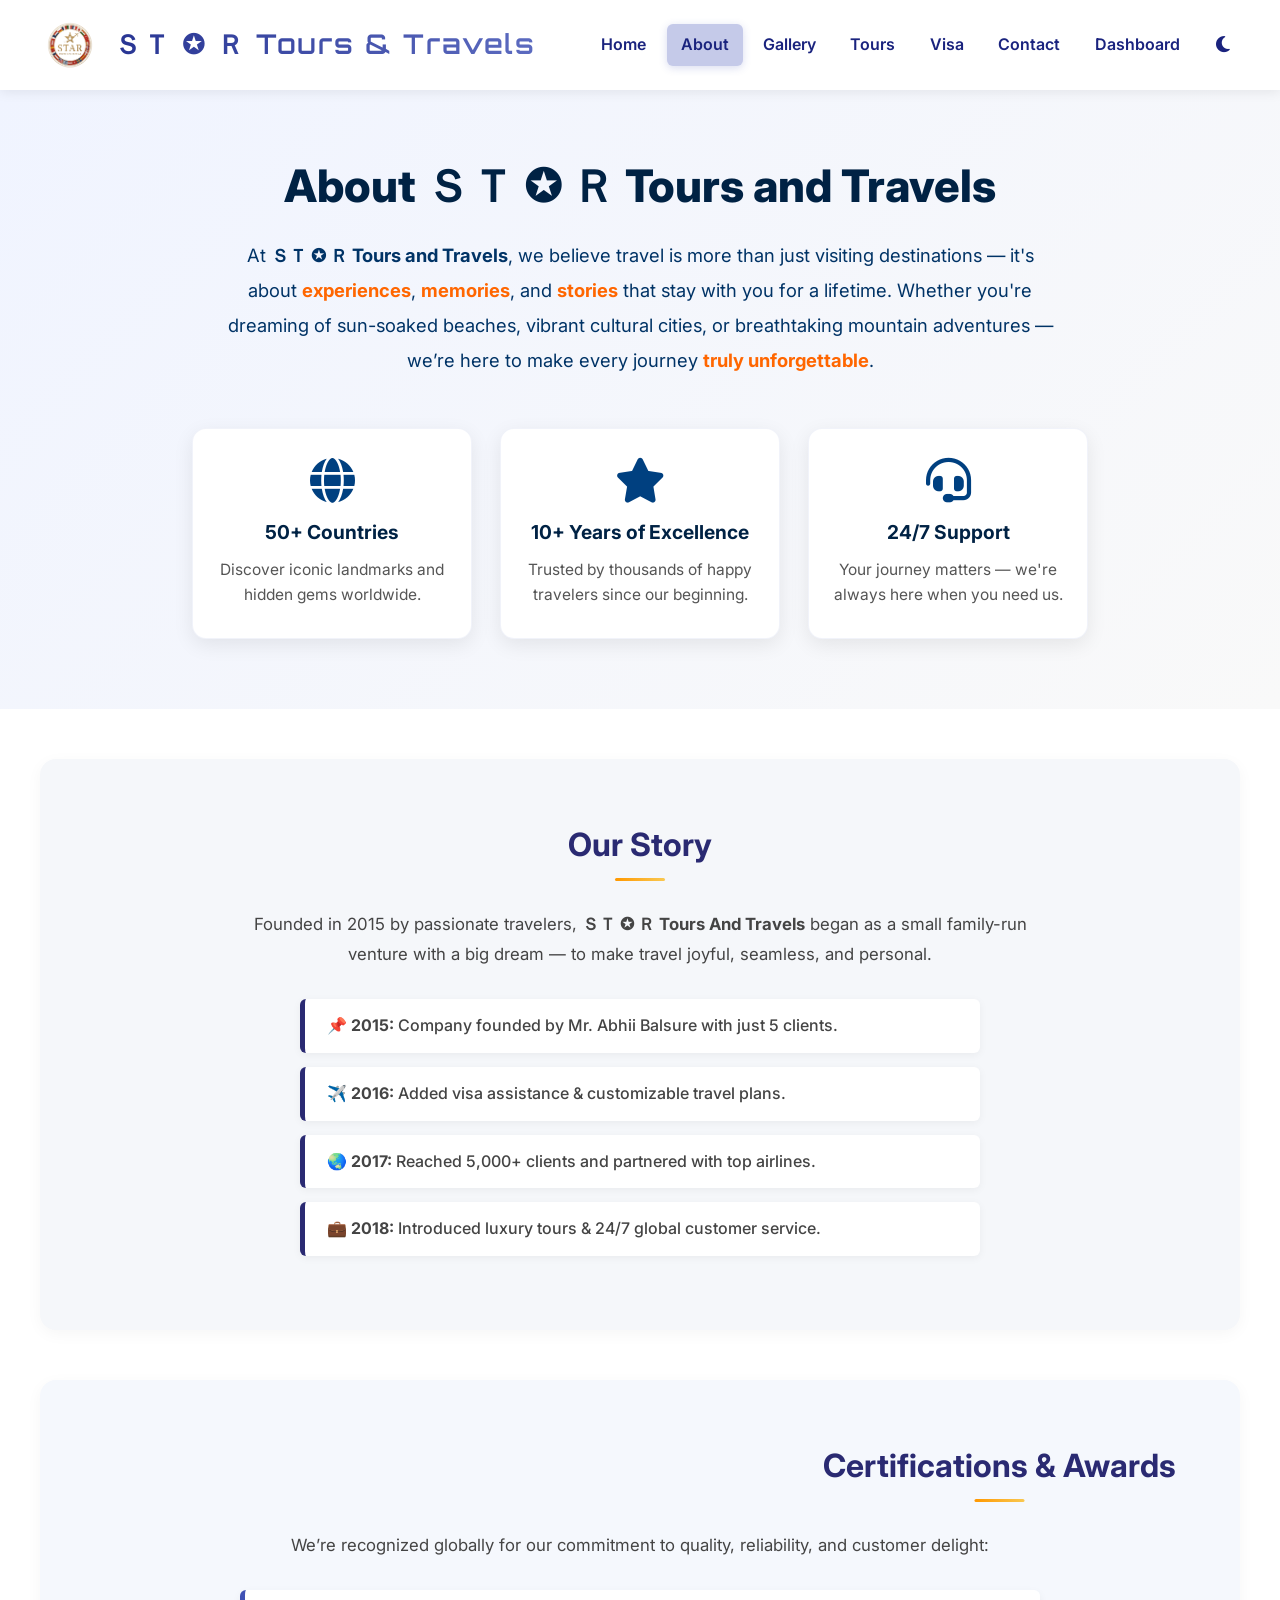
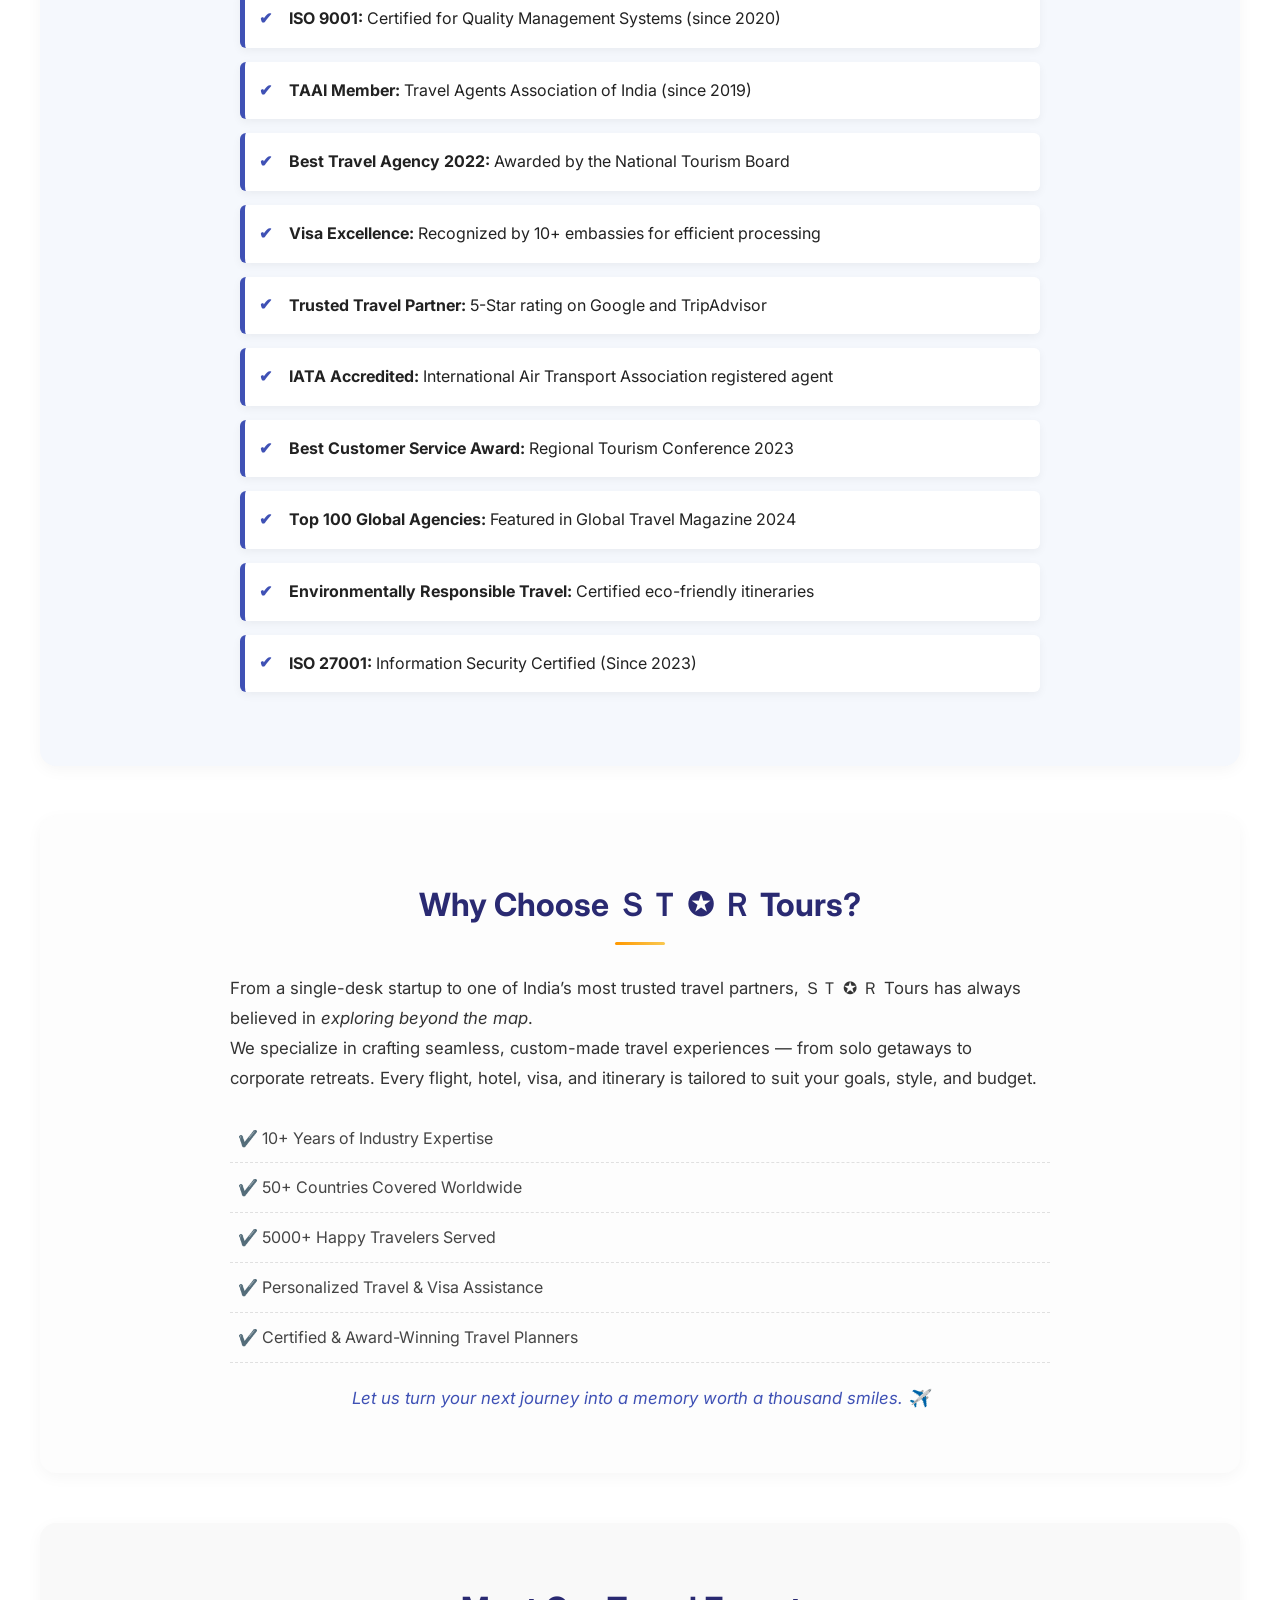
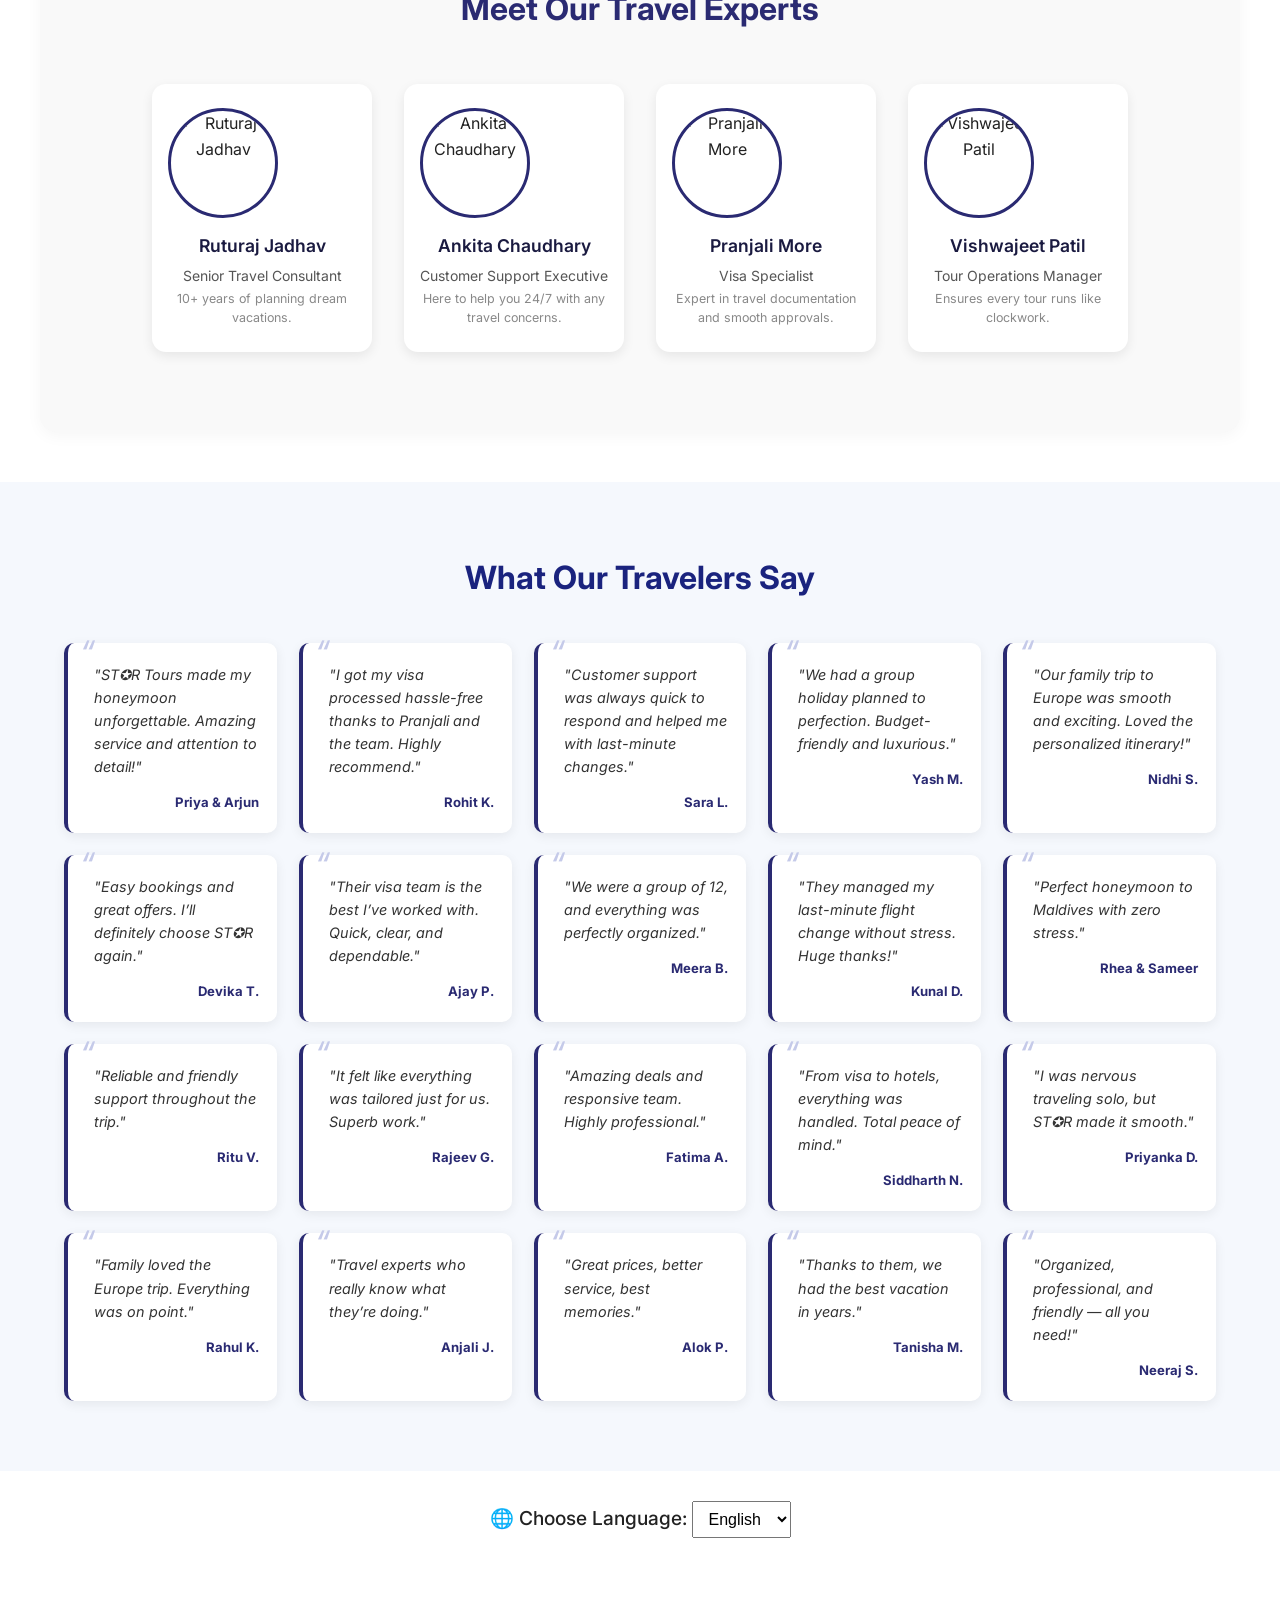
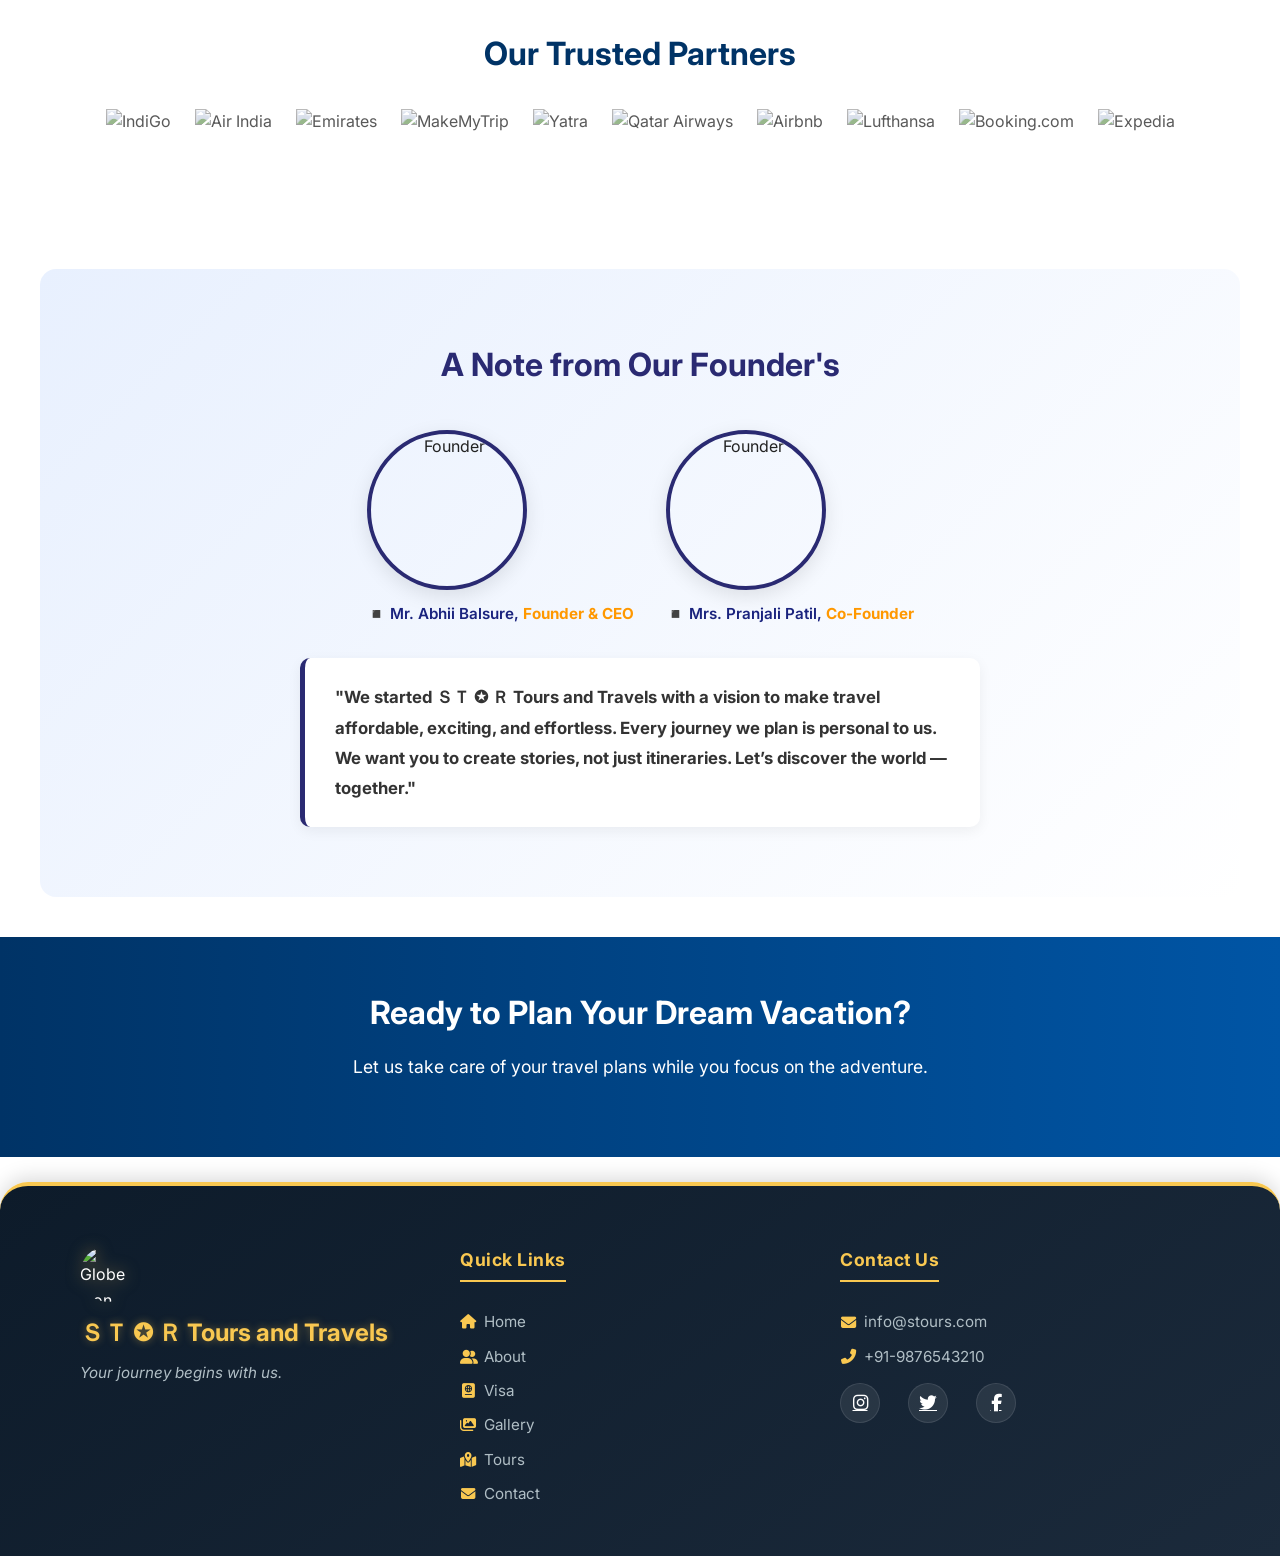
==== commit 4ce5360b: "Add dashboard, dark mode, wishlist, search/filter, reviews, pricing calendar" ====
--- a/about.html
+++ b/about.html
@@ -46,6 +46,8 @@
       <li><a href="tours.html">Tours</a></li>
       <li><a href="visa.html">Visa</a></li>
       <li><a href="contact.html">Contact</a></li>
+      <li><a href="dashboard.html">Dashboard</a></li>
+      <li><button class="dark-toggle" id="darkModeToggle" aria-label="Toggle dark mode"><i class="fas fa-moon"></i></button></li>
     </ul>
   </nav>
 
--- a/shared.css
+++ b/shared.css
@@ -23,8 +23,11 @@
   --text-dark:      #222;
   --text-mid:       #444;
   --text-light:     #777;
+  --bg-card:        #ffffff;
   --bg-white:       #ffffff;
   --bg-light:       #f5f7fa;
+  --bg-page:        #ffffff;
+  --border-light:   rgba(0,0,0,0.08);
   --shadow-sm:      0 4px 8px rgba(0,0,0,0.08);
   --shadow-md:      0 8px 20px rgba(0,0,0,0.12);
   --shadow-lg:      0 16px 40px rgba(0,0,0,0.16);
@@ -35,17 +38,95 @@
   --navbar-h:       90px;
 }
 
+body.dark-mode {
+  --primary:        #4fc3f7;
+  --primary-mid:    #29b6f6;
+  --primary-light:  #81d4fa;
+  --accent:         #ffa726;
+  --accent-dark:    #fb8c00;
+  --gold:           #ffd54f;
+  --text-dark:      #e0e0e0;
+  --text-mid:       #bdbdbd;
+  --text-light:     #999;
+  --bg-card:        #1e2a3a;
+  --bg-white:       #121820;
+  --bg-light:       #1a2330;
+  --bg-page:        #0d1520;
+  --border-light:   rgba(255,255,255,0.08);
+  --shadow-sm:      0 4px 8px rgba(0,0,0,0.3);
+  --shadow-md:      0 8px 20px rgba(0,0,0,0.4);
+  --shadow-lg:      0 16px 40px rgba(0,0,0,0.5);
+}
+
 html {
   scroll-behavior: smooth;
 }
 
 body {
   font-family: 'Inter', 'Segoe UI', sans-serif;
-  background-color: var(--bg-white);
+  background-color: var(--bg-page);
   color: var(--text-dark);
   line-height: 1.6;
+  transition: background-color var(--transition), color var(--transition);
   /* NOTE: overflow-x hidden is NOT set here — it breaks position:sticky navbar.
      Instead we clip overflow on a wrapper or use clip-path if needed. */
+}
+
+/* Dark mode overrides for common elements */
+body.dark-mode .navbar {
+  background-color: var(--bg-card);
+  box-shadow: 0 2px 12px rgba(0,0,0,0.3);
+}
+
+body.dark-mode .nav-links li a {
+  color: var(--text-dark);
+}
+
+body.dark-mode .nav-links li a:hover {
+  background-color: rgba(79, 195, 247, 0.15);
+  color: var(--primary);
+}
+
+body.dark-mode .nav-links li a.active {
+  background-color: rgba(79, 195, 247, 0.2);
+  color: var(--primary);
+}
+
+body.dark-mode .hamburger span {
+  background-color: var(--text-dark);
+}
+
+body.dark-mode .footer {
+  background: linear-gradient(145deg, #0a121c 0%, #121820 100%);
+}
+
+body.dark-mode .tour,
+body.dark-mode .adventure-card,
+body.dark-mode .card,
+body.dark-mode .trend-card,
+body.dark-mode .destination-card,
+body.dark-mode .booking-container,
+body.dark-mode .visa-form,
+body.dark-mode .contact-form {
+  background-color: var(--bg-card) !important;
+  border-color: var(--border-light) !important;
+}
+
+body.dark-mode .budget {
+  background: linear-gradient(135deg, #1a2330, #1e2a3a) !important;
+  border-left-color: var(--primary) !important;
+  color: var(--text-mid) !important;
+}
+
+body.dark-mode .tour > p,
+body.dark-mode .adventure-card h4,
+body.dark-mode .budget ul li,
+body.dark-mode .features .card p {
+  color: var(--text-mid) !important;
+}
+
+body.dark-mode .features .card {
+  background: var(--bg-card) !important;
 }
 
 img {
@@ -184,6 +265,29 @@
   background-color: #c5cae9;
   color: var(--primary-light);
   box-shadow: 0 2px 8px rgba(63, 81, 181, 0.2);
+}
+
+/* Dark Mode Toggle */
+.dark-toggle {
+  background: none;
+  border: none;
+  cursor: pointer;
+  padding: 8px 10px;
+  border-radius: 50%;
+  color: var(--primary-light);
+  font-size: 1.15rem;
+  transition: all var(--transition);
+  margin-left: 6px;
+}
+.dark-toggle:hover {
+  background: rgba(63, 81, 181, 0.1);
+  transform: rotate(20deg);
+}
+body.dark-mode .dark-toggle {
+  color: var(--primary);
+}
+body.dark-mode .dark-toggle:hover {
+  background: rgba(79, 195, 247, 0.15);
 }
 
 /* Hamburger */
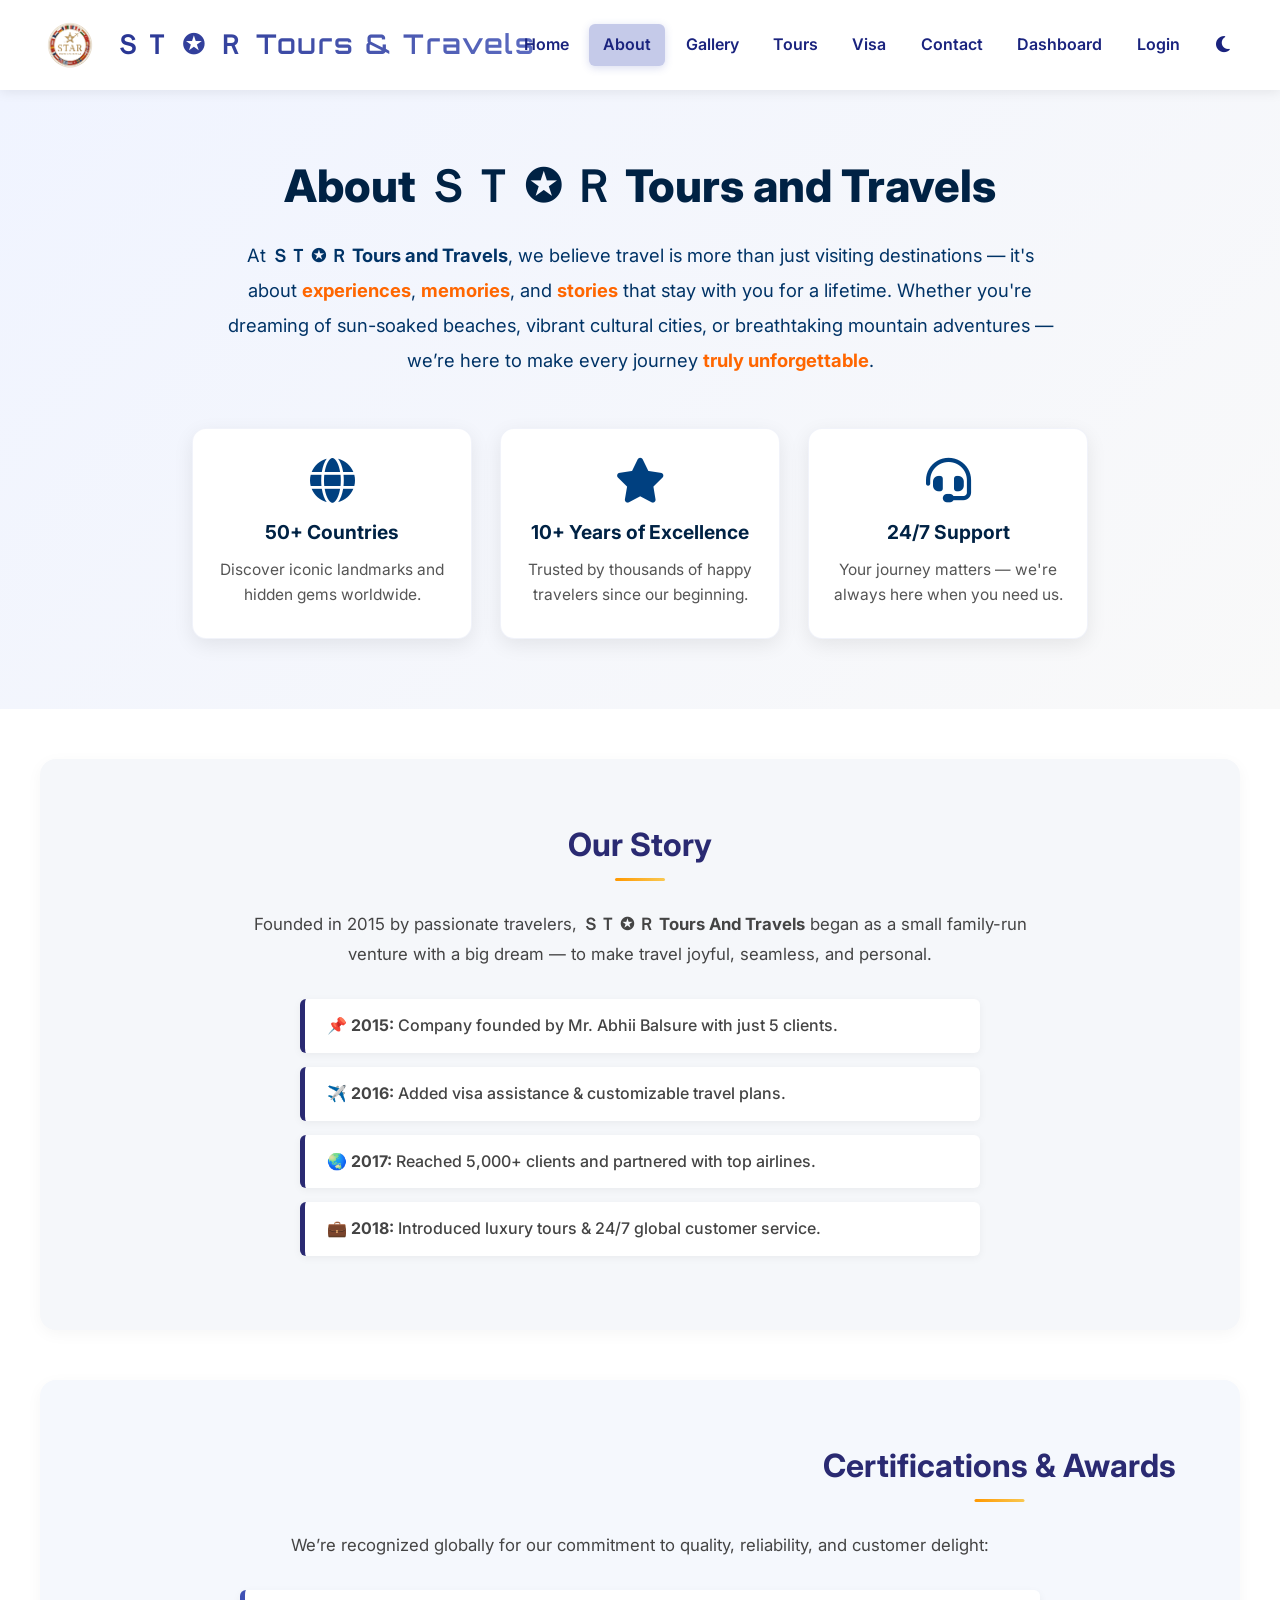
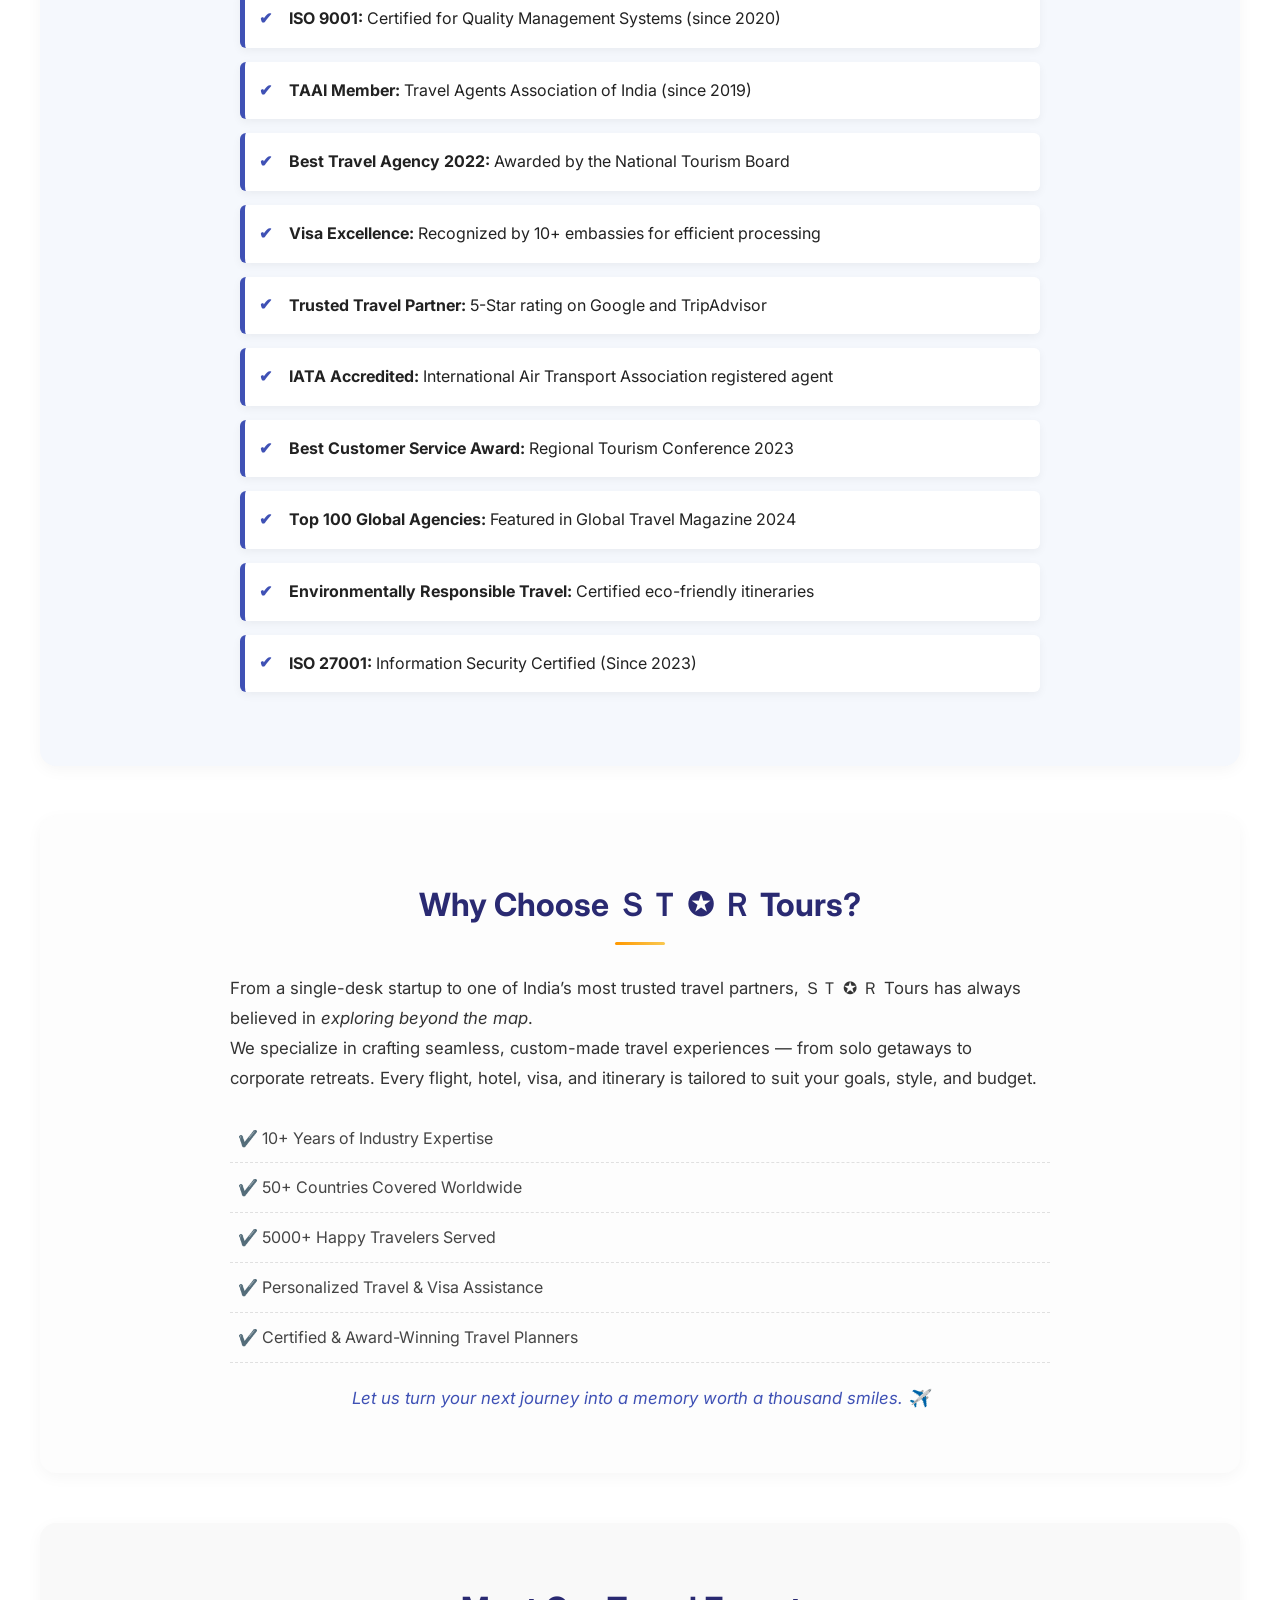
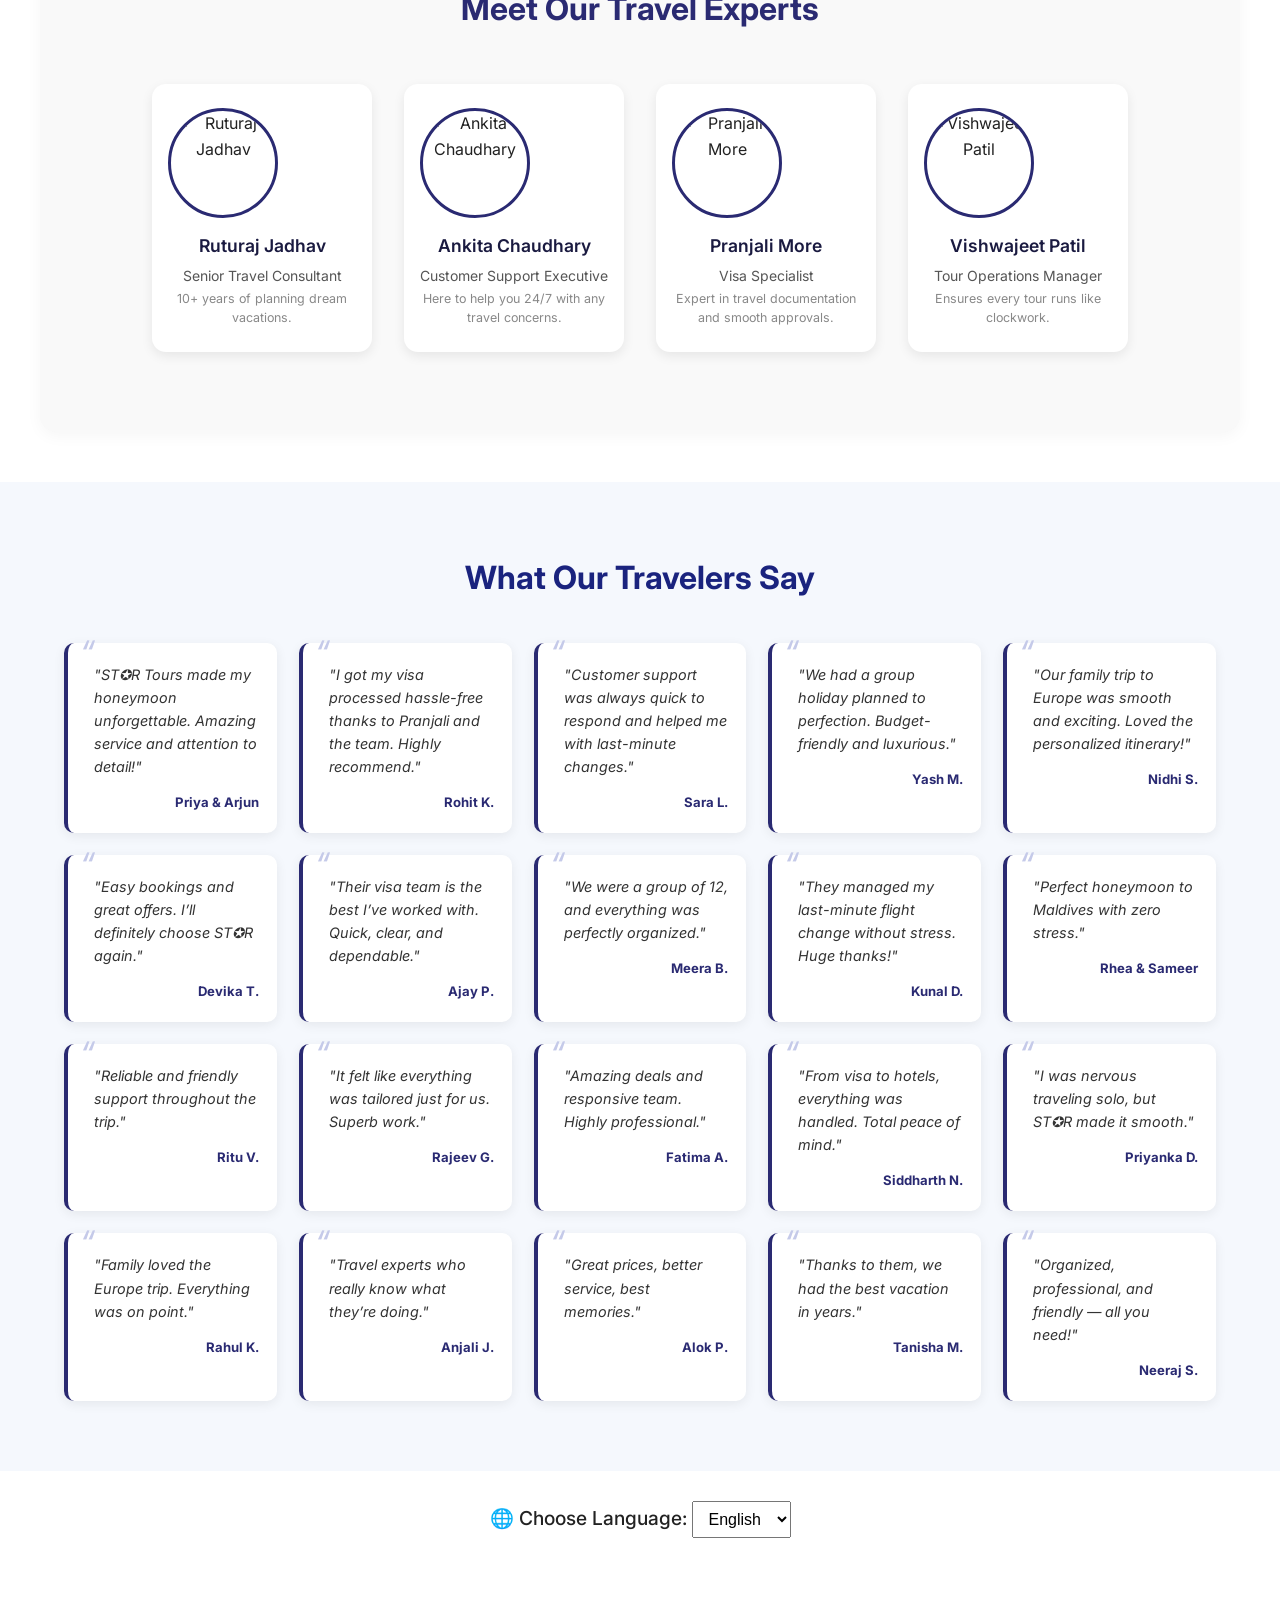
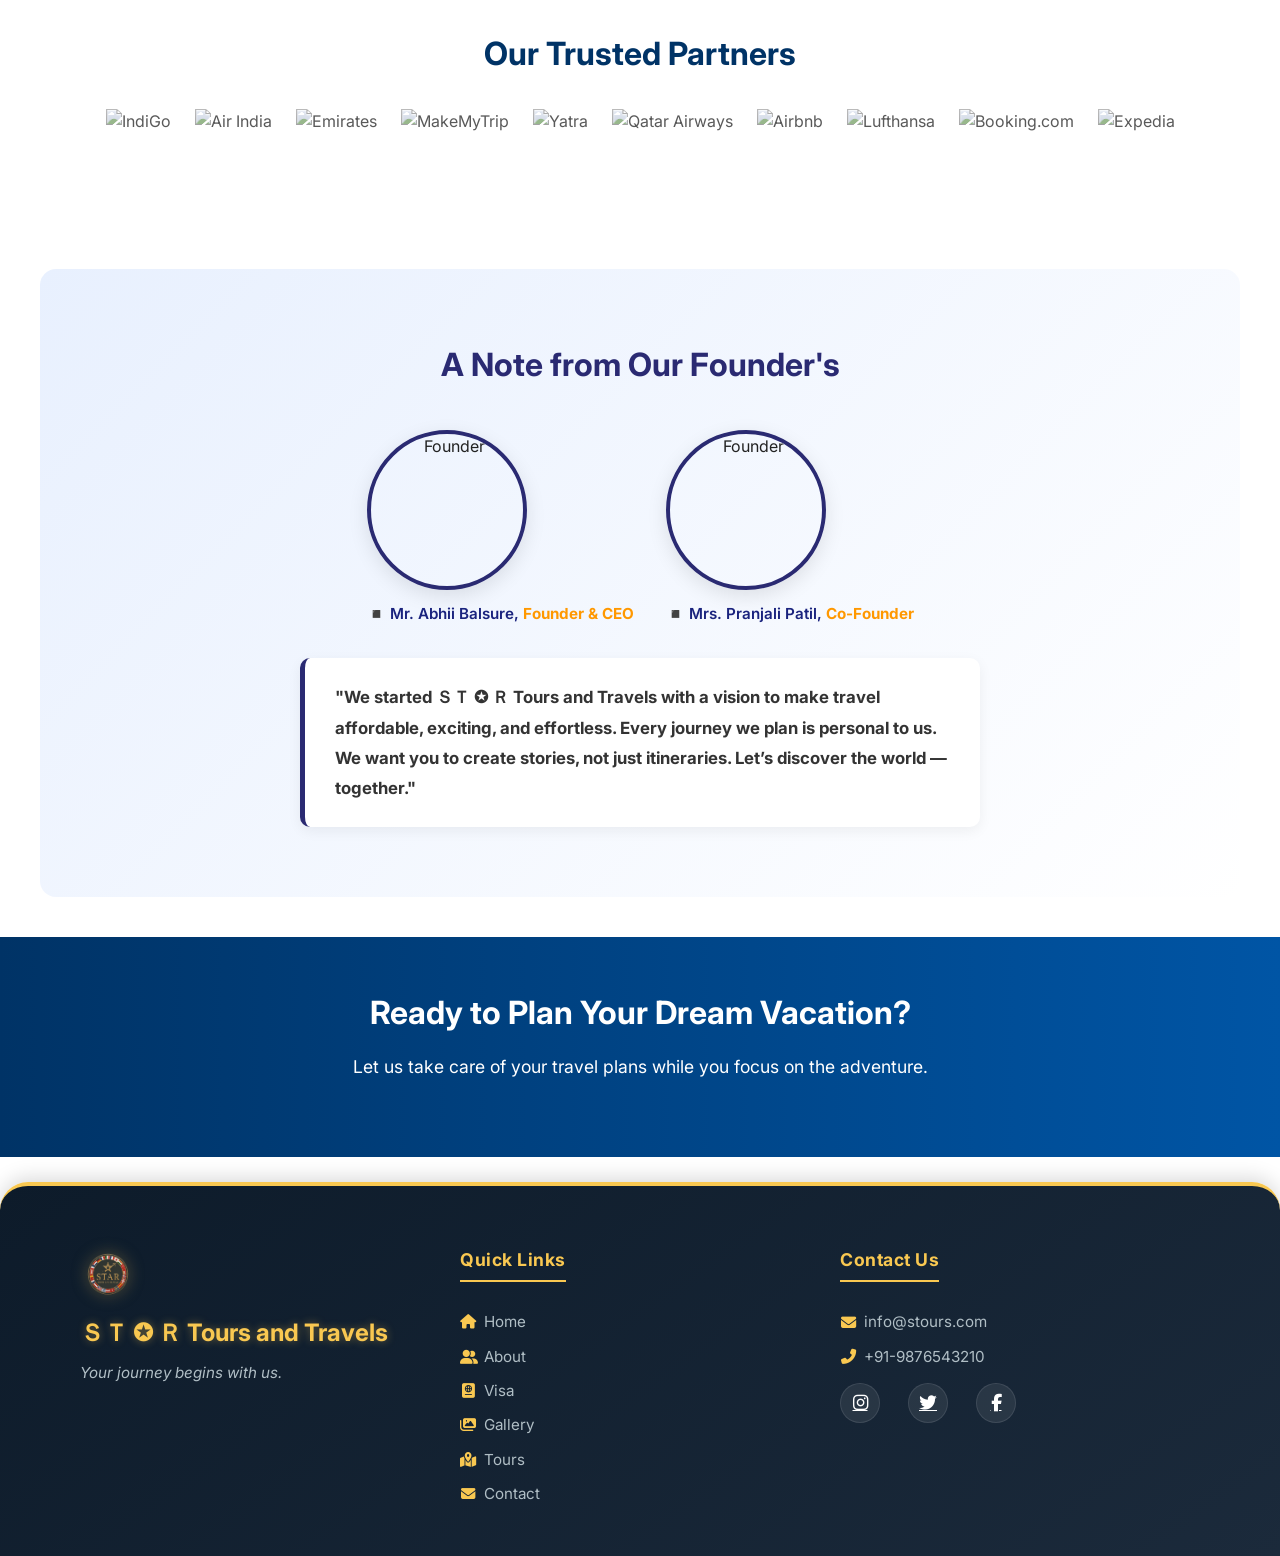
==== commit 9b062b63: "Replace Node backend with Python Flask + MongoDB, add auth page and launcher" ====
--- a/about.html
+++ b/about.html
@@ -30,26 +30,7 @@
 
 <body>
   <!-- -- Navigation Menu -- -->
-  <nav class="navbar">
-    <div class="brand">
-      <img loading="lazy" src="Logo/Logoo.png" alt="STAR Tours Logo">
-      <span class="brand-name">ＳＴ ✪ Ｒ Tours & Travels</span>
-      <button class="hamburger" aria-label="Toggle menu">
-        <span></span><span></span><span></span>
-      </button>
-    </div>
-
-    <ul class="nav-links" id="navbar-menu">
-      <li><a href="index.html">Home</a></li>
-      <li><a href="about.html" class="active">About</a></li>
-      <li><a href="gallery.html">Gallery</a></li>
-      <li><a href="tours.html">Tours</a></li>
-      <li><a href="visa.html">Visa</a></li>
-      <li><a href="contact.html">Contact</a></li>
-      <li><a href="dashboard.html">Dashboard</a></li>
-      <li><button class="dark-toggle" id="darkModeToggle" aria-label="Toggle dark mode"><i class="fas fa-moon"></i></button></li>
-    </ul>
-  </nav>
+  <div id="navbar-placeholder"></div>
 
   <!-- About Section -->
   <section class="about-section">
@@ -360,37 +341,9 @@
   <br>
 
   <!-- Enhanced Footer -->
-  <footer class="footer">
-    <div class="footer-section left">
-      <img loading="lazy" src="https://cdn-icons-png.flaticon.com/512/201/201623.png" alt="Globe Icon" />
-      <span>ＳＴ ✪ Ｒ Tours and Travels</span>
-      <p>Your journey begins with us.</p>
-    </div>
-
-    <div class="footer-section center">
-      <h4>Quick Links</h4>
-      <a href="index.html"><i class="fas fa-home"></i> Home</a>
-      <a href="about.html"><i class="fas fa-user-friends"></i> About</a>
-      <a href="visa.html"><i class="fas fa-passport"></i> Visa</a>
-      <a href="gallery.html"><i class="fas fa-images"></i> Gallery</a>
-      <a href="tours.html"><i class="fas fa-map-marked-alt"></i> Tours</a>
-      <a href="contact.html"><i class="fas fa-envelope"></i> Contact</a>
-    </div>
-
-    <div class="footer-section right">
-      <h4>Contact Us</h4>
-      <p><i class="fas fa-envelope"></i> info@stours.com</p>
-      <p><i class="fas fa-phone-alt"></i> +91-9876543210</p>
-      <div class="socials">
-        <a href="https://instagram.com/abhi_balsure_033" target="_blank" title="Instagram"><i
-            class="fab fa-instagram"></i></a><br>
-        <a href="https://twitter.com" target="_blank" title="Twitter"><i class="fab fa-twitter"></i></a><br>
-        <a href="https://facebook.com" target="_blank" title="Facebook"><i class="fab fa-facebook-f"></i></a>
-      </div>
-    </div>
-  </footer>
-
-  <script src="navbar.js"></script>
+  <div id="footer-placeholder"></div>
+
+  <script src="components.js"></script>
 </body>
 
 </html>
